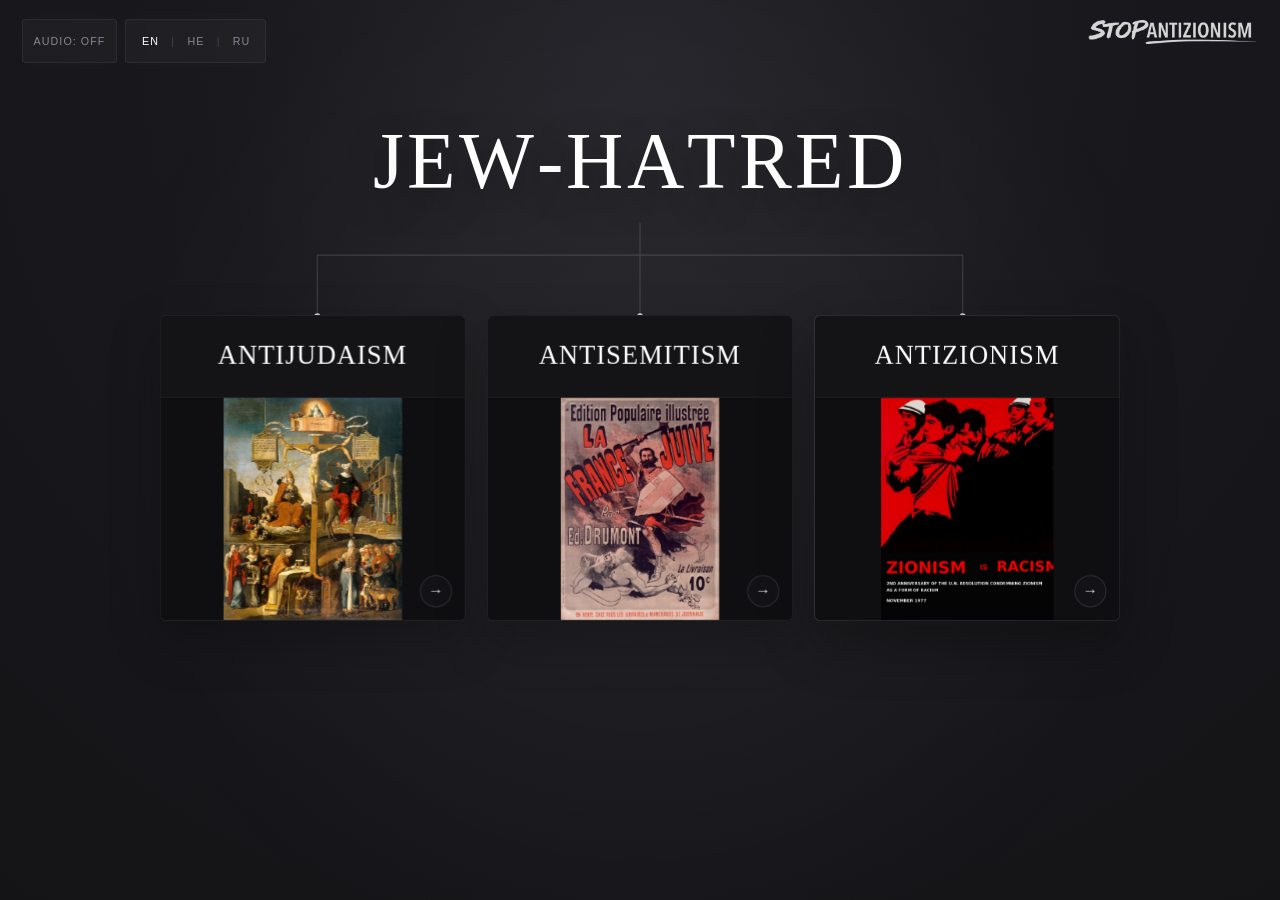
==== index.html @ f076ae2f "Add files via upload" ====
<!DOCTYPE html>
<html dir="ltr" lang="en">
<head>
<meta charset="utf-8"/>
<meta content="width=device-width,initial-scale=1,viewport-fit=cover" name="viewport"/>
<meta content="dark" name="color-scheme"/>
<title>Jew-Hatred | Stop Antizionism</title>
<link href="site.css" rel="stylesheet"/>
<link as="image" fetchpriority="high" href="home-antijudaism.webp" rel="preload" type="image/webp"/>
<style>
/* Door artwork: show the complete selected work. No cropping on the three front doors. */
.home-page .era-image-wrap{
  background:#141417;
}
.home-page .era-image{
  object-fit:contain !important;
  object-position:center center !important;
  transform-origin:center center;
}
/* Keep every pixel of the selected door art visible. The door card may move; the artwork itself never scales/crops. */
.home-page .era-image,
.home-page .era-card:hover .era-image,
.home-page .era-card:focus-visible .era-image{
  transform:none !important;
  object-fit:contain !important;
  object-position:50% 50% !important;
}
/* No additional homepage prose below the doors. */
.home-page .exhibition-announcement{display:none !important;}
</style>
</head>
<body class="new-page home-page">
<div aria-hidden="true" id="ambient-light"></div>
<audio id="bg-audio" loop="" preload="none" src="The Seasons, Op. 37a - VI. June_ Barcarolle.mp3"></audio>

<a aria-label="Stop Antizionism home" class="site-brand-link" href="index.html">
  <img alt="Stop Antizionism" class="site-brand" decoding="async" fetchpriority="high" height="292" loading="eager" src="stop-antizionism-logo.png" width="2048"/>
</a>

<nav aria-label="Page controls" class="controls-nav">
  <div class="nav-box"><button aria-pressed="false" class="audio-btn" id="audio-btn" type="button">AUDIO: OFF</button></div>
  <div class="nav-box">
    <button class="lang-btn active" id="btn-en" type="button">EN</button><span class="nav-separator">|</span>
    <button class="lang-btn" id="btn-he" type="button">HE</button><span class="nav-separator">|</span>
    <button class="lang-btn" id="btn-ru" type="button">RU</button>
  </div>
</nav>

<main class="home-main">
  <header class="home-intro">
    <h1 class="home-title" data-en="Jew-Hatred" data-he="שנאת יהודים" data-ru="Ненависть к евреям">Jew-Hatred</h1>
    <svg aria-hidden="true" class="desktop-connector" preserveAspectRatio="none" viewBox="0 0 1000 110">
      <path d="M500 0V38M500 38H166.667M500 38H833.333M166.667 38V110M500 38V110M833.333 38V110"></path>
      <circle cx="166.667" cy="110" r="3"></circle>
      <circle cx="500" cy="110" r="3"></circle>
      <circle cx="833.333" cy="110" r="3"></circle>
    </svg>
  </header>

  <section aria-label="Three eras of Jew-hatred" class="era-grid">
    <a aria-label="Open Antijudaism gallery" class="era-card" href="antijudaism.html" style="--door-image:url('home-antijudaism.webp')">
      <span aria-hidden="true" class="mobile-node"></span>
      <div class="door-rotator">
        <div class="door-face door-front">
          <div class="era-inner">
            <div class="era-head"><h2 class="era-title" data-en="Antijudaism" data-he="אנטי-יהדות" data-ru="Антииудаизм">Antijudaism</h2></div>
            <div class="era-image-wrap"><img alt="Antijudaism gallery image" class="era-image" decoding="async" fetchpriority="high" loading="eager" src="home-antijudaism.webp"/></div>
          </div>
          <span aria-hidden="true" class="era-arrow">→</span>
        </div>
        <div aria-hidden="true" class="door-face door-back">
          <div class="door-aperture"></div><div class="door-panel door-panel-left"></div><div class="door-panel door-panel-right"></div>
          <div class="door-back-label"><strong class="era-back-title" data-en="Antijudaism" data-he="אנטי-יהדות" data-ru="Антииудаизм">Antijudaism</strong><span class="era-enter" data-en="Enter Gallery" data-he="כניסה לגלריה" data-ru="Войти в галерею">Enter Gallery</span></div>
        </div>
      </div>
    </a>

    <a aria-label="Open Antisemitism gallery" class="era-card" href="antisemitism.html" style="--door-image:url('home-antisemitism.webp')">
      <span aria-hidden="true" class="mobile-node"></span>
      <div class="door-rotator">
        <div class="door-face door-front">
          <div class="era-inner">
            <div class="era-head"><h2 class="era-title" data-en="Antisemitism" data-he="אנטישמיות" data-ru="Антисемитизм">Antisemitism</h2></div>
            <div class="era-image-wrap"><img alt="Antisemitism gallery image" class="era-image" decoding="async" fetchpriority="low" loading="lazy" src="home-antisemitism.webp"/></div>
          </div>
          <span aria-hidden="true" class="era-arrow">→</span>
        </div>
        <div aria-hidden="true" class="door-face door-back">
          <div class="door-aperture"></div><div class="door-panel door-panel-left"></div><div class="door-panel door-panel-right"></div>
          <div class="door-back-label"><strong class="era-back-title" data-en="Antisemitism" data-he="אנטישמיות" data-ru="Антисемитизм">Antisemitism</strong><span class="era-enter" data-en="Enter Gallery" data-he="כניסה לגלריה" data-ru="Войти в галерею">Enter Gallery</span></div>
        </div>
      </div>
    </a>

    <a aria-label="Open Antizionism gallery" class="era-card antizionism" href="exhibition.html" style="--door-image:url('door-antizionism-fuentes-full.jpg')">
      <span aria-hidden="true" class="mobile-node"></span>
      <div class="door-rotator">
        <div class="door-face door-front">
          <div class="era-inner">
            <div class="era-head"><h2 class="era-title" data-en="Antizionism" data-he="אנטי-ציונות" data-ru="Антисионизм">Antizionism</h2></div>
            <div class="era-image-wrap"><img alt="Antizionism gallery image" class="era-image" decoding="async" fetchpriority="low" loading="lazy" src="door-antizionism-fuentes-full.jpg"/></div>
          </div>
          <span aria-hidden="true" class="era-arrow">→</span>
        </div>
        <div aria-hidden="true" class="door-face door-back">
          <div class="door-aperture"></div><div class="door-panel door-panel-left"></div><div class="door-panel door-panel-right"></div>
          <div class="door-back-label"><strong class="era-back-title" data-en="Antizionism" data-he="אנטי-ציונות" data-ru="Антисионизм">Antizionism</strong><span class="era-enter" data-en="Enter Gallery" data-he="כניסה לגלריה" data-ru="Войти в галерею">Enter Gallery</span></div>
        </div>
      </div>
    </a>
  </section>
</main>

<script src="site.js"></script>
</body>
</html>
---- site.css ----
:root{
  --canvas:#17171a;
  --canvas-deep:#121215;
  --surface:#1d1d21;
  --surface-2:#141417;
  --text:#f8f8fc;
  --muted:#c5c5d0;
  --faint:#8d8d99;
  --line:rgba(255,255,255,.14);
  --border:rgba(255,255,255,.055);
  --serif:Garamond,"EB Garamond","Times New Roman",serif;
  --ease:cubic-bezier(.16,1,.3,1);
}
*{box-sizing:border-box;margin:0;padding:0;-webkit-tap-highlight-color:transparent}
html{background:var(--canvas);scroll-behavior:smooth}
body{min-height:100%;overflow-x:hidden;background:var(--canvas);color:var(--text);font-family:-apple-system,BlinkMacSystemFont,"Segoe UI",Roboto,Helvetica,Arial,sans-serif;cursor:default;opacity:0;transform:translateY(14px);filter:blur(7px);transition:opacity .58s var(--ease),transform .58s var(--ease),filter .58s var(--ease)}
body.page-ready{opacity:1;transform:none;filter:none}
body.page-leaving{opacity:0;transform:translateY(-12px) scale(.995);filter:blur(6px);pointer-events:none}
body.new-page{background:radial-gradient(circle at 50% 7%,#24242a 0%,#19191d 42%,#141417 100%)}
button,a{font:inherit}
button:focus-visible,a:focus-visible{outline:1px solid rgba(255,255,255,.55);outline-offset:4px}
#ambient-light{position:fixed;inset:0;pointer-events:none;z-index:1;background:radial-gradient(circle 750px at var(--cursor-x,50%) var(--cursor-y,50%),rgba(255,255,255,.05) 0%,rgba(23,23,26,0) 75%)}
#page-curtain{position:fixed;inset:0;z-index:3000;pointer-events:none;background:linear-gradient(115deg,rgba(15,15,18,.98),rgba(27,27,32,.98));opacity:1;transform:scaleY(1);transform-origin:top;transition:opacity .55s var(--ease),transform .55s var(--ease)}
body.page-ready #page-curtain{opacity:0;transform:scaleY(0)}
body.page-leaving #page-curtain{opacity:1;transform:scaleY(1);transform-origin:bottom}
.site-brand-link{position:fixed;top:1.05rem;right:1.35rem;z-index:120;display:block;width:15rem;opacity:0;transform:translateY(-16px) scale(.985);transition:opacity 1.5s .08s ease,transform 1.5s .08s var(--ease);transform-origin:center}
.site-brand{display:block;width:100%;height:auto;filter:grayscale(1) brightness(0) invert(1);opacity:.9;transition:opacity 1.2s ease,filter 1.2s ease}
body.page-ready .site-brand-link{opacity:1;transform:none}
body.page-ready .site-brand-link:hover{transform:translateY(-7px) scale(1.045)}
body.page-ready .site-brand-link:hover .site-brand{opacity:1;filter:grayscale(1) brightness(0) invert(1) drop-shadow(0 12px 24px rgba(255,255,255,.16))}
.controls-nav{position:fixed;top:1.2rem;left:1.35rem;z-index:120;display:flex;gap:.75rem;align-items:center;opacity:0;transform:translateY(-14px);transition:opacity 1.45s .16s ease,transform 1.45s .16s var(--ease)}
body.page-ready .controls-nav{opacity:1;transform:none}
.nav-box{display:flex;gap:.24rem;align-items:center;font-size:.67rem;letter-spacing:1.05px;text-transform:uppercase;background:rgba(255,255,255,.03);padding:4px 7px;border:1px solid rgba(255,255,255,.06);border-radius:3px;backdrop-filter:blur(8px);box-shadow:0 0 25px rgba(255,255,255,.025),inset 0 0 10px rgba(255,255,255,.015);transition:box-shadow .8s ease,border-color .8s ease,transform .8s var(--ease),background .8s ease}
.nav-box:hover{transform:translateY(-4px);border-color:rgba(255,255,255,.12);background:rgba(255,255,255,.045);box-shadow:0 0 35px rgba(255,255,255,.05),inset 0 0 15px rgba(255,255,255,.03)}
.nav-separator{color:#444}
.lang-btn,.audio-btn,.home-btn{background:none;border:0;color:#888895;cursor:pointer;min-width:34px;min-height:34px;display:inline-flex;align-items:center;justify-content:center;padding:0 4px;touch-action:manipulation;transition:color .6s ease;font:inherit;letter-spacing:inherit;text-transform:uppercase;text-decoration:none}
.lang-btn.active,.lang-btn:hover,.audio-btn:hover,.home-btn:hover{color:#fff}
.audio-btn.is-playing{color:#fff;text-shadow:0 0 14px rgba(255,255,255,.25)}

/* HOMEPAGE — SAME MATTE GALLERY LANGUAGE AS THE ANTIZIONISM EXHIBITION */
.home-main{position:relative;z-index:2;width:min(1180px,100%);min-height:100vh;margin:0 auto;padding:8.6rem 2rem 5.5rem}
.home-intro{text-align:center;opacity:0;transform:translateY(34px);transition:opacity 1.8s .24s ease,transform 1.8s .24s var(--ease)}
body.page-ready .home-intro{opacity:1;transform:none}
.home-kicker{font-size:1.02rem;letter-spacing:.28em;text-transform:uppercase;color:#c5c5d0;font-weight:400;min-height:1.45em;margin-bottom:1.05rem}
.home-title{font-family:var(--serif);font-size:clamp(4rem,8vw,6.35rem);font-weight:400;letter-spacing:.035em;text-transform:uppercase;color:#fff;line-height:.98;text-shadow:0 12px 38px rgba(0,0,0,.35);min-height:1em}
.desktop-connector{display:block;width:100%;height:7.4rem;overflow:visible;margin-top:1.25rem;opacity:0;transition:opacity 1.6s 1.05s ease}
body.page-ready .desktop-connector{opacity:1}
.desktop-connector path{fill:none;stroke:var(--line);stroke-width:1.2;vector-effect:non-scaling-stroke;stroke-dasharray:1200;stroke-dashoffset:1200;transition:stroke-dashoffset 2.6s 1.05s var(--ease)}
body.page-ready .desktop-connector path{stroke-dashoffset:0}
.desktop-connector circle{fill:#d0d0d8;opacity:0;transition:opacity .8s 3s ease}
body.page-ready .desktop-connector circle{opacity:1}
.era-grid{display:grid;grid-template-columns:repeat(3,minmax(0,1fr));gap:1.65rem;position:relative;width:100%;perspective:1300px}
.era-card{position:relative;min-width:0;aspect-ratio:1/1;overflow:hidden;background:#1d1d21;border:1px solid rgba(255,255,255,.03);border-radius:6px;box-shadow:0 20px 50px rgba(0,0,0,.25);text-decoration:none;color:inherit;opacity:0;transform:translateY(40px) scale(.96);transition:opacity 1.4s var(--ease),transform 1.4s var(--ease),border-color 1.5s ease,box-shadow 1.8s var(--ease)}
.era-card.pop-in{opacity:1;transform:translateY(0) scale(1)}
.era-card.pop-in:hover,.era-card.pop-in:focus-visible{transform:translateY(-12px) scale(1.02);border-color:rgba(255,255,255,.08);box-shadow:0 30px 60px rgba(0,0,0,.4)}
.era-card:active{transform:translateY(-5px) scale(1.008)}
.era-card.antizionism{border-color:rgba(255,255,255,.09);box-shadow:0 22px 54px rgba(0,0,0,.32),0 0 28px rgba(255,255,255,.02)}
.era-inner{position:relative;z-index:2;height:100%;display:grid;grid-template-rows:auto 1fr}
.era-head{height:5.15rem;display:flex;align-items:center;justify-content:center;padding:1rem .45rem;background:rgba(20,20,23,.96);border-bottom:1px solid rgba(255,255,255,.04)}
.era-title{font-family:var(--serif);font-size:clamp(1.15rem,2.1vw,1.65rem);font-weight:400;letter-spacing:.04em;text-transform:uppercase;color:#fff;line-height:1.08;text-align:center;min-height:1.2em}
.era-image-wrap{overflow:hidden;background:#141417;min-height:0;display:flex;align-items:center;justify-content:center}
.era-image{display:block;width:100%;height:100%;object-fit:cover;filter:brightness(1) contrast(1.05);transition:transform 4s var(--ease),filter 3s ease}
.era-card:hover .era-image,.era-card:focus-visible .era-image{transform:scale(1.4);filter:brightness(1.18) contrast(1.12)}
.era-arrow{position:absolute;z-index:5;right:.8rem;bottom:.8rem;width:2rem;height:2rem;display:grid;place-items:center;border:1px solid rgba(255,255,255,.12);border-radius:50%;background:rgba(20,20,24,.88);color:#d8d8dd;font-size:.95rem;transition:transform .8s var(--ease),background .8s ease,border-color .8s ease}
.era-card:hover .era-arrow,.era-card:focus-visible .era-arrow{transform:translateX(4px);background:rgba(255,255,255,.06);border-color:rgba(255,255,255,.22)}
.mobile-node{display:none}

/* NEW GALLERY PAGES */
.gallery-index-main{position:relative;z-index:2;width:min(1320px,100%);min-height:100vh;margin:0 auto;padding:10rem 2rem 7rem}
.gallery-heading{text-align:center;margin-bottom:4.25rem;opacity:0;transform:translateY(34px);transition:opacity 1.65s .2s ease,transform 1.65s .2s var(--ease)}
body.page-ready .gallery-heading{opacity:1;transform:none}
.gallery-eyebrow{font-size:.78rem;letter-spacing:.32em;text-transform:uppercase;color:#a5a5b2;margin-bottom:1rem;min-height:1.1em}
.gallery-title{font-family:var(--serif);font-size:clamp(3.3rem,6vw,5.5rem);font-weight:400;letter-spacing:.035em;text-transform:uppercase;color:#fff;line-height:1;min-height:1em}
.gallery-rule{width:min(680px,80%);height:1px;background:linear-gradient(90deg,transparent,rgba(255,255,255,.15),transparent);margin:2rem auto 0;transform:scaleX(0);transition:transform 2s 1s var(--ease)}
body.page-ready .gallery-rule{transform:scaleX(1)}
.exhibit-grid{display:grid;grid-template-columns:repeat(3,minmax(0,1fr));gap:1.65rem;align-items:start}
.exhibit-card{position:relative;overflow:hidden;background:#1d1d21;border:1px solid rgba(255,255,255,.03);border-radius:6px;box-shadow:0 20px 50px rgba(0,0,0,.25);opacity:0;transform:translateY(40px) scale(.96);transition:opacity 1.4s var(--ease),transform 1.4s var(--ease),border-color 1.5s ease,box-shadow 1.8s var(--ease)}
.exhibit-card.pop-in{opacity:1;transform:translateY(0) scale(1)}
.exhibit-card.pop-in:hover{transform:translateY(-12px) scale(1.02);border-color:rgba(255,255,255,.08);box-shadow:0 30px 60px rgba(0,0,0,.4)}
.exhibit-title{position:relative;z-index:3;font-family:var(--serif);font-size:1.38rem;font-weight:400;letter-spacing:.04em;text-transform:uppercase;text-align:center;padding:1.25rem .8rem;color:#fff;border-bottom:1px solid rgba(255,255,255,.04);background:rgba(20,20,23,.96);min-height:4.4rem;display:flex;align-items:center;justify-content:center}
.exhibit-image-button{position:relative;display:block;width:100%;border:0;background:#141417;cursor:pointer;overflow:hidden;aspect-ratio:1/1;padding:0}
.exhibit-image-button::after{content:attr(data-hint);position:absolute;right:12px;bottom:12px;z-index:4;background:rgba(20,20,24,.88);color:#ccc;font-size:.64rem;letter-spacing:1px;padding:6px 9px;text-transform:uppercase;border:1px solid rgba(255,255,255,.08);pointer-events:none;opacity:1;transform:translateY(0);transition:opacity .8s var(--ease),transform .8s var(--ease)}
.exhibit-image-button:hover::after,.exhibit-image-button:focus-visible::after{opacity:0;transform:translateY(8px)}
.exhibit-image{display:block;width:100%;height:100%;object-fit:cover;transition:transform 4s var(--ease),filter 3s ease;filter:brightness(1) contrast(1.05)}
.exhibit-image-button:hover .exhibit-image,.exhibit-image-button:focus-visible .exhibit-image{transform:scale(1.4);filter:brightness(1.18) contrast(1.12)}
.exhibit-body{position:relative;z-index:3;padding:1.12rem}
.exhibit-meta{font-size:.82rem;color:#d5d5e0;line-height:1.58;padding:.15rem .15rem .95rem;border-bottom:1px solid rgba(255,255,255,.04);margin-bottom:.85rem;min-height:4.45rem;opacity:0;transform:translateY(18px);transition:opacity 1.25s var(--ease),transform 1.6s var(--ease)}
.exhibit-card.pop-in .exhibit-meta.meta-visible{opacity:1;transform:none}
.exhibit-meta>div{min-height:1.45rem}
.exhibit-meta strong{color:#fff;font-weight:600}
.info-block{margin-top:.68rem;background:rgba(255,255,255,.02);padding:1rem;border-left:1px solid rgba(255,255,255,.06);border-radius:0 4px 4px 0;cursor:pointer;touch-action:manipulation;opacity:0;transform:translateY(30px) scale(.97);transition:opacity 1.2s var(--ease),transform 1.8s var(--ease),border-color 1.5s ease,background 1.5s ease,box-shadow 1.5s ease}
.info-block.pop-in{opacity:1;transform:translateY(0) scale(1)}
.info-block.pop-in:hover,.info-block.pop-in:active{transform:translateY(-8px) scale(1.025);border-left-color:rgba(255,255,255,.2);background:rgba(255,255,255,.04);box-shadow:0 18px 34px rgba(0,0,0,.16)}
.info-block h3{font-size:.72rem;text-transform:uppercase;letter-spacing:1.2px;color:#b8b8c8;margin-bottom:.38rem;min-height:1em}
.info-block p{font-size:.84rem;line-height:1.58;color:#f2f2f6;min-height:3.1rem}
.placeholder-badge{display:inline-block;margin-top:.9rem;font-size:.62rem;letter-spacing:.12em;text-transform:uppercase;color:#9b9ba8;min-height:1em}
}

/* LIGHTBOX */
#lightbox{position:fixed;inset:0;z-index:1000;background:rgba(10,10,13,.965);display:flex;flex-direction:column;align-items:center;justify-content:center;opacity:0;visibility:hidden;pointer-events:none;transition:opacity .8s var(--ease),visibility .8s ease;padding:2rem;cursor:pointer;backdrop-filter:blur(12px)}
#lightbox.active{opacity:1;visibility:visible;pointer-events:auto}
#lightbox img{max-width:90vw;max-height:84vh;object-fit:contain;border:1px solid rgba(255,255,255,.1);box-shadow:0 30px 80px rgba(0,0,0,.8);transform:scale(.88);transition:transform .8s var(--ease)}
#lightbox.active img{transform:scale(1)}
#lightbox-close{position:absolute;top:1.2rem;right:1.4rem;background:none;border:0;color:#fff;font-size:2.4rem;cursor:pointer;padding:10px;transition:transform .5s ease}
#lightbox-close:hover{transform:scale(1.2)}
#lightbox-caption{margin-top:1rem;color:#aaa;letter-spacing:1.5px;text-transform:uppercase;font-size:.72rem;text-align:center}

[dir="rtl"] .controls-nav{left:auto;right:1.35rem}
[dir="rtl"] .site-brand-link{right:auto;left:1.35rem}
[dir="rtl"] .info-block{border-left:0;border-right:1px solid rgba(255,255,255,.06);border-radius:4px 0 0 4px}
[dir="rtl"] .exhibit-image-button::after{right:auto;left:12px}

@media(max-width:900px){
  .site-brand-link{width:11.5rem}
  .gallery-index-main{padding-left:1rem;padding-right:1rem}
  .exhibit-grid{gap:.95rem}
  .exhibit-title{font-size:1.08rem}
}
@media(max-width:720px){
  .site-brand-link{top:.7rem;right:.65rem;width:8.3rem}
  [dir="rtl"] .site-brand-link{left:.65rem}
  .controls-nav{top:.65rem;left:.55rem;gap:.25rem}
  [dir="rtl"] .controls-nav{right:.55rem}
  .nav-box{font-size:.61rem;letter-spacing:.7px;padding:3px 5px;gap:.1rem;min-height:0}
  .lang-btn,.audio-btn,.home-btn{min-width:36px;min-height:36px;padding:0 3px}
  .home-main{padding:6.4rem .48rem 4.5rem}
  .home-kicker{font-size:.66rem;letter-spacing:.22em;margin-bottom:.85rem}
  .home-title{font-size:clamp(2.7rem,13vw,3.45rem);letter-spacing:.025em;line-height:.95}
  .desktop-connector{display:none}
  .era-grid{display:flex;flex-direction:column;align-items:center;gap:3.7rem;margin-top:5.1rem;padding-bottom:3rem}
  .era-grid::before{content:"";position:absolute;left:50%;top:-5.1rem;bottom:1rem;width:1px;transform:translateX(-50%);background:linear-gradient(180deg,rgba(255,255,255,.3),rgba(255,255,255,.13) 90%,transparent);z-index:0}
  .era-card{width:calc(100vw - .96rem);max-width:none;aspect-ratio:1/1;z-index:2;border-radius:6px}
  .era-head{height:4rem;padding:.75rem .35rem}
  .era-title{font-size:clamp(1.28rem,6vw,1.72rem)}
  .mobile-node{display:block;position:absolute;z-index:5;top:-3.83rem;left:50%;width:.5rem;height:.5rem;border-radius:50%;transform:translateX(-50%);background:#d4d4da;box-shadow:0 0 12px rgba(255,255,255,.2)}
  .gallery-index-main{padding:7.5rem .48rem 4rem}
  .gallery-heading{margin-bottom:3rem}
  .gallery-eyebrow{font-size:.58rem;letter-spacing:.24em}
  .gallery-title{font-size:clamp(2.6rem,12vw,3.6rem)}
  .exhibit-grid{display:flex;flex-direction:column;gap:3.2rem}
  .exhibit-card{width:calc(100vw - .96rem);border-radius:6px}
  .exhibit-title{font-size:1.48rem;padding:1.05rem .55rem;min-height:4.1rem}
  .exhibit-image-button{aspect-ratio:1/1}
  .exhibit-body{padding:1rem}
  .exhibit-meta{font-size:.86rem}
  .info-block{padding:1rem}
  .info-block h3{font-size:.72rem}
  .info-block p{font-size:.88rem}
}
@media(max-width:420px){
  .home-main{padding-left:.35rem;padding-right:.35rem}
  .era-card{width:calc(100vw - .7rem)}
  .gallery-index-main{padding-left:.35rem;padding-right:.35rem}
  .exhibit-card{width:calc(100vw - .7rem)}
}
@media(prefers-reduced-motion:reduce){*{animation:none!important;transition:none!important;scroll-behavior:auto!important}body{opacity:1;transform:none;filter:none}}


/* SERIOUS GALLERY-DOOR ENTRY TRANSITION — MOBILE-SAFE TRUE CARD FLIP */
.era-card{
  overflow:visible;
  perspective:1500px;
  -webkit-perspective:1500px;
  transform-style:preserve-3d;
  -webkit-transform-style:preserve-3d;
}
.era-card::before{
  content:"";position:absolute;inset:-1px;border-radius:7px;pointer-events:none;z-index:20;opacity:0;
  box-shadow:0 0 0 1px rgba(255,255,255,.12),0 38px 110px rgba(0,0,0,.78);
  transition:opacity 1.15s ease
}
.door-rotator{
  position:absolute;inset:0;border-radius:6px;
  transform:translateZ(0) rotateY(0deg);
  -webkit-transform:translateZ(0) rotateY(0deg);
  transform-style:preserve-3d;
  -webkit-transform-style:preserve-3d;
  transform-origin:center center;
  -webkit-transform-origin:center center;
  will-change:transform;
  transition:transform .72s cubic-bezier(.22,.72,.22,1);
  -webkit-transition:-webkit-transform .72s cubic-bezier(.22,.72,.22,1)
}
.door-face{
  position:absolute;inset:0;overflow:hidden;border-radius:6px;background:#1d1d21;
  backface-visibility:hidden;
  -webkit-backface-visibility:hidden;
  transform-style:preserve-3d;
  -webkit-transform-style:preserve-3d;
  will-change:transform
}
.door-front{transform:rotateY(0deg) translateZ(1px);-webkit-transform:rotateY(0deg) translateZ(1px)}
.door-back{
  transform:rotateY(180deg) translateZ(1px);
  -webkit-transform:rotateY(180deg) translateZ(1px);
  background:#0a0a0c;isolation:isolate;perspective:1200px;-webkit-perspective:1200px
}
.door-back::before{
  content:"";position:absolute;inset:0;z-index:0;
  background-image:linear-gradient(rgba(7,7,9,.82),rgba(7,7,9,.91)),var(--door-image);
  background-position:center;background-size:cover;
  transform:scaleX(-1) scale(1.02);
  -webkit-transform:scaleX(-1) scale(1.02);
  filter:grayscale(1) contrast(1.1);
  opacity:.38
}
.door-aperture{
  position:absolute;inset:0;z-index:1;
  background:radial-gradient(ellipse at center,rgba(70,70,78,.24) 0%,rgba(12,12,15,.96) 50%,#050506 100%);
  box-shadow:inset 0 0 85px rgba(0,0,0,.95)
}
.door-panel{
  position:absolute;top:0;bottom:0;width:50.15%;z-index:3;
  background:linear-gradient(105deg,rgba(35,35,40,.96) 0%,rgba(20,20,24,.98) 58%,rgba(11,11,14,1) 100%);
  border:1px solid rgba(255,255,255,.06);
  box-shadow:inset 0 0 52px rgba(255,255,255,.012),0 0 34px rgba(0,0,0,.78);
  transition:transform 1.05s cubic-bezier(.22,.72,.22,1),filter .8s ease;
  -webkit-transition:-webkit-transform 1.05s cubic-bezier(.22,.72,.22,1),filter .8s ease;
  will-change:transform
}
.door-panel::before{content:"";position:absolute;inset:7%;border:1px solid rgba(255,255,255,.035);background:linear-gradient(180deg,rgba(255,255,255,.018),transparent 52%,rgba(0,0,0,.18))}
.door-panel-left{left:0;transform-origin:left center;-webkit-transform-origin:left center;border-right-color:rgba(255,255,255,.18)}
.door-panel-right{right:0;transform-origin:right center;-webkit-transform-origin:right center;border-left-color:rgba(0,0,0,.9)}
.door-panel-left::after,.door-panel-right::after{content:"";position:absolute;top:0;bottom:0;width:1px;background:rgba(255,255,255,.11)}
.door-panel-left::after{right:0}.door-panel-right::after{left:0}
.door-back-label{
  position:absolute;inset:0;z-index:5;display:flex;flex-direction:column;align-items:center;justify-content:center;gap:.7rem;
  text-align:center;padding:1rem;pointer-events:none;
  transition:opacity .8s ease,transform 1s var(--ease)
}
.era-back-title{font-family:var(--serif);font-size:clamp(1.25rem,2.3vw,2rem);font-weight:400;letter-spacing:.06em;text-transform:uppercase;color:#f8f8fc;text-shadow:0 12px 28px rgba(0,0,0,.82)}
.era-enter{font-size:.62rem;letter-spacing:.24em;text-transform:uppercase;color:#b8b8c1;border-top:1px solid rgba(255,255,255,.16);padding-top:.7rem}
.era-card.door-flipping{z-index:60;transform:translateY(-10px) scale(1.035)!important;box-shadow:0 48px 120px rgba(0,0,0,.78)!important;pointer-events:none}
.era-card.door-flipping::before{opacity:1}
.era-card.door-flipping .door-rotator{transform:translateZ(0) rotateY(180deg);-webkit-transform:translateZ(0) rotateY(180deg)}
.era-card.door-back-visible .door-back-label{opacity:1}
.era-card.door-opening .door-back-label{opacity:0;transform:scale(.95)}
.era-card.door-opening .door-panel-left{transform:rotateY(-88deg);-webkit-transform:rotateY(-88deg);filter:brightness(.66)}
.era-card.door-opening .door-panel-right{transform:rotateY(88deg);-webkit-transform:rotateY(88deg);filter:brightness(.66)}
.era-card.door-opening .door-aperture{animation:apertureDeepen 1.15s cubic-bezier(.22,.72,.22,1) forwards}
body.door-transitioning .era-card:not(.door-flipping){opacity:.22;filter:brightness(.48);transform:scale(.98)}
body.door-transitioning .home-intro,body.door-transitioning .desktop-connector,body.door-transitioning .controls-nav,body.door-transitioning .site-brand-link{opacity:.22;transition-duration:.8s}
@keyframes apertureDeepen{0%{filter:brightness(.62);transform:scale(.94)}100%{filter:brightness(1.2);transform:scale(1.12)}}
@media(max-width:720px){
  .era-card.door-flipping{transform:translateY(-3px) scale(1.012)!important}
  .era-back-title{font-size:clamp(1.4rem,7vw,2rem)}
  .era-enter{font-size:.58rem}
  .door-rotator{transition-duration:.64s;-webkit-transition-duration:.64s}
  .door-panel{transition-duration:.94s;-webkit-transition-duration:.94s}
}
@media(prefers-reduced-motion:reduce){.door-rotator,.door-panel,.door-back-label{transition:none!important}}


/* MOBILE CONTROL RELIABILITY */
.lang-btn:focus-visible,.audio-btn:focus-visible,.home-btn:focus-visible,.era-card:focus-visible{outline:2px solid rgba(255,255,255,.92);outline-offset:3px}
@media(max-width:720px){.controls-nav{max-width:calc(100vw - 1.1rem);flex-wrap:wrap}.site-brand-link{top:max(.7rem,env(safe-area-inset-top))}.controls-nav{top:max(.65rem,env(safe-area-inset-top));left:max(.55rem,env(safe-area-inset-left))}}


/* 2026-08-15 CURRENT FULL-REPO PARITY + COMPACT CONTROLS */
.site-brand-link{top:1.25rem;right:1.5rem;width:10.5rem}
.site-brand{opacity:.82}
body.page-ready .site-brand-link:hover{transform:translateY(-3px) scale(1.025)}
body.page-ready .site-brand-link:hover .site-brand{opacity:.98;filter:grayscale(1) brightness(0) invert(1) drop-shadow(0 8px 18px rgba(255,255,255,.08))}
.controls-nav{gap:.5rem}
.nav-box{font-size:.67rem;letter-spacing:1.05px;padding:4px 7px;gap:.24rem}
.lang-btn,.audio-btn,.home-btn{min-width:34px;min-height:34px;padding:0 4px}

.home-main{width:min(1040px,100%);padding:7.7rem 2.25rem 5.25rem}
.home-title{font-size:clamp(3.75rem,6.2vw,5.25rem);letter-spacing:.04em}
.home-title-char{display:inline-block;color:inherit;transform-origin:50% 62%;will-change:color,transform,filter}
.home-title-char.is-space{width:.28em}
.home-title.title-sweep-running .home-title-char:not(.is-space){animation:homeTitleOxbloodSweep .36s cubic-bezier(.22,.61,.36,1) both;animation-delay:var(--sweep-delay,0ms)}
.home-title.title-sweep-running .home-title-char.is-punctuation{animation-duration:.24s}
@keyframes homeTitleOxbloodSweep{0%,100%{color:#fff;transform:translateY(0) scale(1);filter:brightness(1)}22%,68%{color:#981f24;transform:translateY(-.01em) scale(1.015);filter:brightness(1.04)}}
.home-statement{max-width:760px;margin:1.25rem auto 0;font-size:clamp(.7rem,.9vw,.82rem);line-height:1.75;letter-spacing:.15em;text-transform:uppercase;color:#bcbcc7;font-weight:400}
.desktop-connector{height:5.8rem}
.era-grid{gap:1.35rem;width:min(960px,100%);margin:0 auto}
/* Door art is shown in full; no top/bottom crop. */
.era-image{object-fit:contain;background:#141417}
.era-card:hover .era-image,.era-card:focus-visible .era-image{transform:scale(1.075);filter:brightness(1.1) contrast(1.08)}

/* Exhibition announcement */
.exhibition-announcement{width:min(860px,92%);margin:6.5rem auto 1rem;padding:3.2rem 1rem 1.5rem;text-align:center;position:relative}
.announcement-rule{width:min(520px,72%);height:1px;margin:0 auto 2.5rem;background:linear-gradient(90deg,transparent,rgba(255,255,255,.18),transparent)}
.announcement-eyebrow{font-size:.64rem;letter-spacing:.28em;text-transform:uppercase;color:#9f9faa;margin-bottom:1.4rem}
.announcement-presenter{font-size:.74rem;letter-spacing:.14em;text-transform:uppercase;color:#c7c7d0;line-height:1.7;margin-bottom:1.35rem}
.announcement-title{font-family:var(--serif);font-size:clamp(2.2rem,4.6vw,4.15rem);font-weight:400;line-height:1.06;letter-spacing:.015em;color:#fff;text-wrap:balance}
.announcement-subtitle{font-family:var(--serif);font-size:clamp(1.1rem,2vw,1.55rem);font-style:italic;color:#cacad3;margin:1.2rem auto 0;line-height:1.35}
.announcement-deck{max-width:680px;margin:1.5rem auto 0;font-size:.86rem;line-height:1.85;color:#a9a9b4;letter-spacing:.025em}
.announcement-link{display:inline-flex;align-items:center;gap:.75rem;margin-top:2rem;padding:.75rem 0;color:#f3f3f7;text-decoration:none;font-size:.68rem;letter-spacing:.22em;text-transform:uppercase;border-bottom:1px solid rgba(255,255,255,.24);transition:border-color .5s ease,color .5s ease,gap .7s var(--ease)}
.announcement-link:hover,.announcement-link:focus-visible{gap:1rem;border-color:rgba(255,255,255,.65);color:#fff}

/* Exhibition overview */
.overview-main{position:relative;z-index:2;width:min(1180px,100%);margin:0 auto;padding:10.5rem 2rem 7rem}
.overview-hero{max-width:980px;margin:0 auto 7rem;text-align:center}
.overview-institution{font-size:.7rem;letter-spacing:.2em;text-transform:uppercase;color:#b6b6c0;line-height:1.7}
.overview-kicker{margin-top:1.2rem;font-size:.64rem;letter-spacing:.3em;text-transform:uppercase;color:#8f8f9b}
.overview-title{margin-top:1.5rem;font-family:var(--serif);font-size:clamp(3.2rem,7vw,6.6rem);font-weight:400;line-height:.98;letter-spacing:.015em;text-wrap:balance}
.overview-subtitle{margin:1.8rem auto 0;font-family:var(--serif);font-size:clamp(1.25rem,2.6vw,2rem);font-style:italic;color:#d0d0d8;line-height:1.3}
.overview-deck{max-width:760px;margin:2rem auto 0;font-size:1.02rem;line-height:1.9;color:#b8b8c3}
.overview-location{margin-top:2rem;font-size:.66rem;letter-spacing:.28em;text-transform:uppercase;color:#92929e}
.overview-body{width:min(1040px,100%);margin:0 auto}
.overview-section{display:grid;grid-template-columns:minmax(150px,240px) minmax(0,1fr);gap:4rem;padding:4.5rem 0;border-top:1px solid rgba(255,255,255,.08)}
.overview-label{font-size:.64rem;letter-spacing:.25em;text-transform:uppercase;color:#90909c;padding-top:.45rem}
.overview-copy{max-width:760px}
.overview-copy h2{font-family:var(--serif);font-size:clamp(1.9rem,3.5vw,3rem);font-weight:400;line-height:1.1;margin-bottom:1.5rem;color:#fff}
.overview-copy p{font-size:.98rem;line-height:1.95;color:#c8c8d1;margin-top:1.25rem}
.stream-grid,.sequence-list{display:grid;gap:0;margin-top:2.4rem;border-top:1px solid rgba(255,255,255,.08)}
.stream-item,.sequence-item{display:grid;grid-template-columns:3.5rem minmax(0,1fr);gap:1.1rem;padding:1.65rem 0;border-bottom:1px solid rgba(255,255,255,.08)}
.stream-number,.sequence-number{font-family:var(--serif);font-size:1.25rem;color:#8f8f9a}
.stream-item h3,.sequence-item h3{font-family:var(--serif);font-size:1.35rem;font-weight:400;color:#fff;margin-bottom:.45rem}
.stream-item p,.sequence-item p{margin:0;font-size:.92rem;line-height:1.8;color:#bcbcc6}
.overview-partnership{margin-top:1.5rem;padding:2rem 2.1rem;border:1px solid rgba(255,255,255,.1);background:rgba(255,255,255,.018)}
.overview-contact{margin-top:1.5rem;font-size:.76rem!important;letter-spacing:.07em;color:#e1e1e7!important}
.overview-contact a{color:#fff;text-decoration:none;border-bottom:1px solid rgba(255,255,255,.22)}
.overview-closing{padding:7rem 1rem 2rem;text-align:center;border-top:1px solid rgba(255,255,255,.08)}
.overview-closing blockquote{max-width:920px;margin:0 auto;font-family:var(--serif);font-size:clamp(2rem,4.8vw,4.3rem);font-weight:400;line-height:1.1;color:#f4f4f8;text-wrap:balance}
.overview-closing p{margin-top:1.8rem;font-size:.68rem;letter-spacing:.23em;text-transform:uppercase;color:#8f8f9b}

@media(max-width:900px){.site-brand-link{width:9.4rem}}
@media(max-width:720px){
  .site-brand-link{top:.75rem;right:.65rem;width:7.2rem}
  [dir="rtl"] .site-brand-link{left:.65rem}
  .controls-nav{gap:.3rem}
  .nav-box{font-size:.61rem;letter-spacing:.7px;padding:3px 5px;gap:.1rem;min-height:0}
  .lang-btn,.audio-btn,.home-btn{min-width:36px;min-height:36px;padding:0 3px}
  .home-statement{max-width:92%;margin-top:1rem;font-size:.62rem;line-height:1.7;letter-spacing:.11em}
  .exhibition-announcement{width:100%;margin:4.2rem auto 0;padding:2.5rem 1rem 1rem}
  .announcement-rule{margin-bottom:2rem}
  .announcement-presenter{font-size:.62rem;letter-spacing:.11em}
  .announcement-title{font-size:clamp(2rem,10vw,3rem)}
  .announcement-subtitle{font-size:1.05rem}
  .announcement-deck{font-size:.79rem;line-height:1.75}
  .overview-main{padding:8.5rem 1.05rem 4rem}
  .overview-hero{margin-bottom:4.5rem}
  .overview-title{font-size:clamp(2.7rem,13vw,4.2rem)}
  .overview-deck{font-size:.94rem;line-height:1.8}
  .overview-section{grid-template-columns:1fr;gap:1.25rem;padding:3.25rem 0}
  .overview-label{padding-top:0}
  .overview-copy p{font-size:.94rem;line-height:1.85}
  .overview-partnership{padding:1.4rem}
  .overview-closing{padding:4.5rem .25rem 1rem}
}

/* FINAL DOOR ART FIT: preserve complete artwork, including Fuentes footer/date. */
.home-page .era-image,.home-page .era-card:hover .era-image,.home-page .era-card:focus-visible .era-image{object-fit:contain!important;object-position:50% 50%!important;transform:none!important;}
.home-page .era-card.antizionism .era-image-wrap{padding:0!important;background:#0d0d10!important;}
.home-page .era-card.antizionism .era-image{width:100%!important;height:100%!important;max-width:100%!important;max-height:100%!important;object-fit:contain!important;object-position:50% 50%!important;transform:none!important;}
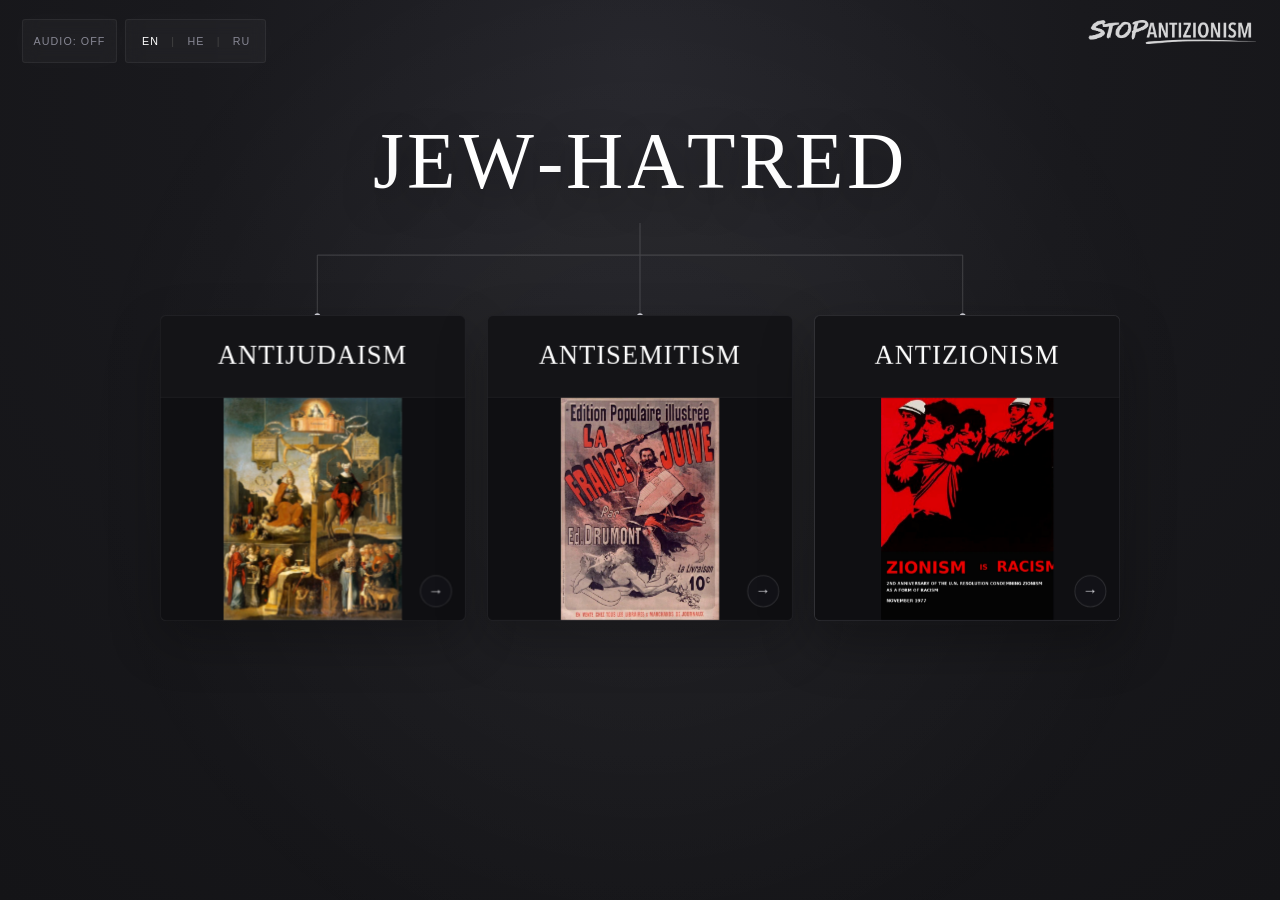
==== commit 1710d897: "Add files via upload" ====
--- a/index.html
+++ b/index.html
@@ -1,4 +1,5 @@
 <!DOCTYPE html>
+
 <html dir="ltr" lang="en">
 <head>
 <meta charset="utf-8"/>
@@ -6,7 +7,7 @@
 <meta content="dark" name="color-scheme"/>
 <title>Jew-Hatred | Stop Antizionism</title>
 <link href="site.css" rel="stylesheet"/>
-<link as="image" fetchpriority="high" href="home-antijudaism.webp" rel="preload" type="image/webp"/>
+<link as="image" fetchpriority="high" href="home-antijudaism-720.webp" rel="preload" type="image/webp"/>
 <style>
 /* Door artwork: show the complete selected work. No cropping on the three front doors. */
 .home-page .era-image-wrap{
@@ -32,85 +33,78 @@
 <body class="new-page home-page">
 <div aria-hidden="true" id="ambient-light"></div>
 <audio id="bg-audio" loop="" preload="none" src="The Seasons, Op. 37a - VI. June_ Barcarolle.mp3"></audio>
-
 <a aria-label="Stop Antizionism home" class="site-brand-link" href="index.html">
-  <img alt="Stop Antizionism" class="site-brand" decoding="async" fetchpriority="high" height="292" loading="eager" src="stop-antizionism-logo.png" width="2048"/>
+<img alt="Stop Antizionism" class="site-brand" decoding="async" fetchpriority="high" height="292" loading="eager" src="stop-antizionism-logo.png" width="2048"/>
 </a>
-
 <nav aria-label="Page controls" class="controls-nav">
-  <div class="nav-box"><button aria-pressed="false" class="audio-btn" id="audio-btn" type="button">AUDIO: OFF</button></div>
-  <div class="nav-box">
-    <button class="lang-btn active" id="btn-en" type="button">EN</button><span class="nav-separator">|</span>
-    <button class="lang-btn" id="btn-he" type="button">HE</button><span class="nav-separator">|</span>
-    <button class="lang-btn" id="btn-ru" type="button">RU</button>
-  </div>
+<div class="nav-box"><button aria-pressed="false" class="audio-btn" id="audio-btn" type="button">AUDIO: OFF</button></div>
+<div class="nav-box">
+<button class="lang-btn active" id="btn-en" type="button">EN</button><span class="nav-separator">|</span>
+<button class="lang-btn" id="btn-he" type="button">HE</button><span class="nav-separator">|</span>
+<button class="lang-btn" id="btn-ru" type="button">RU</button>
+</div>
 </nav>
-
 <main class="home-main">
-  <header class="home-intro">
-    <h1 class="home-title" data-en="Jew-Hatred" data-he="שנאת יהודים" data-ru="Ненависть к евреям">Jew-Hatred</h1>
-    <svg aria-hidden="true" class="desktop-connector" preserveAspectRatio="none" viewBox="0 0 1000 110">
-      <path d="M500 0V38M500 38H166.667M500 38H833.333M166.667 38V110M500 38V110M833.333 38V110"></path>
-      <circle cx="166.667" cy="110" r="3"></circle>
-      <circle cx="500" cy="110" r="3"></circle>
-      <circle cx="833.333" cy="110" r="3"></circle>
-    </svg>
-  </header>
-
-  <section aria-label="Three eras of Jew-hatred" class="era-grid">
-    <a aria-label="Open Antijudaism gallery" class="era-card" href="antijudaism.html" style="--door-image:url('home-antijudaism.webp')">
-      <span aria-hidden="true" class="mobile-node"></span>
-      <div class="door-rotator">
-        <div class="door-face door-front">
-          <div class="era-inner">
-            <div class="era-head"><h2 class="era-title" data-en="Antijudaism" data-he="אנטי-יהדות" data-ru="Антииудаизм">Antijudaism</h2></div>
-            <div class="era-image-wrap"><img alt="Antijudaism gallery image" class="era-image" decoding="async" fetchpriority="high" loading="eager" src="home-antijudaism.webp"/></div>
-          </div>
-          <span aria-hidden="true" class="era-arrow">→</span>
-        </div>
-        <div aria-hidden="true" class="door-face door-back">
-          <div class="door-aperture"></div><div class="door-panel door-panel-left"></div><div class="door-panel door-panel-right"></div>
-          <div class="door-back-label"><strong class="era-back-title" data-en="Antijudaism" data-he="אנטי-יהדות" data-ru="Антииудаизм">Antijudaism</strong><span class="era-enter" data-en="Enter Gallery" data-he="כניסה לגלריה" data-ru="Войти в галерею">Enter Gallery</span></div>
-        </div>
-      </div>
-    </a>
-
-    <a aria-label="Open Antisemitism gallery" class="era-card" href="antisemitism.html" style="--door-image:url('home-antisemitism.webp')">
-      <span aria-hidden="true" class="mobile-node"></span>
-      <div class="door-rotator">
-        <div class="door-face door-front">
-          <div class="era-inner">
-            <div class="era-head"><h2 class="era-title" data-en="Antisemitism" data-he="אנטישמיות" data-ru="Антисемитизм">Antisemitism</h2></div>
-            <div class="era-image-wrap"><img alt="Antisemitism gallery image" class="era-image" decoding="async" fetchpriority="low" loading="lazy" src="home-antisemitism.webp"/></div>
-          </div>
-          <span aria-hidden="true" class="era-arrow">→</span>
-        </div>
-        <div aria-hidden="true" class="door-face door-back">
-          <div class="door-aperture"></div><div class="door-panel door-panel-left"></div><div class="door-panel door-panel-right"></div>
-          <div class="door-back-label"><strong class="era-back-title" data-en="Antisemitism" data-he="אנטישמיות" data-ru="Антисемитизм">Antisemitism</strong><span class="era-enter" data-en="Enter Gallery" data-he="כניסה לגלריה" data-ru="Войти в галерею">Enter Gallery</span></div>
-        </div>
-      </div>
-    </a>
-
-    <a aria-label="Open Antizionism gallery" class="era-card antizionism" href="exhibition.html" style="--door-image:url('door-antizionism-fuentes-full.jpg')">
-      <span aria-hidden="true" class="mobile-node"></span>
-      <div class="door-rotator">
-        <div class="door-face door-front">
-          <div class="era-inner">
-            <div class="era-head"><h2 class="era-title" data-en="Antizionism" data-he="אנטי-ציונות" data-ru="Антисионизм">Antizionism</h2></div>
-            <div class="era-image-wrap"><img alt="Antizionism gallery image" class="era-image" decoding="async" fetchpriority="low" loading="lazy" src="door-antizionism-fuentes-full.jpg"/></div>
-          </div>
-          <span aria-hidden="true" class="era-arrow">→</span>
-        </div>
-        <div aria-hidden="true" class="door-face door-back">
-          <div class="door-aperture"></div><div class="door-panel door-panel-left"></div><div class="door-panel door-panel-right"></div>
-          <div class="door-back-label"><strong class="era-back-title" data-en="Antizionism" data-he="אנטי-ציונות" data-ru="Антисионизм">Antizionism</strong><span class="era-enter" data-en="Enter Gallery" data-he="כניסה לגלריה" data-ru="Войти в галерею">Enter Gallery</span></div>
-        </div>
-      </div>
-    </a>
-  </section>
+<header class="home-intro">
+<h1 class="home-title" data-en="Jew-Hatred" data-he="שנאת יהודים" data-ru="Ненависть к евреям">Jew-Hatred</h1>
+<svg aria-hidden="true" class="desktop-connector" preserveaspectratio="none" viewbox="0 0 1000 110">
+<path d="M500 0V38M500 38H166.667M500 38H833.333M166.667 38V110M500 38V110M833.333 38V110"></path>
+<circle cx="166.667" cy="110" r="3"></circle>
+<circle cx="500" cy="110" r="3"></circle>
+<circle cx="833.333" cy="110" r="3"></circle>
+</svg>
+</header>
+<section aria-label="Three eras of Jew-hatred" class="era-grid">
+<a aria-label="Open Antijudaism gallery" class="era-card" href="antijudaism.html" style="--door-image:url('home-antijudaism-1280.webp')">
+<span aria-hidden="true" class="mobile-node"></span>
+<div class="door-rotator">
+<div class="door-face door-front">
+<div class="era-inner">
+<div class="era-head"><h2 class="era-title" data-en="Antijudaism" data-he="אנטי-יהדות" data-ru="Антииудаизм">Antijudaism</h2></div>
+<div class="era-image-wrap"><picture class="responsive-art-picture"><source sizes="(max-width: 720px) 92vw, 30vw" srcset="home-antijudaism-720.webp 720w, home-antijudaism-1280.webp 1280w" type="image/webp"/><img alt="Antijudaism gallery image" class="era-image door-source-image quality-hires" data-native-height="1594" data-native-width="1280" decoding="async" fetchpriority="high" height="1594" loading="eager" sizes="(max-width: 720px) 92vw, 30vw" src="home-antijudaism.jpg" width="1280"/></picture></div>
+</div>
+<span aria-hidden="true" class="era-arrow">→</span>
+</div>
+<div aria-hidden="true" class="door-face door-back">
+<div class="door-aperture"></div><div class="door-panel door-panel-left"></div><div class="door-panel door-panel-right"></div>
+<div class="door-back-label"><strong class="era-back-title" data-en="Antijudaism" data-he="אנטי-יהדות" data-ru="Антииудаизм">Antijudaism</strong><span class="era-enter" data-en="Enter Gallery" data-he="כניסה לגלריה" data-ru="Войти в галерею">Enter Gallery</span></div>
+</div>
+</div>
+</a>
+<a aria-label="Open Antisemitism gallery" class="era-card" href="antisemitism.html" style="--door-image:url('home-antisemitism-812.webp')">
+<span aria-hidden="true" class="mobile-node"></span>
+<div class="door-rotator">
+<div class="door-face door-front">
+<div class="era-inner">
+<div class="era-head"><h2 class="era-title" data-en="Antisemitism" data-he="אנטישמיות" data-ru="Антисемитизм">Antisemitism</h2></div>
+<div class="era-image-wrap"><picture class="responsive-art-picture"><source sizes="(max-width: 720px) 92vw, 30vw" srcset="home-antisemitism-560.webp 560w, home-antisemitism-812.webp 812w" type="image/webp"/><img alt="Antisemitism gallery image" class="era-image door-source-image quality-standard" data-native-height="1138" data-native-width="812" decoding="async" fetchpriority="low" height="1138" loading="lazy" sizes="(max-width: 720px) 92vw, 30vw" src="home-antisemitism.jpg" width="812"/></picture></div>
+</div>
+<span aria-hidden="true" class="era-arrow">→</span>
+</div>
+<div aria-hidden="true" class="door-face door-back">
+<div class="door-aperture"></div><div class="door-panel door-panel-left"></div><div class="door-panel door-panel-right"></div>
+<div class="door-back-label"><strong class="era-back-title" data-en="Antisemitism" data-he="אנטישמיות" data-ru="Антисемитизм">Antisemitism</strong><span class="era-enter" data-en="Enter Gallery" data-he="כניסה לגלריה" data-ru="Войти в галерею">Enter Gallery</span></div>
+</div>
+</div>
+</a>
+<a aria-label="Open Antizionism gallery" class="era-card antizionism" href="exhibition.html" style="--door-image:url('door-antizionism-fuentes-full-900.webp')">
+<span aria-hidden="true" class="mobile-node"></span>
+<div class="door-rotator">
+<div class="door-face door-front">
+<div class="era-inner">
+<div class="era-head"><h2 class="era-title" data-en="Antizionism" data-he="אנטי-ציונות" data-ru="Антисионизм">Antizionism</h2></div>
+<div class="era-image-wrap"><picture class="responsive-art-picture"><source sizes="(max-width: 720px) 92vw, 30vw" srcset="door-antizionism-fuentes-full-560.webp 560w, door-antizionism-fuentes-full-900.webp 900w" type="image/webp"/><img alt="Antizionism gallery image" class="era-image door-source-image quality-standard" data-native-height="1160" data-native-width="900" decoding="async" fetchpriority="low" height="1160" loading="lazy" sizes="(max-width: 720px) 92vw, 30vw" src="door-antizionism-fuentes-full.jpg" width="900"/></picture></div>
+</div>
+<span aria-hidden="true" class="era-arrow">→</span>
+</div>
+<div aria-hidden="true" class="door-face door-back">
+<div class="door-aperture"></div><div class="door-panel door-panel-left"></div><div class="door-panel door-panel-right"></div>
+<div class="door-back-label"><strong class="era-back-title" data-en="Antizionism" data-he="אנטי-ציונות" data-ru="Антисионизм">Antizionism</strong><span class="era-enter" data-en="Enter Gallery" data-he="כניסה לגלריה" data-ru="Войти в галерею">Enter Gallery</span></div>
+</div>
+</div>
+</a>
+</section>
 </main>
-
 <script src="site.js"></script>
 </body>
 </html>
--- a/site.css
+++ b/site.css
@@ -259,6 +259,12 @@
 /* 2026-08-15 CURRENT FULL-REPO PARITY + COMPACT CONTROLS */
 .site-brand-link{top:1.25rem;right:1.5rem;width:10.5rem}
 .site-brand{opacity:.82}
+/* After the JEW-HATRED oxblood sweep, the STOP Antizionism mark answers with two quick double-beats. */
+.site-brand-link.brand-double-beat .site-brand{animation:stopazBrandDoubleBeat 1.18s cubic-bezier(.22,.61,.36,1) both}
+@keyframes stopazBrandDoubleBeat{
+  0%,7%,19%,31%,58%,70%,82%,100%{opacity:.82;filter:grayscale(1) brightness(0) invert(1);transform:scale(1)}
+  11%,23%,62%,74%{opacity:1;filter:grayscale(1) brightness(0) invert(1) brightness(1.7) drop-shadow(0 0 7px rgba(255,255,255,.92)) drop-shadow(0 0 18px rgba(255,255,255,.34));transform:scale(1.025)}
+}
 body.page-ready .site-brand-link:hover{transform:translateY(-3px) scale(1.025)}
 body.page-ready .site-brand-link:hover .site-brand{opacity:.98;filter:grayscale(1) brightness(0) invert(1) drop-shadow(0 8px 18px rgba(255,255,255,.08))}
 .controls-nav{gap:.5rem}
@@ -347,3 +353,20 @@
 .home-page .era-card.antizionism .era-image-wrap{padding:0!important;background:#0d0d10!important;}
 .home-page .era-card.antizionism .era-image{width:100%!important;height:100%!important;max-width:100%!important;max-height:100%!important;object-fit:contain!important;object-position:50% 50%!important;transform:none!important;}
 
+
+
+/* AWARD HOME IMAGE PIPELINE — soft resolve without changing the selected door art. */
+.era-image-wrap>.responsive-art-picture{display:block;width:100%;height:100%}
+.era-image-wrap>.responsive-art-picture>.era-image{width:100%;height:100%}
+.home-page .era-image.door-source-image{
+  opacity:.08;
+  filter:blur(7px) brightness(.9) contrast(1.02);
+  transition:opacity .9s cubic-bezier(.16,1,.3,1),filter 1.25s ease!important;
+  animation:doorImageFailsafe .65s 3s forwards;
+}
+.home-page .era-image.door-source-image.is-loaded{
+  opacity:1;
+  filter:brightness(1) contrast(1.05);
+}
+@keyframes doorImageFailsafe{to{opacity:1;filter:brightness(1) contrast(1.05)}}
+@media(prefers-reduced-motion:reduce){.home-page .era-image.door-source-image{opacity:1!important;filter:brightness(1) contrast(1.05)!important;animation:none!important}}
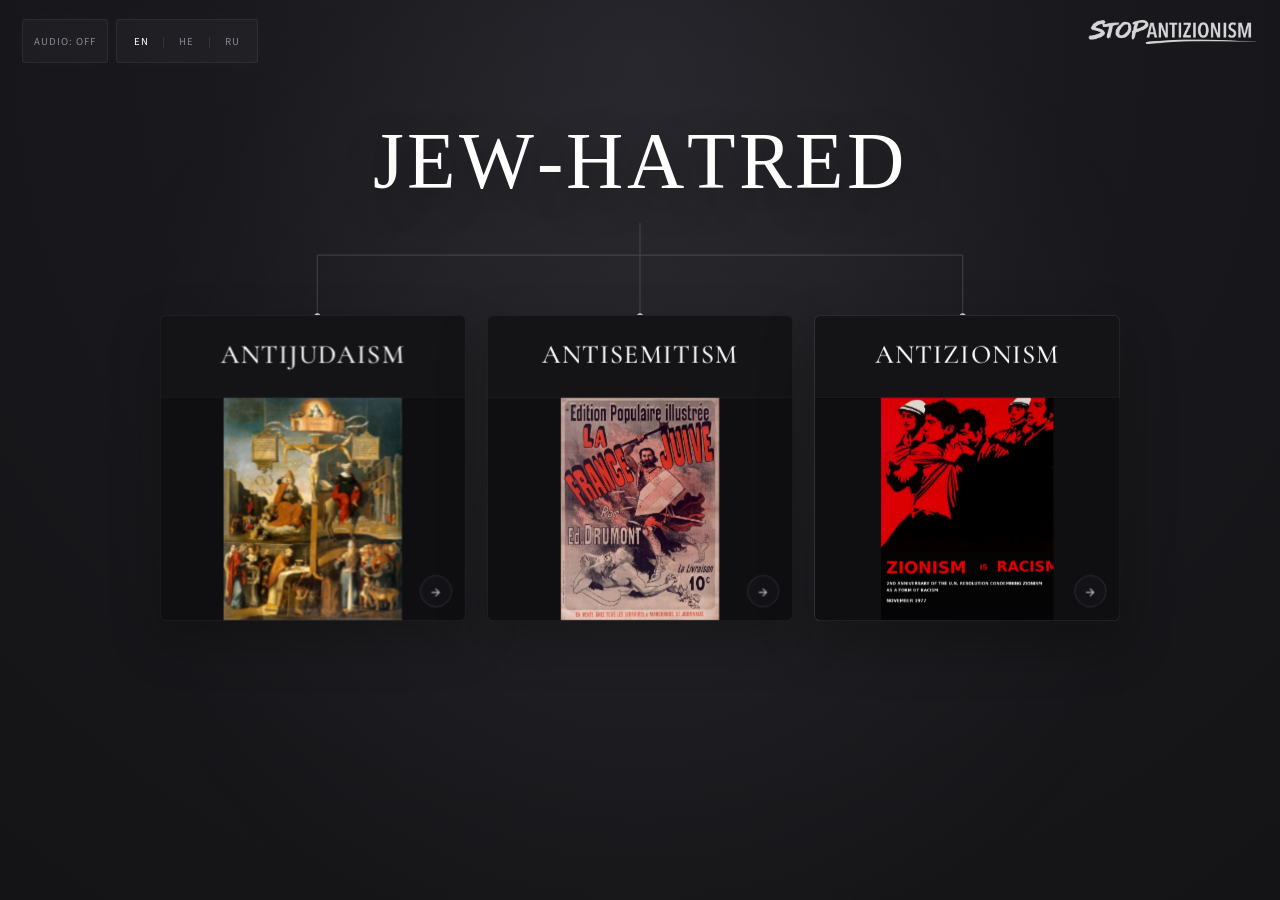
==== commit 8fd0b826: "Add files via upload" ====
--- a/index.html
+++ b/index.html
@@ -6,7 +6,7 @@
 <meta content="width=device-width,initial-scale=1,viewport-fit=cover" name="viewport"/>
 <meta content="dark" name="color-scheme"/>
 <title>Jew-Hatred | Stop Antizionism</title>
-<link href="site.css" rel="stylesheet"/>
+<link href="https://fonts.googleapis.com" rel="preconnect"/><link crossorigin="" href="https://fonts.gstatic.com" rel="preconnect"/><link href="https://fonts.googleapis.com/css2?family=Cormorant+Garamond:wght@400;500;600&amp;family=Source+Sans+3:opsz,wght@8..60,300;8..60,400;8..60,500;8..60,600&amp;display=swap" rel="stylesheet"/><link href="site.css" rel="stylesheet"/>
 <link as="image" fetchpriority="high" href="home-antijudaism-720.webp" rel="preload" type="image/webp"/>
 <style>
 /* Door artwork: show the complete selected work. No cropping on the three front doors. */
@@ -55,7 +55,7 @@
 </svg>
 </header>
 <section aria-label="Three eras of Jew-hatred" class="era-grid">
-<a aria-label="Open Antijudaism gallery" class="era-card" href="antijudaism.html" style="--door-image:url('home-antijudaism-1280.webp')">
+<a aria-label="Open Antijudaism gallery" class="era-card historical-threshold" href="antijudaism.html" style="--door-image:url('home-antijudaism-1280.webp')">
 <span aria-hidden="true" class="mobile-node"></span>
 <div class="door-rotator">
 <div class="door-face door-front">
@@ -71,7 +71,7 @@
 </div>
 </div>
 </a>
-<a aria-label="Open Antisemitism gallery" class="era-card" href="antisemitism.html" style="--door-image:url('home-antisemitism-812.webp')">
+<a aria-label="Open Antisemitism gallery" class="era-card historical-threshold" href="antisemitism.html" style="--door-image:url('home-antisemitism-812.webp')">
 <span aria-hidden="true" class="mobile-node"></span>
 <div class="door-rotator">
 <div class="door-face door-front">
@@ -87,7 +87,7 @@
 </div>
 </div>
 </a>
-<a aria-label="Open Antizionism gallery" class="era-card antizionism" href="exhibition.html" style="--door-image:url('door-antizionism-fuentes-full-900.webp')">
+<a aria-label="Open Antizionism gallery" class="era-card antizionism historical-threshold" href="exhibition.html" style="--door-image:url('door-antizionism-fuentes-full-900.webp')">
 <span aria-hidden="true" class="mobile-node"></span>
 <div class="door-rotator">
 <div class="door-face door-front">
--- a/site.css
+++ b/site.css
@@ -125,7 +125,7 @@
   .lang-btn,.audio-btn,.home-btn{min-width:36px;min-height:36px;padding:0 3px}
   .home-main{padding:6.4rem .48rem 4.5rem}
   .home-kicker{font-size:.66rem;letter-spacing:.22em;margin-bottom:.85rem}
-  .home-title{font-size:clamp(2.7rem,13vw,3.45rem);letter-spacing:.025em;line-height:.95}
+  .home-title{font-size:clamp(2.18rem,10.4vw,3.12rem);letter-spacing:.02em;line-height:.95;white-space:nowrap} 
   .desktop-connector{display:none}
   .era-grid{display:flex;flex-direction:column;align-items:center;gap:3.7rem;margin-top:5.1rem;padding-bottom:3rem}
   .era-grid::before{content:"";position:absolute;left:50%;top:-5.1rem;bottom:1rem;width:1px;transform:translateX(-50%);background:linear-gradient(180deg,rgba(255,255,255,.3),rgba(255,255,255,.13) 90%,transparent);z-index:0}
@@ -249,6 +249,7 @@
   .door-panel{transition-duration:.94s;-webkit-transition-duration:.94s}
 }
 @media(prefers-reduced-motion:reduce){.door-rotator,.door-panel,.door-back-label{transition:none!important}}
+@media(prefers-reduced-motion:reduce){body.title-afterglow .desktop-connector path,body.title-afterglow .desktop-connector circle,body.title-afterglow .era-card,body.title-afterglow .era-arrow{filter:none;transform:none;transition:none}}
 
 
 /* MOBILE CONTROL RELIABILITY */
@@ -259,12 +260,6 @@
 /* 2026-08-15 CURRENT FULL-REPO PARITY + COMPACT CONTROLS */
 .site-brand-link{top:1.25rem;right:1.5rem;width:10.5rem}
 .site-brand{opacity:.82}
-/* After the JEW-HATRED oxblood sweep, the STOP Antizionism mark answers with two quick double-beats. */
-.site-brand-link.brand-double-beat .site-brand{animation:stopazBrandDoubleBeat 1.18s cubic-bezier(.22,.61,.36,1) both}
-@keyframes stopazBrandDoubleBeat{
-  0%,7%,19%,31%,58%,70%,82%,100%{opacity:.82;filter:grayscale(1) brightness(0) invert(1);transform:scale(1)}
-  11%,23%,62%,74%{opacity:1;filter:grayscale(1) brightness(0) invert(1) brightness(1.7) drop-shadow(0 0 7px rgba(255,255,255,.92)) drop-shadow(0 0 18px rgba(255,255,255,.34));transform:scale(1.025)}
-}
 body.page-ready .site-brand-link:hover{transform:translateY(-3px) scale(1.025)}
 body.page-ready .site-brand-link:hover .site-brand{opacity:.98;filter:grayscale(1) brightness(0) invert(1) drop-shadow(0 8px 18px rgba(255,255,255,.08))}
 .controls-nav{gap:.5rem}
@@ -370,3 +365,40 @@
 }
 @keyframes doorImageFailsafe{to{opacity:1;filter:brightness(1) contrast(1.05)}}
 @media(prefers-reduced-motion:reduce){.home-page .era-image.door-source-image{opacity:1!important;filter:brightness(1) contrast(1.05)!important;animation:none!important}}
+
+/* 2026-08-16 — HISTORICAL THRESHOLD / APERTURE ENTRANCE */
+:root{
+  --museum-sans:"Source Sans 3",-apple-system,BlinkMacSystemFont,"Segoe UI",sans-serif;
+  --museum-serif:"Cormorant Garamond",Georgia,"Times New Roman",serif;
+  --home-display:Garamond,"EB Garamond","Times New Roman",serif;
+}
+body{font-family:var(--museum-sans);font-optical-sizing:auto}
+.home-title{font-family:var(--home-display)}
+.era-title,.era-back-title{font-family:var(--museum-serif);font-weight:500}
+.home-kicker,.controls-nav{font-family:var(--museum-sans)}
+
+/* Homepage threshold transitions: restored folding-door entrance. */
+body.title-afterglow .desktop-connector path,
+body.title-afterglow .desktop-connector circle{
+  stroke:rgba(128,18,28,.88);
+  filter:drop-shadow(0 0 6px rgba(128,18,28,.28));
+}
+body.title-afterglow .era-card{
+  border-color:rgba(255,255,255,.09);
+  box-shadow:0 20px 46px rgba(0,0,0,.34);
+}
+body.title-afterglow .era-card .era-head{
+  background:linear-gradient(180deg,rgba(18,18,22,.98),rgba(12,12,14,.92));
+}
+body.title-afterglow .era-arrow{
+  opacity:.92;
+  transform:translateX(3px);
+}
+@media(prefers-reduced-motion:reduce){
+  body.aperture-preparing .historical-threshold,
+  body.aperture-preparing .home-intro,
+  body.aperture-preparing .desktop-connector,
+  body.aperture-preparing .controls-nav,
+  body.aperture-preparing .site-brand-link{transition:none!important}
+  #era-aperture-layer,#era-aperture-disc{animation:none!important;transition:none!important}
+}
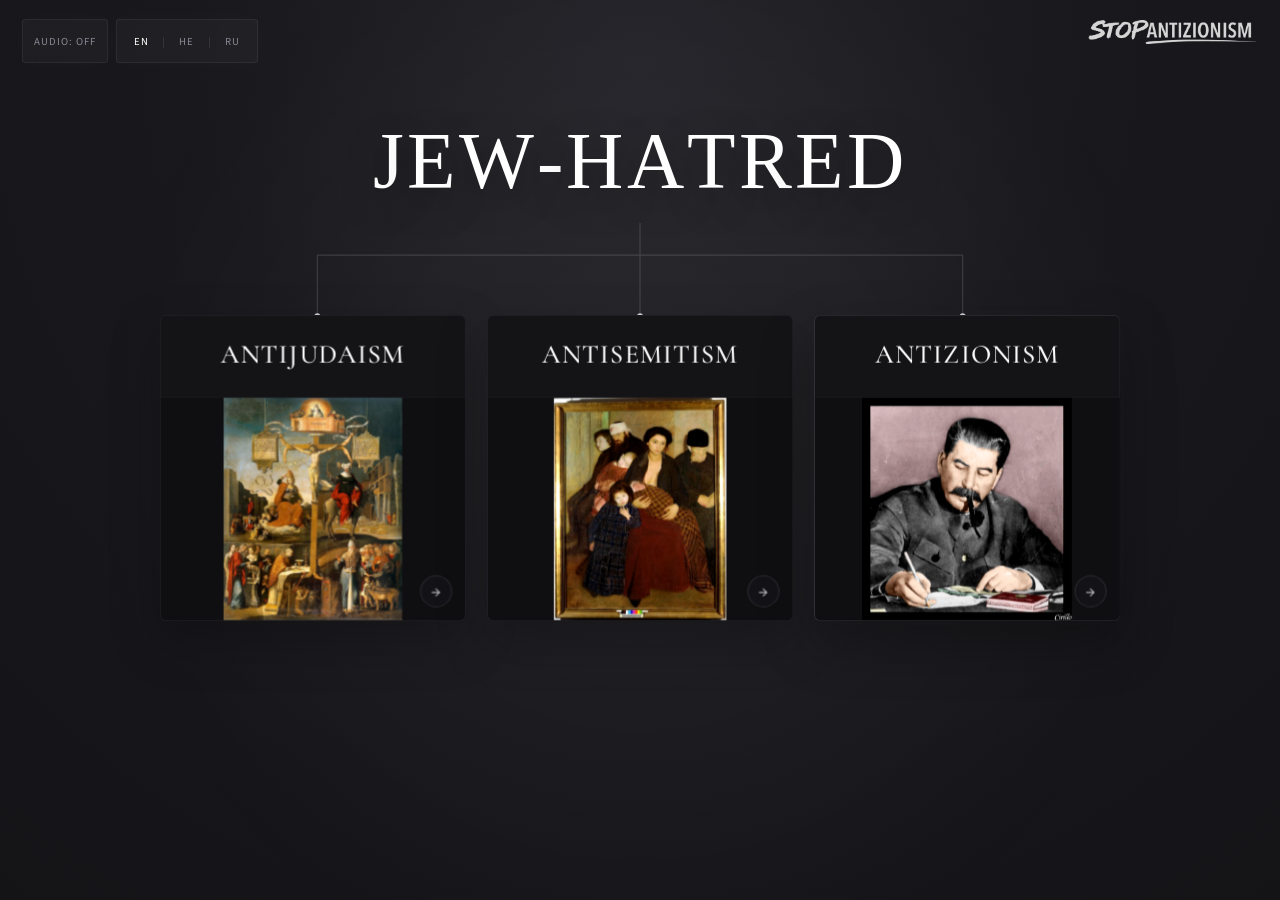
==== commit dd7990aa: "Add files via upload" ====
--- a/index.html
+++ b/index.html
@@ -61,7 +61,7 @@
 <div class="door-face door-front">
 <div class="era-inner">
 <div class="era-head"><h2 class="era-title" data-en="Antijudaism" data-he="אנטי-יהדות" data-ru="Антииудаизм">Antijudaism</h2></div>
-<div class="era-image-wrap"><picture class="responsive-art-picture"><source sizes="(max-width: 720px) 92vw, 30vw" srcset="home-antijudaism-720.webp 720w, home-antijudaism-1280.webp 1280w" type="image/webp"/><img alt="Antijudaism gallery image" class="era-image door-source-image quality-hires" data-native-height="1594" data-native-width="1280" decoding="async" fetchpriority="high" height="1594" loading="eager" sizes="(max-width: 720px) 92vw, 30vw" src="home-antijudaism.jpg" width="1280"/></picture></div>
+<div class="era-image-wrap"><picture class="responsive-art-picture"><source sizes="(max-width: 720px) 92vw, 30vw" srcset="home-antijudaism-720.webp 720w, home-antijudaism-1280.webp 1280w" type="image/webp"/><img alt="Antijudaism gallery image" class="era-image door-source-image quality-hires" data-native-height="3072" data-native-width="2048" decoding="async" fetchpriority="high" height="3072" loading="eager" sizes="(max-width: 720px) 92vw, 30vw" src="home-antijudaism.jpg" width="2048"/></picture></div>
 </div>
 <span aria-hidden="true" class="era-arrow">→</span>
 </div>
@@ -71,13 +71,13 @@
 </div>
 </div>
 </a>
-<a aria-label="Open Antisemitism gallery" class="era-card historical-threshold" href="antisemitism.html" style="--door-image:url('home-antisemitism-812.webp')">
+<a aria-label="Open Antisemitism gallery" class="era-card historical-threshold" href="antisemitism.html" style="--door-image:url('home-antisemitism-1280.webp')">
 <span aria-hidden="true" class="mobile-node"></span>
 <div class="door-rotator">
 <div class="door-face door-front">
 <div class="era-inner">
 <div class="era-head"><h2 class="era-title" data-en="Antisemitism" data-he="אנטישמיות" data-ru="Антисемитизм">Antisemitism</h2></div>
-<div class="era-image-wrap"><picture class="responsive-art-picture"><source sizes="(max-width: 720px) 92vw, 30vw" srcset="home-antisemitism-560.webp 560w, home-antisemitism-812.webp 812w" type="image/webp"/><img alt="Antisemitism gallery image" class="era-image door-source-image quality-standard" data-native-height="1138" data-native-width="812" decoding="async" fetchpriority="low" height="1138" loading="lazy" sizes="(max-width: 720px) 92vw, 30vw" src="home-antisemitism.jpg" width="812"/></picture></div>
+<div class="era-image-wrap"><picture class="responsive-art-picture"><source sizes="(max-width: 720px) 92vw, 30vw" srcset="home-antisemitism-720.webp 720w, home-antisemitism-1280.webp 1280w" type="image/webp"/><img alt="Antisemitism gallery image" class="era-image door-source-image quality-standard" data-native-height="2048" data-native-width="1589" decoding="async" fetchpriority="low" height="2048" loading="lazy" sizes="(max-width: 720px) 92vw, 30vw" src="home-antisemitism.jpg" width="1589"/></picture></div>
 </div>
 <span aria-hidden="true" class="era-arrow">→</span>
 </div>
@@ -87,13 +87,13 @@
 </div>
 </div>
 </a>
-<a aria-label="Open Antizionism gallery" class="era-card antizionism historical-threshold" href="exhibition.html" style="--door-image:url('door-antizionism-fuentes-full-900.webp')">
+<a aria-label="Open Antizionism gallery" class="era-card antizionism historical-threshold" href="exhibition.html" style="--door-image:url('door-antizionism-stalin-637.webp')">
 <span aria-hidden="true" class="mobile-node"></span>
 <div class="door-rotator">
 <div class="door-face door-front">
 <div class="era-inner">
 <div class="era-head"><h2 class="era-title" data-en="Antizionism" data-he="אנטי-ציונות" data-ru="Антисионизм">Antizionism</h2></div>
-<div class="era-image-wrap"><picture class="responsive-art-picture"><source sizes="(max-width: 720px) 92vw, 30vw" srcset="door-antizionism-fuentes-full-560.webp 560w, door-antizionism-fuentes-full-900.webp 900w" type="image/webp"/><img alt="Antizionism gallery image" class="era-image door-source-image quality-standard" data-native-height="1160" data-native-width="900" decoding="async" fetchpriority="low" height="1160" loading="lazy" sizes="(max-width: 720px) 92vw, 30vw" src="door-antizionism-fuentes-full.jpg" width="900"/></picture></div>
+<div class="era-image-wrap"><picture class="responsive-art-picture"><source sizes="(max-width: 720px) 92vw, 30vw" srcset="door-antizionism-stalin-560.webp 560w, door-antizionism-stalin-637.webp 637w" type="image/webp"/><img alt="Antizionism gallery image" class="era-image door-source-image quality-standard" data-native-height="675" data-native-width="637" decoding="async" fetchpriority="low" height="675" loading="lazy" sizes="(max-width: 720px) 92vw, 30vw" src="door-antizionism-stalin.jpg" width="637"/></picture></div>
 </div>
 <span aria-hidden="true" class="era-arrow">→</span>
 </div>
--- a/site.css
+++ b/site.css
@@ -402,3 +402,134 @@
   body.aperture-preparing .site-brand-link{transition:none!important}
   #era-aperture-layer,#era-aperture-disc{animation:none!important;transition:none!important}
 }
+
+
+/* V7 — single-motion threshold opening. One hinge, no flip/back-label/panel choreography. */
+.era-card.historical-threshold { overflow:visible; perspective:1500px; }
+.era-card.historical-threshold .door-rotator {
+  transform-origin:left center!important;
+  -webkit-transform-origin:left center!important;
+  transform:perspective(1500px) rotateY(0deg)!important;
+  -webkit-transform:perspective(1500px) rotateY(0deg)!important;
+  transition:transform .78s cubic-bezier(.2,.72,.2,1),filter .78s ease,opacity .78s ease!important;
+  -webkit-transition:-webkit-transform .78s cubic-bezier(.2,.72,.2,1),filter .78s ease,opacity .78s ease!important;
+}
+.era-card.historical-threshold .door-back,
+.era-card.historical-threshold .door-panel,
+.era-card.historical-threshold .door-aperture,
+.era-card.historical-threshold .door-back-label { display:none!important; }
+.era-card.historical-threshold.door-opening {
+  z-index:80;
+  pointer-events:none;
+  box-shadow:0 42px 110px rgba(0,0,0,.68)!important;
+}
+.era-card.historical-threshold.door-opening .door-rotator {
+  transform:perspective(1500px) rotateY(-82deg)!important;
+  -webkit-transform:perspective(1500px) rotateY(-82deg)!important;
+  filter:brightness(.76);
+}
+body.door-transitioning .era-card:not(.door-opening){opacity:.32!important;filter:brightness(.56)!important;transform:scale(.985)!important;}
+body.door-transitioning .home-intro,body.door-transitioning .desktop-connector,body.door-transitioning .controls-nav,body.door-transitioning .site-brand-link{opacity:.28!important;transition:opacity .58s ease!important;}
+@media(max-width:720px){
+  .era-card.historical-threshold .door-rotator{transition-duration:.7s!important;-webkit-transition-duration:.7s!important}
+  .era-card.historical-threshold.door-opening .door-rotator{transform:perspective(1200px) rotateY(-79deg)!important;-webkit-transform:perspective(1200px) rotateY(-79deg)!important}
+}
+
+
+/* LIONS-INSPIRED PAGE-FLIP TRANSITION — one continuous sheet turn. */
+.era-card.pageflip-source{opacity:0!important;pointer-events:none!important}
+body.pageflip-transitioning .home-intro,
+body.pageflip-transitioning .desktop-connector,
+body.pageflip-transitioning .controls-nav,
+body.pageflip-transitioning .site-brand-link,
+body.pageflip-transitioning .era-card:not(.pageflip-source){
+  opacity:.18!important;
+  transition:opacity .42s ease!important;
+}
+#era-pageflip-layer{
+  position:fixed;inset:0;z-index:5200;pointer-events:none;
+  perspective:1900px;-webkit-perspective:1900px;
+  background:rgba(10,10,13,0);
+  transition:background .7s ease;
+}
+#era-pageflip-layer.is-turning{background:rgba(10,10,13,.72)}
+.era-pageflip-destination,
+.era-pageflip-sheet{
+  position:absolute;
+  left:var(--flip-left);top:var(--flip-top);
+  width:var(--flip-width);height:var(--flip-height);
+  border-radius:6px;
+}
+.era-pageflip-destination{
+  display:grid;place-items:center;overflow:hidden;
+  background:radial-gradient(circle at 52% 46%,#25252b 0%,#161619 54%,#0e0e11 100%);
+  border:1px solid rgba(255,255,255,.07);
+  box-shadow:0 28px 90px rgba(0,0,0,.56);
+  opacity:.3;transform:scale(.985);
+  transition:opacity .62s .12s ease,transform .84s cubic-bezier(.2,.78,.18,1),
+             left .84s cubic-bezier(.2,.78,.18,1),top .84s cubic-bezier(.2,.78,.18,1),
+             width .84s cubic-bezier(.2,.78,.18,1),height .84s cubic-bezier(.2,.78,.18,1),border-radius .84s ease;
+}
+#era-pageflip-layer.is-turning .era-pageflip-destination{
+  left:0;top:0;width:100vw;height:100vh;border-radius:0;opacity:1;transform:scale(1);
+}
+.era-pageflip-destination-label{
+  font-family:var(--museum-serif,var(--serif));font-size:clamp(2.4rem,7vw,7rem);font-weight:500;
+  letter-spacing:.035em;text-transform:uppercase;color:rgba(255,255,255,.14);
+  transform:translateY(18px);opacity:0;
+  transition:opacity .52s .3s ease,transform .78s .2s cubic-bezier(.16,1,.3,1);
+}
+#era-pageflip-layer.is-turning .era-pageflip-destination-label{opacity:1;transform:none}
+.era-pageflip-sheet{
+  transform-style:preserve-3d;-webkit-transform-style:preserve-3d;
+  transform-origin:left center;-webkit-transform-origin:left center;
+  will-change:transform,filter;
+  box-shadow:0 26px 70px rgba(0,0,0,.5);
+}
+.era-pageflip-face{
+  position:absolute;inset:0;overflow:hidden;border-radius:6px;
+  backface-visibility:hidden;-webkit-backface-visibility:hidden;
+}
+.era-pageflip-front{background:#17171a}
+.era-pageflip-front>.door-front{position:absolute!important;inset:0!important;width:100%!important;height:100%!important;transform:none!important}
+.era-pageflip-back{
+  transform:rotateY(180deg);-webkit-transform:rotateY(180deg);
+  background-color:#17171a;background-position:center;background-size:cover;
+  filter:grayscale(.3) brightness(.36) contrast(1.08);
+}
+.era-pageflip-back::before{
+  content:"";position:absolute;inset:0;
+  background:linear-gradient(90deg,rgba(255,255,255,.025),rgba(10,10,13,.62) 52%,rgba(0,0,0,.9));
+}
+.era-pageflip-sheet::after{
+  content:"";position:absolute;inset:0;border-radius:6px;pointer-events:none;
+  background:linear-gradient(90deg,rgba(255,255,255,0) 48%,rgba(255,255,255,.22) 69%,rgba(0,0,0,.34) 100%);
+  opacity:0;mix-blend-mode:soft-light;
+}
+#era-pageflip-layer.is-turning .era-pageflip-sheet{
+  animation:stopazPageTurn 1.04s cubic-bezier(.2,.76,.16,1) both;
+}
+#era-pageflip-layer.is-turning .era-pageflip-sheet::after{
+  animation:stopazPageTurnSheen 1.04s ease both;
+}
+@keyframes stopazPageTurn{
+  0%{transform:translate3d(0,0,0) rotateY(0deg) rotateZ(0deg);filter:brightness(1)}
+  18%{transform:translate3d(8px,-3px,45px) rotateY(-18deg) rotateZ(-.25deg);filter:brightness(1.04)}
+  52%{transform:translate3d(-2px,-5px,105px) rotateY(-92deg) rotateZ(-.6deg);filter:brightness(.94)}
+  78%{transform:translate3d(-10px,-2px,45px) rotateY(-152deg) rotateZ(-.25deg);filter:brightness(.8)}
+  100%{transform:translate3d(-14px,0,0) rotateY(-179deg) rotateZ(0deg);filter:brightness(.7)}
+}
+@keyframes stopazPageTurnSheen{
+  0%,10%{opacity:0;transform:translateX(14%)}
+  36%{opacity:.78;transform:translateX(2%)}
+  64%{opacity:.45;transform:translateX(-5%)}
+  100%{opacity:0;transform:translateX(-14%)}
+}
+@media(max-width:720px){
+  #era-pageflip-layer.is-turning .era-pageflip-sheet{animation-duration:.92s}
+  #era-pageflip-layer.is-turning .era-pageflip-sheet::after{animation-duration:.92s}
+  .era-pageflip-destination-label{font-size:clamp(2rem,12vw,4.6rem)}
+}
+@media(prefers-reduced-motion:reduce){#era-pageflip-layer{display:none!important}}
+
+.era-pageflip-destination-label{display:none!important}
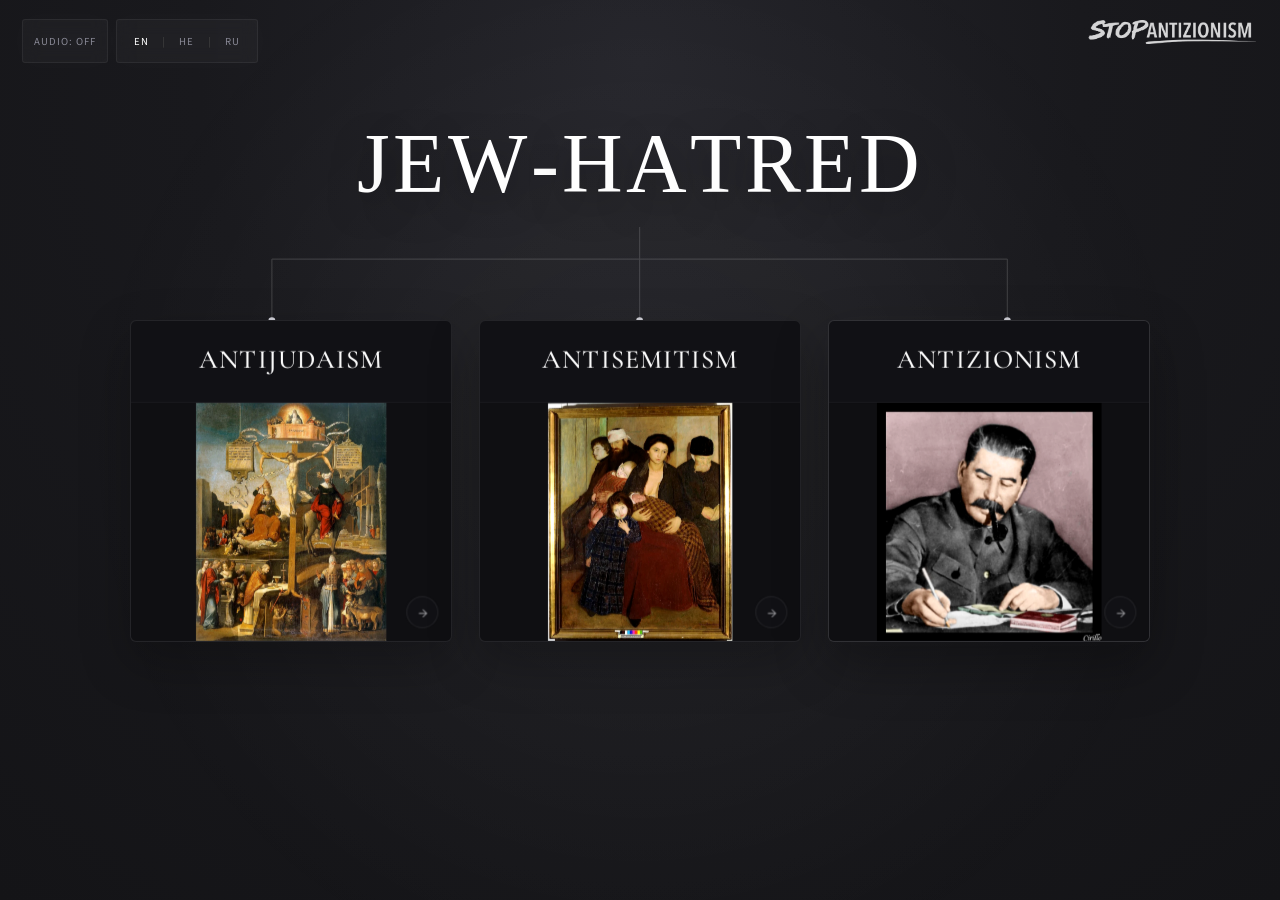
==== commit 8edd440d: "Add files via upload" ====
--- a/index.html
+++ b/index.html
@@ -29,6 +29,7 @@
 /* No additional homepage prose below the doors. */
 .home-page .exhibition-announcement{display:none !important;}
 </style>
+<link href="final.css" rel="stylesheet"/>
 </head>
 <body class="new-page home-page">
 <div aria-hidden="true" id="ambient-light"></div>
@@ -106,5 +107,6 @@
 </section>
 </main>
 <script src="site.js"></script>
+<script src="final.js"></script>
 </body>
 </html>
--- a/site.css
+++ b/site.css
@@ -533,3 +533,29 @@
 @media(prefers-reduced-motion:reduce){#era-pageflip-layer{display:none!important}}
 
 .era-pageflip-destination-label{display:none!important}
+/* MOBILE HORIZONTAL DRIFT LOCK */
+html,
+body {
+  width: 100%;
+  max-width: 100%;
+  overflow-x: clip;
+  overscroll-behavior-x: none;
+}
+
+@supports not (overflow: clip) {
+  html,
+  body {
+    overflow-x: hidden;
+  }
+}
+
+#era-pageflip-layer {
+  overflow: hidden;
+  max-width: 100vw;
+}
+
+@media (max-width: 720px) {
+  body {
+    touch-action: pan-y pinch-zoom;
+  }
+}
--- a/final.css
+++ b/final.css
@@ -0,0 +1,184 @@
+/* STOPAZ FINAL RESPONSIVE + MOTION SYSTEM — 2026-08-16 */
+:root{--final-side:clamp(20px,3vw,44px);--final-mobile-side:20px;--final-ease:cubic-bezier(.16,1,.3,1)}
+html,body{width:100%;max-width:100%;overflow-x:clip;overscroll-behavior-x:none}
+@supports not (overflow:clip){html,body{overflow-x:hidden}}
+img,picture,svg,video{max-width:100%}
+.home-title,.hero-title{white-space:nowrap!important;max-width:100%;overflow:visible}
+.hero-title{font-size:clamp(2.9rem,4.05vw,3.85rem)!important;letter-spacing:.002em!important}
+.hero-section,.hero-container,.hero-header-text,.hero-title{min-width:0;max-width:100%}
+.hero-container>*{min-width:0;max-width:100%}
+.home-page .home-main{width:min(1180px,100%);padding-left:var(--final-side);padding-right:var(--final-side)}
+.home-page .era-grid{width:min(1020px,100%);gap:clamp(22px,2.1vw,34px)}
+.home-page .era-card{overflow:hidden}
+.home-page .era-head{background:rgba(17,17,21,.97)}
+.home-page .era-arrow{opacity:.72}
+@media (hover:hover) and (pointer:fine){
+  .home-page .era-card.pop-in:hover,.home-page .era-card.pop-in:focus-visible{
+    transform:translateY(-18px) scale(1.026)!important;
+    border-color:rgba(255,255,255,.17)!important;
+    box-shadow:0 42px 86px rgba(0,0,0,.58),0 0 32px rgba(255,255,255,.045)!important
+  }
+  .home-page .era-card.pop-in:hover .era-image,.home-page .era-card.pop-in:focus-visible .era-image{
+    filter:brightness(1.17) contrast(1.10)!important
+  }
+  .art-box.pop-in:hover,.art-box.pop-in:focus-visible{
+    transform:translateY(-18px) scale(1.026)!important;
+    border-color:rgba(255,255,255,.17)!important;
+    box-shadow:0 42px 86px rgba(0,0,0,.56),0 0 28px rgba(255,255,255,.04)!important
+  }
+  .art-box:hover .museum-frame img.gallery-image.is-loaded,.art-box:focus-visible .museum-frame img.gallery-image.is-loaded{
+    filter:brightness(1.16) contrast(1.12)!important
+  }
+  .museum-frame img.gallery-image.quality-source-limited{--hover-zoom:1.06!important}
+  .museum-frame img.gallery-image.quality-standard{--hover-zoom:1.12!important}
+  .museum-frame img.gallery-image.quality-hires{--hover-zoom:1.16!important}
+  .info-panel>.info-block.archive-stagger-block.pop-in:hover,
+  .history-panel.archive-stagger-block.pop-in:hover{
+    transform:translateY(-18px) scale(1.026)!important;
+    filter:brightness(1.14)!important;
+    background:rgba(255,255,255,.065)!important;
+    border-color:rgba(255,255,255,.24)!important;
+    box-shadow:0 28px 50px rgba(0,0,0,.32),0 0 20px rgba(255,255,255,.035)!important
+  }
+}
+@media (hover:none),(pointer:coarse){.home-page .era-card.pop-in:hover,.home-page .era-card:active{transform:none!important}.art-box.pop-in:hover,.info-block.pop-in:hover,.history-panel.pop-in:hover{transform:none!important}.art-box:hover .museum-frame img,.era-card:hover .era-image{transform:none!important}}
+.hero-section{padding-inline:var(--final-side)!important}
+.hero-container{max-width:1220px!important;grid-template-columns:minmax(0,.96fr) minmax(0,1.04fr)!important;gap:clamp(2.5rem,4.4vw,4.8rem)!important}
+.hero-header-text{min-width:0}
+.hero-subtitle{font-size:clamp(1rem,1.25vw,1.24rem)!important;letter-spacing:.15em!important}
+.hero-location{font-size:.9rem!important;letter-spacing:.22em!important}
+.exhibition-section{padding-inline:var(--final-side)!important}
+.exhibition-container{max-width:1220px!important}
+.info-panel{min-width:0}
+.info-title{overflow-wrap:normal!important;word-break:normal!important}
+.info-panel>.info-block.archive-stagger-block,.history-panel.archive-stagger-block{transition-duration:.58s,.68s,.58s,.5s,.5s,.5s!important}
+#catalog-turn-layer{position:fixed;inset:0;z-index:6200;pointer-events:none;perspective:2000px;-webkit-perspective:2000px;background:rgba(8,8,11,0);overflow:hidden;transition:background .54s ease}
+#catalog-turn-layer.is-turning{background:rgba(8,8,11,.58)}
+.catalog-turn-destination{position:absolute;left:var(--turn-left);top:var(--turn-top);width:var(--turn-width);height:var(--turn-height);border-radius:6px;background:radial-gradient(circle at 52% 42%,#25252b 0%,#17171a 56%,#101013 100%);border:1px solid rgba(255,255,255,.06);box-shadow:0 28px 80px rgba(0,0,0,.46);opacity:.18;transform:scale(.988);transition:left .78s var(--final-ease),top .78s var(--final-ease),width .78s var(--final-ease),height .78s var(--final-ease),border-radius .78s var(--final-ease),opacity .48s ease,transform .78s var(--final-ease)}
+#catalog-turn-layer.is-turning .catalog-turn-destination{left:0;top:0;width:100vw;height:100dvh;border-radius:0;opacity:1;transform:scale(1)}
+.catalog-turn-sheet{position:absolute;left:var(--turn-left);top:var(--turn-top);width:var(--turn-width);height:var(--turn-height);border-radius:6px;overflow:hidden;transform-origin:left center;-webkit-transform-origin:left center;transform-style:preserve-3d;-webkit-transform-style:preserve-3d;backface-visibility:hidden;-webkit-backface-visibility:hidden;box-shadow:0 28px 76px rgba(0,0,0,.52);will-change:transform,opacity,filter}
+.catalog-turn-sheet>.door-front{position:absolute!important;inset:0!important;width:100%!important;height:100%!important;transform:none!important}
+.catalog-turn-sheet::before{content:"";position:absolute;z-index:20;inset:-2% -8%;pointer-events:none;background:linear-gradient(90deg,transparent 0 58%,rgba(255,255,255,.18) 68%,rgba(8,8,12,.38) 78%,transparent 92%);opacity:0;transform:translateX(28%);mix-blend-mode:soft-light}
+.catalog-turn-sheet::after{content:"";position:absolute;z-index:19;top:0;right:0;width:18%;height:100%;pointer-events:none;background:linear-gradient(90deg,transparent,rgba(0,0,0,.48));opacity:0}
+#catalog-turn-layer.is-turning .catalog-turn-sheet{animation:catalogTurn .82s cubic-bezier(.22,.76,.18,1) both}
+#catalog-turn-layer.is-turning .catalog-turn-sheet::before{animation:catalogFoldLight .82s ease both}
+#catalog-turn-layer.is-turning .catalog-turn-sheet::after{animation:catalogEdgeShade .82s ease both}
+@keyframes catalogTurn{0%{transform:translate3d(0,0,0) rotateY(0deg);clip-path:polygon(0 0,100% 0,100% 100%,0 100%);opacity:1;filter:brightness(1)}22%{transform:translate3d(4px,-2px,30px) rotateY(-8deg) rotateZ(-.08deg);clip-path:polygon(0 0,98% 0,94% 100%,0 100%);opacity:1;filter:brightness(1.03)}55%{transform:translate3d(-2px,-4px,66px) rotateY(-28deg) rotateZ(-.18deg);clip-path:polygon(0 0,84% 0,69% 100%,0 100%);opacity:1;filter:brightness(.97)}78%{transform:translate3d(-10px,-2px,42px) rotateY(-47deg) rotateZ(-.12deg);clip-path:polygon(0 0,58% 0,37% 100%,0 100%);opacity:.94;filter:brightness(.86)}100%{transform:translate3d(-34px,0,0) rotateY(-62deg);clip-path:polygon(0 0,10% 0,0 100%,0 100%);opacity:0;filter:brightness(.72)}}
+@keyframes catalogFoldLight{0%,8%{opacity:0;transform:translateX(32%)}34%{opacity:.8;transform:translateX(8%)}72%{opacity:.42;transform:translateX(-34%)}100%{opacity:0;transform:translateX(-72%)}}
+@keyframes catalogEdgeShade{0%{opacity:0}30%{opacity:.28}72%{opacity:.78}100%{opacity:.2}}
+body.catalog-turning .home-intro,body.catalog-turning .desktop-connector,body.catalog-turning .controls-nav,body.catalog-turning .site-brand-link,body.catalog-turning .era-card:not(.catalog-turn-source){opacity:.16!important;transition:opacity .34s ease!important}
+body.catalog-turning .era-card.catalog-turn-source{opacity:0!important}
+@media(max-width:850px){
+  :root{--final-mobile-side:clamp(18px,5vw,24px)}
+  .home-page .site-brand-link,.home-page .controls-nav{position:absolute!important}
+  .home-page .site-brand-link{top:max(.85rem,env(safe-area-inset-top))!important;right:var(--final-mobile-side)!important;width:7.2rem!important}
+  .home-page .controls-nav{top:max(.78rem,env(safe-area-inset-top))!important;left:var(--final-mobile-side)!important;gap:.28rem!important;max-width:calc(100vw - 10rem)!important;flex-wrap:nowrap!important}
+  [dir="rtl"] .home-page .site-brand-link{right:auto!important;left:var(--final-mobile-side)!important}
+  [dir="rtl"] .home-page .controls-nav{left:auto!important;right:var(--final-mobile-side)!important}
+  .home-page .nav-box{font-size:.58rem!important;letter-spacing:.055em!important;padding:3px 4px!important}
+  .home-page .lang-btn,.home-page .audio-btn{min-width:32px!important;min-height:34px!important;padding:0 2px!important}
+  .home-page .home-main{padding:7.2rem var(--final-mobile-side) 5rem!important}
+  .home-page .home-intro{width:100%;overflow:visible}
+  .home-page .home-title{font-size:clamp(2.55rem,12.1vw,3.5rem)!important;line-height:.92!important;letter-spacing:.018em!important}
+  .home-page .era-grid{display:flex!important;flex-direction:column!important;align-items:stretch!important;width:100%!important;gap:5rem!important;margin-top:4.5rem!important;padding-bottom:2rem!important}
+  .home-page .era-grid::before{top:-4.5rem!important;bottom:2.5rem!important;opacity:.65}
+  .home-page .era-card{width:100%!important;max-width:560px!important;margin-inline:auto!important;aspect-ratio:1/1!important;border-radius:7px!important}
+  .home-page .era-head{height:4.4rem!important;padding:.8rem .5rem!important}
+  .home-page .era-title{font-size:clamp(1.5rem,6.4vw,1.9rem)!important}
+  .home-page .mobile-node{top:-4.15rem!important}
+  .hero-section{min-height:auto!important;padding:7rem var(--final-mobile-side) 4.7rem!important;align-items:flex-start!important;width:100%!important;max-width:100%!important;overflow:hidden!important}
+  .hero-container{width:100%!important;max-width:100%!important;min-width:0!important;overflow:hidden!important}
+  .hero-container>*{min-width:0!important;max-width:100%!important}
+  .hero-container{display:grid!important;grid-template-columns:1fr!important;gap:2rem!important;padding:0!important;width:100%!important}
+  .hero-container>.art-box{grid-column:1!important;grid-row:1!important;width:100%!important}
+  .hero-header-text{grid-column:1!important;grid-row:2!important;gap:.78rem!important;transform:none!important;min-width:0}
+  .hero-title{font-size:clamp(2rem,8.9vw,3rem)!important;line-height:.98!important;width:100%!important}
+  .hero-subtitle{font-size:.82rem!important;letter-spacing:.14em!important;line-height:1.35!important}
+  .hero-location{margin-top:.2rem!important;font-size:.72rem!important;letter-spacing:.2em!important;padding-top:.7rem!important}
+  .exhibition-section{min-height:auto!important;padding:5rem var(--final-mobile-side) 5.9rem!important}
+  .exhibition-container{display:grid!important;grid-template-columns:1fr!important;gap:1.65rem!important;padding:0!important;width:100%!important}
+  .timeline-art-right .art-box,.timeline-art-left .art-box{grid-column:1!important;grid-row:1!important}
+  .timeline-art-right .info-panel,.timeline-art-left .info-panel{grid-column:1!important;grid-row:2!important;padding:0!important}
+  .art-box{width:100%!important;margin:0!important}
+  .museum-frame{min-height:0!important;max-height:none!important}
+  .museum-frame img{max-height:none!important}
+  .info-panel{gap:.72rem!important;height:auto!important;max-height:none!important;overflow:visible!important}
+  .info-category{font-size:.79rem!important;line-height:1.32!important;letter-spacing:.12em!important;margin-top:.15rem!important}
+  .info-title{font-size:clamp(1.85rem,8.5vw,2.7rem)!important;line-height:1.01!important;margin:.1rem 0 .38rem!important;padding-bottom:.55rem!important}
+  .info-meta{font-size:.9rem!important;line-height:1.45!important;gap:.22rem!important;margin-bottom:.3rem!important}
+  .info-panel>.info-block,.history-panel{padding:1rem 1.05rem!important;margin-top:.25rem!important;border-radius:4px!important}
+  .info-block h4,.history-panel h4{font-size:.7rem!important;letter-spacing:.14em!important;margin-bottom:.42rem!important}
+  .wave-p{font-size:.96rem!important;line-height:1.55!important}
+  .history-panel{margin-top:.9rem!important}
+  .chronology-rail{left:var(--final-mobile-side)!important;right:auto!important;bottom:auto!important;top:max(5.1rem,calc(env(safe-area-inset-top) + 4.1rem))!important}
+  [dir="rtl"] .chronology-rail{left:auto!important;right:var(--final-mobile-side)!important}
+  .controls-nav{top:max(.85rem,env(safe-area-inset-top))!important;right:var(--final-mobile-side)!important;gap:.32rem!important}
+  .controls-nav .nav-box{font-size:.61rem!important;letter-spacing:.08em!important;padding:4px 6px!important}
+  #catalog-turn-layer.is-turning .catalog-turn-sheet,#catalog-turn-layer.is-turning .catalog-turn-sheet::before,#catalog-turn-layer.is-turning .catalog-turn-sheet::after{animation-duration:.68s}
+  .catalog-turn-destination{transition-duration:.65s}
+}
+@media(max-width:430px){.home-page .site-brand-link{width:6.8rem!important}.home-page .controls-nav{max-width:calc(100vw - 9.2rem)!important}.home-page .home-main{padding-left:18px!important;padding-right:18px!important}.home-page .era-grid{gap:4.65rem!important}.hero-section,.exhibition-section{padding-left:18px!important;padding-right:18px!important}}
+@media(prefers-reduced-motion:reduce){#catalog-turn-layer{display:none!important}.home-title,.hero-title{transition:none!important}}
+/* Destination art is revealed beneath the turning catalogue page. */
+.catalog-turn-destination{background-color:#17171a;background-blend-mode:normal;filter:saturate(.82) brightness(.72);transition:left .78s var(--final-ease),top .78s var(--final-ease),width .78s var(--final-ease),height .78s var(--final-ease),border-radius .78s var(--final-ease),opacity .48s ease,transform .78s var(--final-ease),filter .62s ease!important}
+#catalog-turn-layer.is-turning .catalog-turn-destination{filter:saturate(.88) brightness(.82)}
+/* Compact top chrome for 375–430px phones without sacrificing readable labels. */
+@media(max-width:430px){
+  .home-page .site-brand-link{width:6.25rem!important}
+  .home-page .controls-nav{gap:.18rem!important;max-width:calc(100vw - 8.7rem)!important}
+  .home-page .nav-box{font-size:.54rem!important;letter-spacing:.04em!important;padding:2px 3px!important;gap:.04rem!important}
+  .home-page .lang-btn,.home-page .audio-btn{min-width:27px!important;min-height:34px!important;padding:0 1px!important}
+}
+@media(max-width:430px){.home-page .lang-btn{min-width:25px!important}.home-page .audio-btn{min-width:27px!important}}
+
+
+/* APPROVED GENEALOGY SCRIPT LAYER — English copy supplied verbatim by the user. */
+html:not([lang="en"]) .genealogy-script[data-script-language="en"],
+html:not([lang="en"]) .approved-history-render[data-script-language="en"]{display:none!important}
+.genealogy-script{position:relative;z-index:2;width:100%;padding:clamp(4.8rem,7vw,7rem) var(--final-side);border-bottom:1px solid rgba(255,255,255,.025)}
+.genealogy-script::before{content:"";position:absolute;left:50%;top:0;bottom:0;width:1px;transform:translateX(-50%);background:linear-gradient(to bottom,rgba(255,255,255,.035),rgba(255,255,255,.14) 14%,rgba(255,255,255,.14) 86%,rgba(255,255,255,.035));pointer-events:none}
+.genealogy-script-inner{width:min(1220px,100%);margin:0 auto;display:grid;grid-template-columns:minmax(0,1fr) minmax(0,1fr);gap:clamp(2.5rem,4.4vw,4.8rem);position:relative}
+.genealogy-script-copy{position:relative;max-width:570px;padding:1.45rem 1.55rem 1.5rem;background:rgba(255,255,255,.018);border:1px solid rgba(255,255,255,.055);border-radius:5px;box-shadow:0 18px 42px rgba(0,0,0,.16)}
+.genealogy-script.script-right .genealogy-script-copy{grid-column:2}
+.genealogy-script.script-left .genealogy-script-copy{grid-column:1}
+.genealogy-script-copy::before{content:"";position:absolute;top:1.55rem;width:7px;height:7px;border-radius:50%;background:#17171a;border:1px solid rgba(255,255,255,.34);box-shadow:0 0 0 5px rgba(23,23,26,.9),0 0 15px rgba(255,255,255,.055)}
+.genealogy-script.script-right .genealogy-script-copy::before{left:calc(-1 * clamp(2.5rem,4.4vw,4.8rem) / 2 - 4px)}
+.genealogy-script.script-left .genealogy-script-copy::before{right:calc(-1 * clamp(2.5rem,4.4vw,4.8rem) / 2 - 4px)}
+.genealogy-script-copy h3{font-family:var(--museum-serif,"Cormorant Garamond",Georgia,serif);font-size:clamp(1.85rem,2.8vw,2.55rem);font-weight:500;line-height:1.05;color:#fff;letter-spacing:.01em;margin:0 0 1.2rem}
+.genealogy-marker .genealogy-script-copy h3{font-size:clamp(1.45rem,2.15vw,1.9rem)}
+.genealogy-script-copy p{font-family:var(--museum-sans,"Source Sans 3",sans-serif);font-size:clamp(.94rem,1.02vw,1.02rem);line-height:1.68;color:#e7e7ed;margin:.9rem 0 0}
+.genealogy-script-copy p:first-of-type{margin-top:0}
+.genealogy-script-copy strong{color:#fff;font-weight:600}.genealogy-script-copy em{color:#f0f0f4}
+.genealogy-intro{padding-top:clamp(4.2rem,6vw,6rem);padding-bottom:clamp(5rem,7vw,7rem)}
+.genealogy-closing{padding-top:clamp(5rem,7vw,7rem);padding-bottom:clamp(6rem,8vw,8rem)}
+.approved-history-template{display:none!important}
+.approved-history-render{display:block}
+.approved-history-render p{font-size:inherit;line-height:inherit;color:inherit;min-height:0;margin:0 0 .72rem}
+.approved-history-render p:last-child{margin-bottom:0}
+.approved-history-render strong{color:#fff;font-weight:600}.approved-history-render em{color:#f4f4f7}
+html[lang="en"] .history-panel.has-approved-history>.approved-history-original{display:none!important}
+@media (hover:hover) and (pointer:fine){
+  .genealogy-marker .genealogy-script-copy{transition:transform .62s cubic-bezier(.16,1,.3,1),background .5s ease,border-color .5s ease,box-shadow .62s cubic-bezier(.16,1,.3,1),filter .5s ease}
+  .genealogy-marker .genealogy-script-copy:hover{transform:translateY(-14px) scale(1.018);filter:brightness(1.1);background:rgba(255,255,255,.045);border-color:rgba(255,255,255,.16);box-shadow:0 26px 48px rgba(0,0,0,.28),0 0 18px rgba(255,255,255,.025)}
+}
+@media(max-width:850px){
+  .genealogy-script{padding:4.25rem var(--final-mobile-side,20px) 4.8rem}
+  .genealogy-script::before{display:none}
+  .genealogy-script-inner{display:block;width:100%}
+  .genealogy-script-copy{max-width:none;width:100%;padding:1.25rem 1.15rem 1.3rem}
+  .genealogy-script-copy::before{display:none}
+  .genealogy-script-copy h3{font-size:clamp(1.75rem,8vw,2.35rem);line-height:1.04;margin-bottom:1rem}
+  .genealogy-marker .genealogy-script-copy h3{font-size:clamp(1.35rem,6.6vw,1.75rem)}
+  .genealogy-script-copy p{font-size:.96rem;line-height:1.6}
+  .genealogy-intro{padding-top:3.7rem;padding-bottom:4.5rem}
+  .genealogy-closing{padding-top:4.5rem;padding-bottom:5.4rem}
+  .approved-history-render p{font-size:.96rem!important;line-height:1.58!important;margin-bottom:.72rem!important}
+}
+
+/* Keep long approved History beside its artwork on desktop by extending the museum matte, not by forcing a scrollbar. */
+@media(min-width:851px){
+  .approved-history-section .history-panel{max-height:none!important;overflow:visible!important}
+  .approved-history-section .art-box{min-height:var(--approved-art-height,auto)!important}
+  .approved-history-section .art-box .museum-frame{min-height:100%!important;height:100%!important;max-height:none!important;align-items:center!important}
+  .approved-history-section .art-box .museum-frame img{flex:0 0 auto}
+}
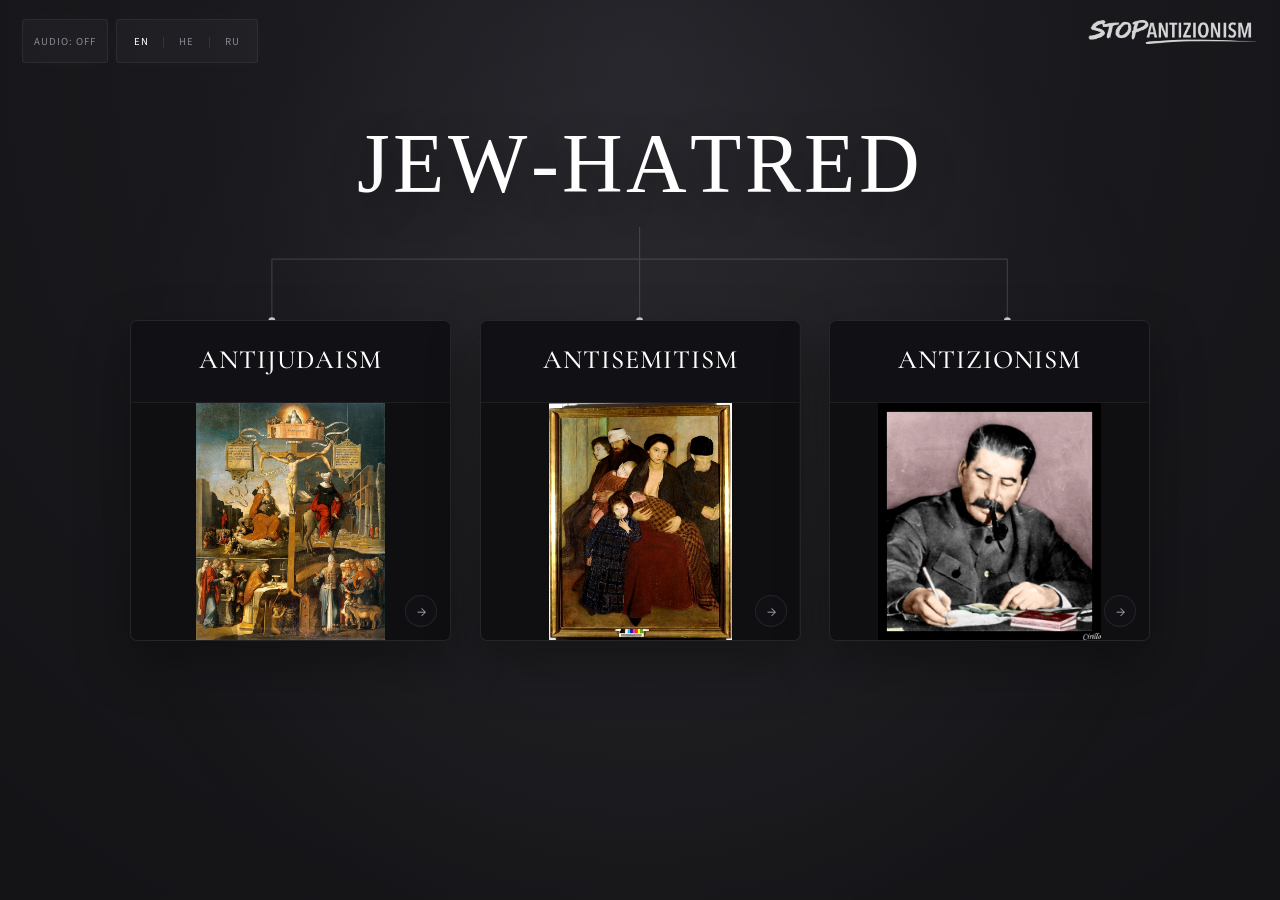
==== commit 9ab5aed9: "Add files via upload" ====
--- a/index.html
+++ b/index.html
@@ -66,10 +66,7 @@
 </div>
 <span aria-hidden="true" class="era-arrow">→</span>
 </div>
-<div aria-hidden="true" class="door-face door-back">
-<div class="door-aperture"></div><div class="door-panel door-panel-left"></div><div class="door-panel door-panel-right"></div>
-<div class="door-back-label"><strong class="era-back-title" data-en="Antijudaism" data-he="אנטי-יהדות" data-ru="Антииудаизм">Antijudaism</strong><span class="era-enter" data-en="Enter Gallery" data-he="כניסה לגלריה" data-ru="Войти в галерею">Enter Gallery</span></div>
-</div>
+
 </div>
 </a>
 <a aria-label="Open Antisemitism gallery" class="era-card historical-threshold" href="antisemitism.html" style="--door-image:url('home-antisemitism-1280.webp')">
@@ -82,10 +79,7 @@
 </div>
 <span aria-hidden="true" class="era-arrow">→</span>
 </div>
-<div aria-hidden="true" class="door-face door-back">
-<div class="door-aperture"></div><div class="door-panel door-panel-left"></div><div class="door-panel door-panel-right"></div>
-<div class="door-back-label"><strong class="era-back-title" data-en="Antisemitism" data-he="אנטישמיות" data-ru="Антисемитизм">Antisemitism</strong><span class="era-enter" data-en="Enter Gallery" data-he="כניסה לגלריה" data-ru="Войти в галерею">Enter Gallery</span></div>
-</div>
+
 </div>
 </a>
 <a aria-label="Open Antizionism gallery" class="era-card antizionism historical-threshold" href="exhibition.html" style="--door-image:url('door-antizionism-stalin-637.webp')">
@@ -98,10 +92,7 @@
 </div>
 <span aria-hidden="true" class="era-arrow">→</span>
 </div>
-<div aria-hidden="true" class="door-face door-back">
-<div class="door-aperture"></div><div class="door-panel door-panel-left"></div><div class="door-panel door-panel-right"></div>
-<div class="door-back-label"><strong class="era-back-title" data-en="Antizionism" data-he="אנטי-ציונות" data-ru="Антисионизм">Antizionism</strong><span class="era-enter" data-en="Enter Gallery" data-he="כניסה לגלריה" data-ru="Войти в галерею">Enter Gallery</span></div>
-</div>
+
 </div>
 </a>
 </section>
--- a/site.css
+++ b/site.css
@@ -533,29 +533,9 @@
 @media(prefers-reduced-motion:reduce){#era-pageflip-layer{display:none!important}}
 
 .era-pageflip-destination-label{display:none!important}
-/* MOBILE HORIZONTAL DRIFT LOCK */
-html,
-body {
-  width: 100%;
-  max-width: 100%;
-  overflow-x: clip;
-  overscroll-behavior-x: none;
-}
-
-@supports not (overflow: clip) {
-  html,
-  body {
-    overflow-x: hidden;
-  }
-}
-
-#era-pageflip-layer {
-  overflow: hidden;
-  max-width: 100vw;
-}
-
-@media (max-width: 720px) {
-  body {
-    touch-action: pan-y pinch-zoom;
-  }
-}
+
+/* 2026-08-21 — overview mobile header collision repair */
+@media(max-width:720px){
+  .overview-page .site-brand-link{top:4.35rem;right:.65rem;width:7.2rem}
+  [dir="rtl"] .overview-page .site-brand-link{right:auto;left:.65rem}
+}
--- a/final.css
+++ b/final.css
@@ -1,184 +1,233 @@
-/* STOPAZ FINAL RESPONSIVE + MOTION SYSTEM — 2026-08-16 */
-:root{--final-side:clamp(20px,3vw,44px);--final-mobile-side:20px;--final-ease:cubic-bezier(.16,1,.3,1)}
-html,body{width:100%;max-width:100%;overflow-x:clip;overscroll-behavior-x:none}
+/* STOPAZ — unified production presentation system */
+:root{
+  --final-side:clamp(22px,3vw,46px);
+  --final-mobile-side:clamp(18px,5vw,24px);
+  --final-ease:cubic-bezier(.16,1,.3,1);
+  --final-bg:#17171a;
+  --final-panel:rgba(255,255,255,.032);
+  --final-line:rgba(255,255,255,.075);
+  --final-line-strong:rgba(255,255,255,.17);
+  --final-copy:#f4f4f7;
+  --final-muted:#b7b7c1;
+}
+
+html,body{width:100%;max-width:100%;overflow-x:clip;overscroll-behavior-x:none;background:var(--final-bg)}
 @supports not (overflow:clip){html,body{overflow-x:hidden}}
 img,picture,svg,video{max-width:100%}
-.home-title,.hero-title{white-space:nowrap!important;max-width:100%;overflow:visible}
-.hero-title{font-size:clamp(2.9rem,4.05vw,3.85rem)!important;letter-spacing:.002em!important}
-.hero-section,.hero-container,.hero-header-text,.hero-title{min-width:0;max-width:100%}
-.hero-container>*{min-width:0;max-width:100%}
-.home-page .home-main{width:min(1180px,100%);padding-left:var(--final-side);padding-right:var(--final-side)}
-.home-page .era-grid{width:min(1020px,100%);gap:clamp(22px,2.1vw,34px)}
-.home-page .era-card{overflow:hidden}
-.home-page .era-head{background:rgba(17,17,21,.97)}
-.home-page .era-arrow{opacity:.72}
-@media (hover:hover) and (pointer:fine){
+*{box-sizing:border-box}
+
+/* One transition only. Legacy flip/peel/aperture layers never render. */
+#era-pageflip-layer,#catalog-turn-layer,#era-aperture-layer{display:none!important}
+#page-curtain{
+  position:fixed;inset:0;z-index:9000;pointer-events:none;background:#101013;opacity:0;
+  transition:opacity .19s ease;will-change:opacity
+}
+#page-curtain.is-active{opacity:1}
+body.door-cutting .home-intro,
+body.door-cutting .controls-nav,
+body.door-cutting .site-brand-link,
+body.door-cutting .desktop-connector,
+body.door-cutting .era-card:not(.door-cut-source){opacity:.62!important;transition:opacity .14s ease!important}
+.home-page .era-card.door-cut-source{
+  transform:translateY(-10px) scale(1.018)!important;filter:brightness(1.08)!important;
+  transition:transform .16s var(--final-ease),filter .16s ease!important
+}
+
+/* Homepage: three equal doors, one behavior. */
+.home-page .home-main{width:min(1180px,100%);padding-inline:var(--final-side)!important}
+.home-page .era-grid{width:min(1020px,100%);gap:clamp(22px,2.25vw,34px)!important}
+.home-page .era-card,
+.home-page .era-card.antizionism{
+  overflow:hidden!important;border:1px solid rgba(255,255,255,.075)!important;border-radius:7px!important;
+  background:#151518!important;box-shadow:0 22px 52px rgba(0,0,0,.34)!important;
+  transition:transform .62s var(--final-ease),border-color .42s ease,box-shadow .62s var(--final-ease),filter .42s ease!important
+}
+.home-page .door-rotator{transform:none!important;transition:none!important;transform-style:flat!important;height:100%!important}
+.home-page .door-front{position:relative!important;inset:auto!important;transform:none!important;backface-visibility:visible!important;height:100%!important}
+.home-page .door-back{display:none!important}
+.home-page .era-inner{height:100%!important}
+.home-page .era-head{background:rgba(17,17,21,.985)!important;border-bottom:1px solid rgba(255,255,255,.055)!important}
+.home-page .era-image-wrap{background:#141417!important;overflow:hidden!important}
+.home-page .era-image,
+.home-page .era-card:hover .era-image,
+.home-page .era-card:focus-visible .era-image{
+  object-fit:contain!important;object-position:center!important;transform:none!important;
+  transition:filter .62s ease!important
+}
+.home-page .era-arrow{opacity:.68!important;transition:transform .5s var(--final-ease),opacity .4s ease!important}
+.home-page .era-card.antizionism::before,.home-page .era-card.antizionism::after{display:none!important;content:none!important}
+
+@media(hover:hover) and (pointer:fine){
   .home-page .era-card.pop-in:hover,.home-page .era-card.pop-in:focus-visible{
-    transform:translateY(-18px) scale(1.026)!important;
-    border-color:rgba(255,255,255,.17)!important;
-    box-shadow:0 42px 86px rgba(0,0,0,.58),0 0 32px rgba(255,255,255,.045)!important
+    transform:translateY(-18px) scale(1.026)!important;border-color:rgba(255,255,255,.19)!important;
+    box-shadow:0 42px 86px rgba(0,0,0,.58),0 0 30px rgba(255,255,255,.04)!important
   }
-  .home-page .era-card.pop-in:hover .era-image,.home-page .era-card.pop-in:focus-visible .era-image{
-    filter:brightness(1.17) contrast(1.10)!important
-  }
-  .art-box.pop-in:hover,.art-box.pop-in:focus-visible{
-    transform:translateY(-18px) scale(1.026)!important;
-    border-color:rgba(255,255,255,.17)!important;
-    box-shadow:0 42px 86px rgba(0,0,0,.56),0 0 28px rgba(255,255,255,.04)!important
-  }
-  .art-box:hover .museum-frame img.gallery-image.is-loaded,.art-box:focus-visible .museum-frame img.gallery-image.is-loaded{
-    filter:brightness(1.16) contrast(1.12)!important
-  }
-  .museum-frame img.gallery-image.quality-source-limited{--hover-zoom:1.06!important}
-  .museum-frame img.gallery-image.quality-standard{--hover-zoom:1.12!important}
-  .museum-frame img.gallery-image.quality-hires{--hover-zoom:1.16!important}
-  .info-panel>.info-block.archive-stagger-block.pop-in:hover,
-  .history-panel.archive-stagger-block.pop-in:hover{
-    transform:translateY(-18px) scale(1.026)!important;
-    filter:brightness(1.14)!important;
-    background:rgba(255,255,255,.065)!important;
-    border-color:rgba(255,255,255,.24)!important;
-    box-shadow:0 28px 50px rgba(0,0,0,.32),0 0 20px rgba(255,255,255,.035)!important
-  }
-}
-@media (hover:none),(pointer:coarse){.home-page .era-card.pop-in:hover,.home-page .era-card:active{transform:none!important}.art-box.pop-in:hover,.info-block.pop-in:hover,.history-panel.pop-in:hover{transform:none!important}.art-box:hover .museum-frame img,.era-card:hover .era-image{transform:none!important}}
+  .home-page .era-card.pop-in:hover .era-image,.home-page .era-card.pop-in:focus-visible .era-image{filter:brightness(1.17) contrast(1.1)!important}
+  .home-page .era-card.pop-in:hover .era-arrow,.home-page .era-card.pop-in:focus-visible .era-arrow{opacity:1!important;transform:translateX(4px)!important}
+  [dir="rtl"] .home-page .era-card.pop-in:hover .era-arrow,[dir="rtl"] .home-page .era-card.pop-in:focus-visible .era-arrow{transform:translateX(-4px)!important}
+}
+
+/* Keep identity lines clean. */
+.home-title,.hero-title{white-space:nowrap!important;max-width:100%}
+.hero-title{letter-spacing:.002em!important}
+.hero-section,.hero-container,.hero-header-text{min-width:0;max-width:100%}
 .hero-section{padding-inline:var(--final-side)!important}
 .hero-container{max-width:1220px!important;grid-template-columns:minmax(0,.96fr) minmax(0,1.04fr)!important;gap:clamp(2.5rem,4.4vw,4.8rem)!important}
-.hero-header-text{min-width:0}
 .hero-subtitle{font-size:clamp(1rem,1.25vw,1.24rem)!important;letter-spacing:.15em!important}
 .hero-location{font-size:.9rem!important;letter-spacing:.22em!important}
-.exhibition-section{padding-inline:var(--final-side)!important}
-.exhibition-container{max-width:1220px!important}
-.info-panel{min-width:0}
-.info-title{overflow-wrap:normal!important;word-break:normal!important}
-.info-panel>.info-block.archive-stagger-block,.history-panel.archive-stagger-block{transition-duration:.58s,.68s,.58s,.5s,.5s,.5s!important}
-#catalog-turn-layer{position:fixed;inset:0;z-index:6200;pointer-events:none;perspective:2000px;-webkit-perspective:2000px;background:rgba(8,8,11,0);overflow:hidden;transition:background .54s ease}
-#catalog-turn-layer.is-turning{background:rgba(8,8,11,.58)}
-.catalog-turn-destination{position:absolute;left:var(--turn-left);top:var(--turn-top);width:var(--turn-width);height:var(--turn-height);border-radius:6px;background:radial-gradient(circle at 52% 42%,#25252b 0%,#17171a 56%,#101013 100%);border:1px solid rgba(255,255,255,.06);box-shadow:0 28px 80px rgba(0,0,0,.46);opacity:.18;transform:scale(.988);transition:left .78s var(--final-ease),top .78s var(--final-ease),width .78s var(--final-ease),height .78s var(--final-ease),border-radius .78s var(--final-ease),opacity .48s ease,transform .78s var(--final-ease)}
-#catalog-turn-layer.is-turning .catalog-turn-destination{left:0;top:0;width:100vw;height:100dvh;border-radius:0;opacity:1;transform:scale(1)}
-.catalog-turn-sheet{position:absolute;left:var(--turn-left);top:var(--turn-top);width:var(--turn-width);height:var(--turn-height);border-radius:6px;overflow:hidden;transform-origin:left center;-webkit-transform-origin:left center;transform-style:preserve-3d;-webkit-transform-style:preserve-3d;backface-visibility:hidden;-webkit-backface-visibility:hidden;box-shadow:0 28px 76px rgba(0,0,0,.52);will-change:transform,opacity,filter}
-.catalog-turn-sheet>.door-front{position:absolute!important;inset:0!important;width:100%!important;height:100%!important;transform:none!important}
-.catalog-turn-sheet::before{content:"";position:absolute;z-index:20;inset:-2% -8%;pointer-events:none;background:linear-gradient(90deg,transparent 0 58%,rgba(255,255,255,.18) 68%,rgba(8,8,12,.38) 78%,transparent 92%);opacity:0;transform:translateX(28%);mix-blend-mode:soft-light}
-.catalog-turn-sheet::after{content:"";position:absolute;z-index:19;top:0;right:0;width:18%;height:100%;pointer-events:none;background:linear-gradient(90deg,transparent,rgba(0,0,0,.48));opacity:0}
-#catalog-turn-layer.is-turning .catalog-turn-sheet{animation:catalogTurn .82s cubic-bezier(.22,.76,.18,1) both}
-#catalog-turn-layer.is-turning .catalog-turn-sheet::before{animation:catalogFoldLight .82s ease both}
-#catalog-turn-layer.is-turning .catalog-turn-sheet::after{animation:catalogEdgeShade .82s ease both}
-@keyframes catalogTurn{0%{transform:translate3d(0,0,0) rotateY(0deg);clip-path:polygon(0 0,100% 0,100% 100%,0 100%);opacity:1;filter:brightness(1)}22%{transform:translate3d(4px,-2px,30px) rotateY(-8deg) rotateZ(-.08deg);clip-path:polygon(0 0,98% 0,94% 100%,0 100%);opacity:1;filter:brightness(1.03)}55%{transform:translate3d(-2px,-4px,66px) rotateY(-28deg) rotateZ(-.18deg);clip-path:polygon(0 0,84% 0,69% 100%,0 100%);opacity:1;filter:brightness(.97)}78%{transform:translate3d(-10px,-2px,42px) rotateY(-47deg) rotateZ(-.12deg);clip-path:polygon(0 0,58% 0,37% 100%,0 100%);opacity:.94;filter:brightness(.86)}100%{transform:translate3d(-34px,0,0) rotateY(-62deg);clip-path:polygon(0 0,10% 0,0 100%,0 100%);opacity:0;filter:brightness(.72)}}
-@keyframes catalogFoldLight{0%,8%{opacity:0;transform:translateX(32%)}34%{opacity:.8;transform:translateX(8%)}72%{opacity:.42;transform:translateX(-34%)}100%{opacity:0;transform:translateX(-72%)}}
-@keyframes catalogEdgeShade{0%{opacity:0}30%{opacity:.28}72%{opacity:.78}100%{opacity:.2}}
-body.catalog-turning .home-intro,body.catalog-turning .desktop-connector,body.catalog-turning .controls-nav,body.catalog-turning .site-brand-link,body.catalog-turning .era-card:not(.catalog-turn-source){opacity:.16!important;transition:opacity .34s ease!important}
-body.catalog-turning .era-card.catalog-turn-source{opacity:0!important}
+
+/* Gallery chrome stays at the page entrance and never overlays exhibits. */
+body:not(.home-page) .controls-nav,body:not(.home-page) .site-brand-link{position:absolute!important}
+body:not(.home-page) .controls-nav.chrome-hidden{opacity:0!important;visibility:hidden!important;pointer-events:none!important}
+
+/* Remove obsolete center-line timeline hardware. */
+.timeline-section::before,.timeline-section::after,.timeline-section .exhibition-container::after,
+.timeline-marker,.chronology-rail{display:none!important;content:none!important}
+.timeline-section .exhibition-container{opacity:1!important;filter:none!important}
+
+/* Shared gallery geometry. */
+.exhibition-section{
+  min-height:auto!important;padding:clamp(4.8rem,7vw,7rem) var(--final-side)!important;
+  border-bottom:1px solid rgba(255,255,255,.035)!important
+}
+.exhibition-container{
+  width:100%!important;max-width:1220px!important;margin-inline:auto!important;
+  display:grid!important;grid-template-columns:minmax(0,.96fr) minmax(0,1.04fr)!important;
+  gap:clamp(2.4rem,4vw,4.4rem)!important;align-items:start!important;position:relative!important
+}
+.timeline-art-right .art-box{grid-column:2!important;grid-row:1!important}
+.timeline-art-right .info-panel{grid-column:1!important;grid-row:1!important;padding:0!important}
+.timeline-art-left .art-box{grid-column:1!important;grid-row:1!important}
+.timeline-art-left .info-panel{grid-column:2!important;grid-row:1!important;padding:0!important}
+
+/* Artwork: same frame language, scale by visual weight. */
+.art-box{
+  width:100%!important;margin:0!important;overflow:hidden!important;background:#141417!important;
+  border:1px solid rgba(255,255,255,.075)!important;border-radius:6px!important;
+  box-shadow:0 22px 54px rgba(0,0,0,.36)!important;align-self:start!important;
+  transition:transform .68s var(--final-ease),border-color .46s ease,box-shadow .68s var(--final-ease),filter .46s ease!important
+}
+.museum-frame{width:100%!important;min-height:0!important;max-height:none!important;background:#141417!important;display:flex!important;align-items:center!important;justify-content:center!important;overflow:hidden!important}
+.museum-frame img{display:block!important;width:100%!important;height:auto!important;max-height:min(72vh,760px)!important;object-fit:contain!important;object-position:center!important}
+.art-portrait .art-box{width:min(88%,520px)!important;justify-self:center!important}
+.art-panorama .exhibition-container{grid-template-columns:1fr!important;max-width:1240px!important}
+.art-panorama .art-box{grid-column:1!important;grid-row:1!important;width:min(100%,1060px)!important;justify-self:center!important}
+.art-panorama .info-panel{grid-column:1!important;grid-row:2!important;width:min(100%,900px)!important;justify-self:center!important;margin-top:1.1rem!important;padding:0!important}
+.art-panorama .museum-frame img{max-height:520px!important}
+.gallery-image.quality-source-limited{max-width:var(--native-display-max,720px)!important;margin-inline:auto!important}
+
+@media(hover:hover) and (pointer:fine){
+  .art-box.pop-in:hover,.art-box.pop-in:focus-visible{
+    transform:translateY(-16px) scale(1.024)!important;border-color:rgba(255,255,255,.19)!important;
+    box-shadow:0 40px 78px rgba(0,0,0,.55),0 0 26px rgba(255,255,255,.035)!important;filter:brightness(1.1)!important
+  }
+  .art-box:hover .museum-frame img.gallery-image,.art-box:focus-visible .museum-frame img.gallery-image{filter:brightness(1.12) contrast(1.08)!important}
+}
+
+/* One catalogue-label system everywhere. */
+.info-panel{min-width:0!important;display:flex!important;flex-direction:column!important;gap:.55rem!important;height:auto!important;max-height:none!important;overflow:visible!important}
+.info-panel::before,.info-block::before,.info-block::after{display:none!important;content:none!important}
+.info-category{font-size:.79rem!important;line-height:1.35!important;letter-spacing:.13em!important;color:#bdbdc7!important;margin:0!important}
+.info-title{font-size:clamp(2rem,2.55vw,2.75rem)!important;line-height:1.02!important;margin:.12rem 0 .52rem!important;padding-bottom:.75rem!important;overflow-wrap:normal!important;word-break:normal!important}
+.info-meta{font-size:.93rem!important;line-height:1.45!important;margin:0 0 .25rem!important}
+.info-panel>.info-block:not(.wall-archive-hidden),.history-panel{
+  width:100%!important;max-width:100%!important;margin:.34rem 0 0!important;padding:1rem 1.08rem!important;
+  background:var(--final-panel)!important;border:1px solid rgba(255,255,255,.055)!important;border-radius:4px!important;
+  box-shadow:none!important;transition:transform .5s var(--final-ease),background .4s ease,border-color .4s ease,box-shadow .5s var(--final-ease),filter .4s ease!important
+}
+.info-panel>.info-block h4,.history-panel h4{font-size:.7rem!important;line-height:1.1!important;letter-spacing:.14em!important;margin:0 0 .45rem!important}
+.info-panel>.info-block .wave-p,.history-panel .wave-p,.approved-history-render,.approved-history-render p{font-size:.96rem!important;line-height:1.55!important;letter-spacing:0!important}
+.info-panel.is-tight .wave-p,.info-panel.is-tighter .wave-p,.info-panel.is-ultra-tight .wave-p{font-size:.96rem!important;line-height:1.55!important}
+.catalogue-empty{display:none!important}
+.wall-archive-hidden{display:none!important}
+.history-wall-hidden{display:none!important}
+
+@media(hover:hover) and (pointer:fine){
+  .info-panel>.info-block:not(.wall-archive-hidden):not(.catalogue-empty).pop-in:hover,
+  .history-panel.pop-in:hover{
+    transform:translateY(-14px) scale(1.022)!important;background:rgba(255,255,255,.07)!important;
+    border-color:rgba(255,255,255,.22)!important;box-shadow:0 25px 48px rgba(0,0,0,.32)!important;filter:brightness(1.1)!important
+  }
+}
+
+/* Approved History is part of the wall chronology, not trapped in a box. */
+.chronology-interlude{
+  width:100%;padding:clamp(4.4rem,7vw,7.2rem) var(--final-side);border-bottom:1px solid rgba(255,255,255,.035);
+  opacity:0;transform:translateY(22px);transition:opacity .72s ease,transform .82s var(--final-ease)
+}
+.chronology-interlude.is-visible{opacity:1;transform:none}
+.chronology-interlude-inner{width:min(900px,100%);margin-inline:auto;text-align:center}
+.chronology-interlude-category{font-family:"Source Sans 3",sans-serif;font-size:.78rem;line-height:1.3;letter-spacing:.16em;text-transform:uppercase;color:#b8b8c1;margin-bottom:1.2rem}
+.chronology-interlude-title{font-family:"Cormorant Garamond",serif;font-size:clamp(2.15rem,3.4vw,3.3rem);line-height:1.03;font-weight:500;margin:0 auto 1.4rem;color:#f6f6f8}
+.chronology-interlude-copy{width:min(820px,100%);margin-inline:auto;font-family:"Source Sans 3",sans-serif;font-size:clamp(1rem,1.14vw,1.08rem);line-height:1.72;color:#eeeeF2}
+.chronology-interlude-copy p{margin:0 0 1.15rem}.chronology-interlude-copy p:last-child{margin-bottom:0}
+.chronology-source-hidden{display:none!important}
+
+/* Major libels: no extra copy, no card, no fake timeline hardware. */
+.libel-marker{
+  width:100%;padding:clamp(3.9rem,6vw,6.1rem) var(--final-side);border-bottom:1px solid rgba(255,255,255,.03);
+  opacity:0;transform:translateY(18px);transition:opacity .65s ease,transform .78s var(--final-ease)
+}
+.libel-marker.is-visible{opacity:1;transform:none}
+.libel-marker-inner{width:min(980px,100%);margin-inline:auto;text-align:center;position:relative;padding-block:1.35rem}
+.libel-marker-inner::before,.libel-marker-inner::after{content:"";display:block;width:min(180px,28vw);height:1px;background:rgba(255,255,255,.16);margin-inline:auto}
+.libel-marker-inner::before{margin-bottom:1.7rem}.libel-marker-inner::after{margin-top:1.7rem}
+.libel-marker h2{font-family:"Cormorant Garamond",serif;font-size:clamp(2.15rem,4vw,4.1rem);font-weight:500;line-height:.98;letter-spacing:-.015em;color:#f8f8fa;margin:0}
+
+/* Existing genealogy text moments use the same editorial restraint. */
+.genealogy-script::before,.genealogy-script-copy::before{display:none!important;content:none!important}
+.genealogy-script{padding:clamp(4.5rem,7vw,7rem) var(--final-side)!important}
+.genealogy-script-inner{display:block!important;max-width:1080px!important;margin-inline:auto!important}
+.genealogy-script-copy{width:min(880px,100%)!important;margin-inline:auto!important;text-align:center!important;background:transparent!important;border:0!important;box-shadow:none!important}
+.genealogy-marker .genealogy-script-copy{max-width:790px!important}
+.genealogy-closing{padding-top:clamp(5.5rem,8vw,8rem)!important;padding-bottom:clamp(7rem,10vw,10rem)!important;border-bottom:0!important}
+.genealogy-closing .genealogy-script-copy{max-width:940px!important;padding-top:2rem!important;border-top:1px solid rgba(255,255,255,.13)!important}
+
+html:not([lang="en"]) [data-script-language="en"]{display:none!important}
+
+/* Phone: artwork first, then labels, then chronology. */
 @media(max-width:850px){
-  :root{--final-mobile-side:clamp(18px,5vw,24px)}
   .home-page .site-brand-link,.home-page .controls-nav{position:absolute!important}
-  .home-page .site-brand-link{top:max(.85rem,env(safe-area-inset-top))!important;right:var(--final-mobile-side)!important;width:7.2rem!important}
-  .home-page .controls-nav{top:max(.78rem,env(safe-area-inset-top))!important;left:var(--final-mobile-side)!important;gap:.28rem!important;max-width:calc(100vw - 10rem)!important;flex-wrap:nowrap!important}
-  [dir="rtl"] .home-page .site-brand-link{right:auto!important;left:var(--final-mobile-side)!important}
-  [dir="rtl"] .home-page .controls-nav{left:auto!important;right:var(--final-mobile-side)!important}
-  .home-page .nav-box{font-size:.58rem!important;letter-spacing:.055em!important;padding:3px 4px!important}
-  .home-page .lang-btn,.home-page .audio-btn{min-width:32px!important;min-height:34px!important;padding:0 2px!important}
   .home-page .home-main{padding:7.2rem var(--final-mobile-side) 5rem!important}
-  .home-page .home-intro{width:100%;overflow:visible}
-  .home-page .home-title{font-size:clamp(2.55rem,12.1vw,3.5rem)!important;line-height:.92!important;letter-spacing:.018em!important}
-  .home-page .era-grid{display:flex!important;flex-direction:column!important;align-items:stretch!important;width:100%!important;gap:5rem!important;margin-top:4.5rem!important;padding-bottom:2rem!important}
-  .home-page .era-grid::before{top:-4.5rem!important;bottom:2.5rem!important;opacity:.65}
-  .home-page .era-card{width:100%!important;max-width:560px!important;margin-inline:auto!important;aspect-ratio:1/1!important;border-radius:7px!important}
-  .home-page .era-head{height:4.4rem!important;padding:.8rem .5rem!important}
-  .home-page .era-title{font-size:clamp(1.5rem,6.4vw,1.9rem)!important}
-  .home-page .mobile-node{top:-4.15rem!important}
-  .hero-section{min-height:auto!important;padding:7rem var(--final-mobile-side) 4.7rem!important;align-items:flex-start!important;width:100%!important;max-width:100%!important;overflow:hidden!important}
-  .hero-container{width:100%!important;max-width:100%!important;min-width:0!important;overflow:hidden!important}
-  .hero-container>*{min-width:0!important;max-width:100%!important}
+  .home-page .era-grid{display:flex!important;flex-direction:column!important;gap:4.7rem!important;margin-top:4.2rem!important;width:100%!important}
+  .home-page .era-card,.home-page .era-card.antizionism{width:100%!important;max-width:560px!important;margin-inline:auto!important;aspect-ratio:1/1!important}
+  .home-page .era-head{height:4.4rem!important;padding:.8rem .55rem!important}
+  .home-page .era-title{font-size:clamp(1.45rem,6.3vw,1.9rem)!important}
+
+  .hero-section{min-height:auto!important;padding:7rem var(--final-mobile-side) 4.6rem!important;align-items:flex-start!important;overflow:hidden!important}
   .hero-container{display:grid!important;grid-template-columns:1fr!important;gap:2rem!important;padding:0!important;width:100%!important}
   .hero-container>.art-box{grid-column:1!important;grid-row:1!important;width:100%!important}
-  .hero-header-text{grid-column:1!important;grid-row:2!important;gap:.78rem!important;transform:none!important;min-width:0}
-  .hero-title{font-size:clamp(2rem,8.9vw,3rem)!important;line-height:.98!important;width:100%!important}
-  .hero-subtitle{font-size:.82rem!important;letter-spacing:.14em!important;line-height:1.35!important}
-  .hero-location{margin-top:.2rem!important;font-size:.72rem!important;letter-spacing:.2em!important;padding-top:.7rem!important}
-  .exhibition-section{min-height:auto!important;padding:5rem var(--final-mobile-side) 5.9rem!important}
-  .exhibition-container{display:grid!important;grid-template-columns:1fr!important;gap:1.65rem!important;padding:0!important;width:100%!important}
-  .timeline-art-right .art-box,.timeline-art-left .art-box{grid-column:1!important;grid-row:1!important}
-  .timeline-art-right .info-panel,.timeline-art-left .info-panel{grid-column:1!important;grid-row:2!important;padding:0!important}
-  .art-box{width:100%!important;margin:0!important}
-  .museum-frame{min-height:0!important;max-height:none!important}
-  .museum-frame img{max-height:none!important}
-  .info-panel{gap:.72rem!important;height:auto!important;max-height:none!important;overflow:visible!important}
-  .info-category{font-size:.79rem!important;line-height:1.32!important;letter-spacing:.12em!important;margin-top:.15rem!important}
-  .info-title{font-size:clamp(1.85rem,8.5vw,2.7rem)!important;line-height:1.01!important;margin:.1rem 0 .38rem!important;padding-bottom:.55rem!important}
-  .info-meta{font-size:.9rem!important;line-height:1.45!important;gap:.22rem!important;margin-bottom:.3rem!important}
-  .info-panel>.info-block,.history-panel{padding:1rem 1.05rem!important;margin-top:.25rem!important;border-radius:4px!important}
-  .info-block h4,.history-panel h4{font-size:.7rem!important;letter-spacing:.14em!important;margin-bottom:.42rem!important}
-  .wave-p{font-size:.96rem!important;line-height:1.55!important}
-  .history-panel{margin-top:.9rem!important}
-  .chronology-rail{left:var(--final-mobile-side)!important;right:auto!important;bottom:auto!important;top:max(5.1rem,calc(env(safe-area-inset-top) + 4.1rem))!important}
-  [dir="rtl"] .chronology-rail{left:auto!important;right:var(--final-mobile-side)!important}
-  .controls-nav{top:max(.85rem,env(safe-area-inset-top))!important;right:var(--final-mobile-side)!important;gap:.32rem!important}
-  .controls-nav .nav-box{font-size:.61rem!important;letter-spacing:.08em!important;padding:4px 6px!important}
-  #catalog-turn-layer.is-turning .catalog-turn-sheet,#catalog-turn-layer.is-turning .catalog-turn-sheet::before,#catalog-turn-layer.is-turning .catalog-turn-sheet::after{animation-duration:.68s}
-  .catalog-turn-destination{transition-duration:.65s}
-}
-@media(max-width:430px){.home-page .site-brand-link{width:6.8rem!important}.home-page .controls-nav{max-width:calc(100vw - 9.2rem)!important}.home-page .home-main{padding-left:18px!important;padding-right:18px!important}.home-page .era-grid{gap:4.65rem!important}.hero-section,.exhibition-section{padding-left:18px!important;padding-right:18px!important}}
-@media(prefers-reduced-motion:reduce){#catalog-turn-layer{display:none!important}.home-title,.hero-title{transition:none!important}}
-/* Destination art is revealed beneath the turning catalogue page. */
-.catalog-turn-destination{background-color:#17171a;background-blend-mode:normal;filter:saturate(.82) brightness(.72);transition:left .78s var(--final-ease),top .78s var(--final-ease),width .78s var(--final-ease),height .78s var(--final-ease),border-radius .78s var(--final-ease),opacity .48s ease,transform .78s var(--final-ease),filter .62s ease!important}
-#catalog-turn-layer.is-turning .catalog-turn-destination{filter:saturate(.88) brightness(.82)}
-/* Compact top chrome for 375–430px phones without sacrificing readable labels. */
+  .hero-header-text{grid-column:1!important;grid-row:2!important;transform:none!important}
+  .hero-title{font-size:clamp(2rem,8.8vw,3rem)!important;line-height:.99!important}
+  .hero-subtitle{font-size:.82rem!important;line-height:1.35!important;letter-spacing:.14em!important}
+  .hero-location{font-size:.72rem!important;letter-spacing:.18em!important}
+
+  .exhibition-section{padding:4.5rem var(--final-mobile-side) 5.2rem!important}
+  .exhibition-container,.art-panorama .exhibition-container{display:grid!important;grid-template-columns:1fr!important;gap:1.55rem!important;width:100%!important}
+  .timeline-art-right .art-box,.timeline-art-left .art-box,.art-panorama .art-box{grid-column:1!important;grid-row:1!important;width:100%!important;max-width:100%!important}
+  .timeline-art-right .info-panel,.timeline-art-left .info-panel,.art-panorama .info-panel{grid-column:1!important;grid-row:2!important;width:100%!important;padding:0!important;margin:0!important}
+  .art-portrait .art-box{width:min(88vw,430px)!important}
+  .museum-frame img,.art-panorama .museum-frame img{max-height:none!important}
+  .info-title{font-size:clamp(1.9rem,8.3vw,2.7rem)!important}
+  .info-panel>.info-block:not(.wall-archive-hidden),.history-panel{padding:1rem 1.05rem!important}
+  .info-panel>.info-block .wave-p,.history-panel .wave-p{font-size:.96rem!important;line-height:1.56!important}
+  .chronology-interlude{padding:4rem var(--final-mobile-side) 4.7rem!important}
+  .chronology-interlude-title{font-size:clamp(2rem,9vw,3rem)!important}
+  .chronology-interlude-copy{font-size:.99rem!important;line-height:1.68!important;text-align:center!important}
+  .libel-marker{padding:3.55rem var(--final-mobile-side)!important}
+  .libel-marker h2{font-size:clamp(2.2rem,11vw,3.5rem)!important}
+  .genealogy-script{padding:4.1rem var(--final-mobile-side)!important}
+}
+
 @media(max-width:430px){
-  .home-page .site-brand-link{width:6.25rem!important}
-  .home-page .controls-nav{gap:.18rem!important;max-width:calc(100vw - 8.7rem)!important}
-  .home-page .nav-box{font-size:.54rem!important;letter-spacing:.04em!important;padding:2px 3px!important;gap:.04rem!important}
-  .home-page .lang-btn,.home-page .audio-btn{min-width:27px!important;min-height:34px!important;padding:0 1px!important}
-}
-@media(max-width:430px){.home-page .lang-btn{min-width:25px!important}.home-page .audio-btn{min-width:27px!important}}
-
-
-/* APPROVED GENEALOGY SCRIPT LAYER — English copy supplied verbatim by the user. */
-html:not([lang="en"]) .genealogy-script[data-script-language="en"],
-html:not([lang="en"]) .approved-history-render[data-script-language="en"]{display:none!important}
-.genealogy-script{position:relative;z-index:2;width:100%;padding:clamp(4.8rem,7vw,7rem) var(--final-side);border-bottom:1px solid rgba(255,255,255,.025)}
-.genealogy-script::before{content:"";position:absolute;left:50%;top:0;bottom:0;width:1px;transform:translateX(-50%);background:linear-gradient(to bottom,rgba(255,255,255,.035),rgba(255,255,255,.14) 14%,rgba(255,255,255,.14) 86%,rgba(255,255,255,.035));pointer-events:none}
-.genealogy-script-inner{width:min(1220px,100%);margin:0 auto;display:grid;grid-template-columns:minmax(0,1fr) minmax(0,1fr);gap:clamp(2.5rem,4.4vw,4.8rem);position:relative}
-.genealogy-script-copy{position:relative;max-width:570px;padding:1.45rem 1.55rem 1.5rem;background:rgba(255,255,255,.018);border:1px solid rgba(255,255,255,.055);border-radius:5px;box-shadow:0 18px 42px rgba(0,0,0,.16)}
-.genealogy-script.script-right .genealogy-script-copy{grid-column:2}
-.genealogy-script.script-left .genealogy-script-copy{grid-column:1}
-.genealogy-script-copy::before{content:"";position:absolute;top:1.55rem;width:7px;height:7px;border-radius:50%;background:#17171a;border:1px solid rgba(255,255,255,.34);box-shadow:0 0 0 5px rgba(23,23,26,.9),0 0 15px rgba(255,255,255,.055)}
-.genealogy-script.script-right .genealogy-script-copy::before{left:calc(-1 * clamp(2.5rem,4.4vw,4.8rem) / 2 - 4px)}
-.genealogy-script.script-left .genealogy-script-copy::before{right:calc(-1 * clamp(2.5rem,4.4vw,4.8rem) / 2 - 4px)}
-.genealogy-script-copy h3{font-family:var(--museum-serif,"Cormorant Garamond",Georgia,serif);font-size:clamp(1.85rem,2.8vw,2.55rem);font-weight:500;line-height:1.05;color:#fff;letter-spacing:.01em;margin:0 0 1.2rem}
-.genealogy-marker .genealogy-script-copy h3{font-size:clamp(1.45rem,2.15vw,1.9rem)}
-.genealogy-script-copy p{font-family:var(--museum-sans,"Source Sans 3",sans-serif);font-size:clamp(.94rem,1.02vw,1.02rem);line-height:1.68;color:#e7e7ed;margin:.9rem 0 0}
-.genealogy-script-copy p:first-of-type{margin-top:0}
-.genealogy-script-copy strong{color:#fff;font-weight:600}.genealogy-script-copy em{color:#f0f0f4}
-.genealogy-intro{padding-top:clamp(4.2rem,6vw,6rem);padding-bottom:clamp(5rem,7vw,7rem)}
-.genealogy-closing{padding-top:clamp(5rem,7vw,7rem);padding-bottom:clamp(6rem,8vw,8rem)}
-.approved-history-template{display:none!important}
-.approved-history-render{display:block}
-.approved-history-render p{font-size:inherit;line-height:inherit;color:inherit;min-height:0;margin:0 0 .72rem}
-.approved-history-render p:last-child{margin-bottom:0}
-.approved-history-render strong{color:#fff;font-weight:600}.approved-history-render em{color:#f4f4f7}
-html[lang="en"] .history-panel.has-approved-history>.approved-history-original{display:none!important}
-@media (hover:hover) and (pointer:fine){
-  .genealogy-marker .genealogy-script-copy{transition:transform .62s cubic-bezier(.16,1,.3,1),background .5s ease,border-color .5s ease,box-shadow .62s cubic-bezier(.16,1,.3,1),filter .5s ease}
-  .genealogy-marker .genealogy-script-copy:hover{transform:translateY(-14px) scale(1.018);filter:brightness(1.1);background:rgba(255,255,255,.045);border-color:rgba(255,255,255,.16);box-shadow:0 26px 48px rgba(0,0,0,.28),0 0 18px rgba(255,255,255,.025)}
-}
-@media(max-width:850px){
-  .genealogy-script{padding:4.25rem var(--final-mobile-side,20px) 4.8rem}
-  .genealogy-script::before{display:none}
-  .genealogy-script-inner{display:block;width:100%}
-  .genealogy-script-copy{max-width:none;width:100%;padding:1.25rem 1.15rem 1.3rem}
-  .genealogy-script-copy::before{display:none}
-  .genealogy-script-copy h3{font-size:clamp(1.75rem,8vw,2.35rem);line-height:1.04;margin-bottom:1rem}
-  .genealogy-marker .genealogy-script-copy h3{font-size:clamp(1.35rem,6.6vw,1.75rem)}
-  .genealogy-script-copy p{font-size:.96rem;line-height:1.6}
-  .genealogy-intro{padding-top:3.7rem;padding-bottom:4.5rem}
-  .genealogy-closing{padding-top:4.5rem;padding-bottom:5.4rem}
-  .approved-history-render p{font-size:.96rem!important;line-height:1.58!important;margin-bottom:.72rem!important}
-}
-
-/* Keep long approved History beside its artwork on desktop by extending the museum matte, not by forcing a scrollbar. */
-@media(min-width:851px){
-  .approved-history-section .history-panel{max-height:none!important;overflow:visible!important}
-  .approved-history-section .art-box{min-height:var(--approved-art-height,auto)!important}
-  .approved-history-section .art-box .museum-frame{min-height:100%!important;height:100%!important;max-height:none!important;align-items:center!important}
-  .approved-history-section .art-box .museum-frame img{flex:0 0 auto}
-}
+  .home-page .home-main,.hero-section,.exhibition-section,.chronology-interlude,.libel-marker,.genealogy-script{padding-left:18px!important;padding-right:18px!important}
+}
+
+@media(hover:none),(pointer:coarse){
+  .home-page .era-card:hover,.art-box:hover,.info-block:hover,.history-panel:hover{transform:none!important}
+}
+@media(prefers-reduced-motion:reduce){
+  #page-curtain{transition:none!important}
+  .chronology-interlude,.libel-marker{opacity:1!important;transform:none!important;transition:none!important}
+  .home-page .era-card,.art-box,.info-block,.history-panel{transition:none!important}
+}
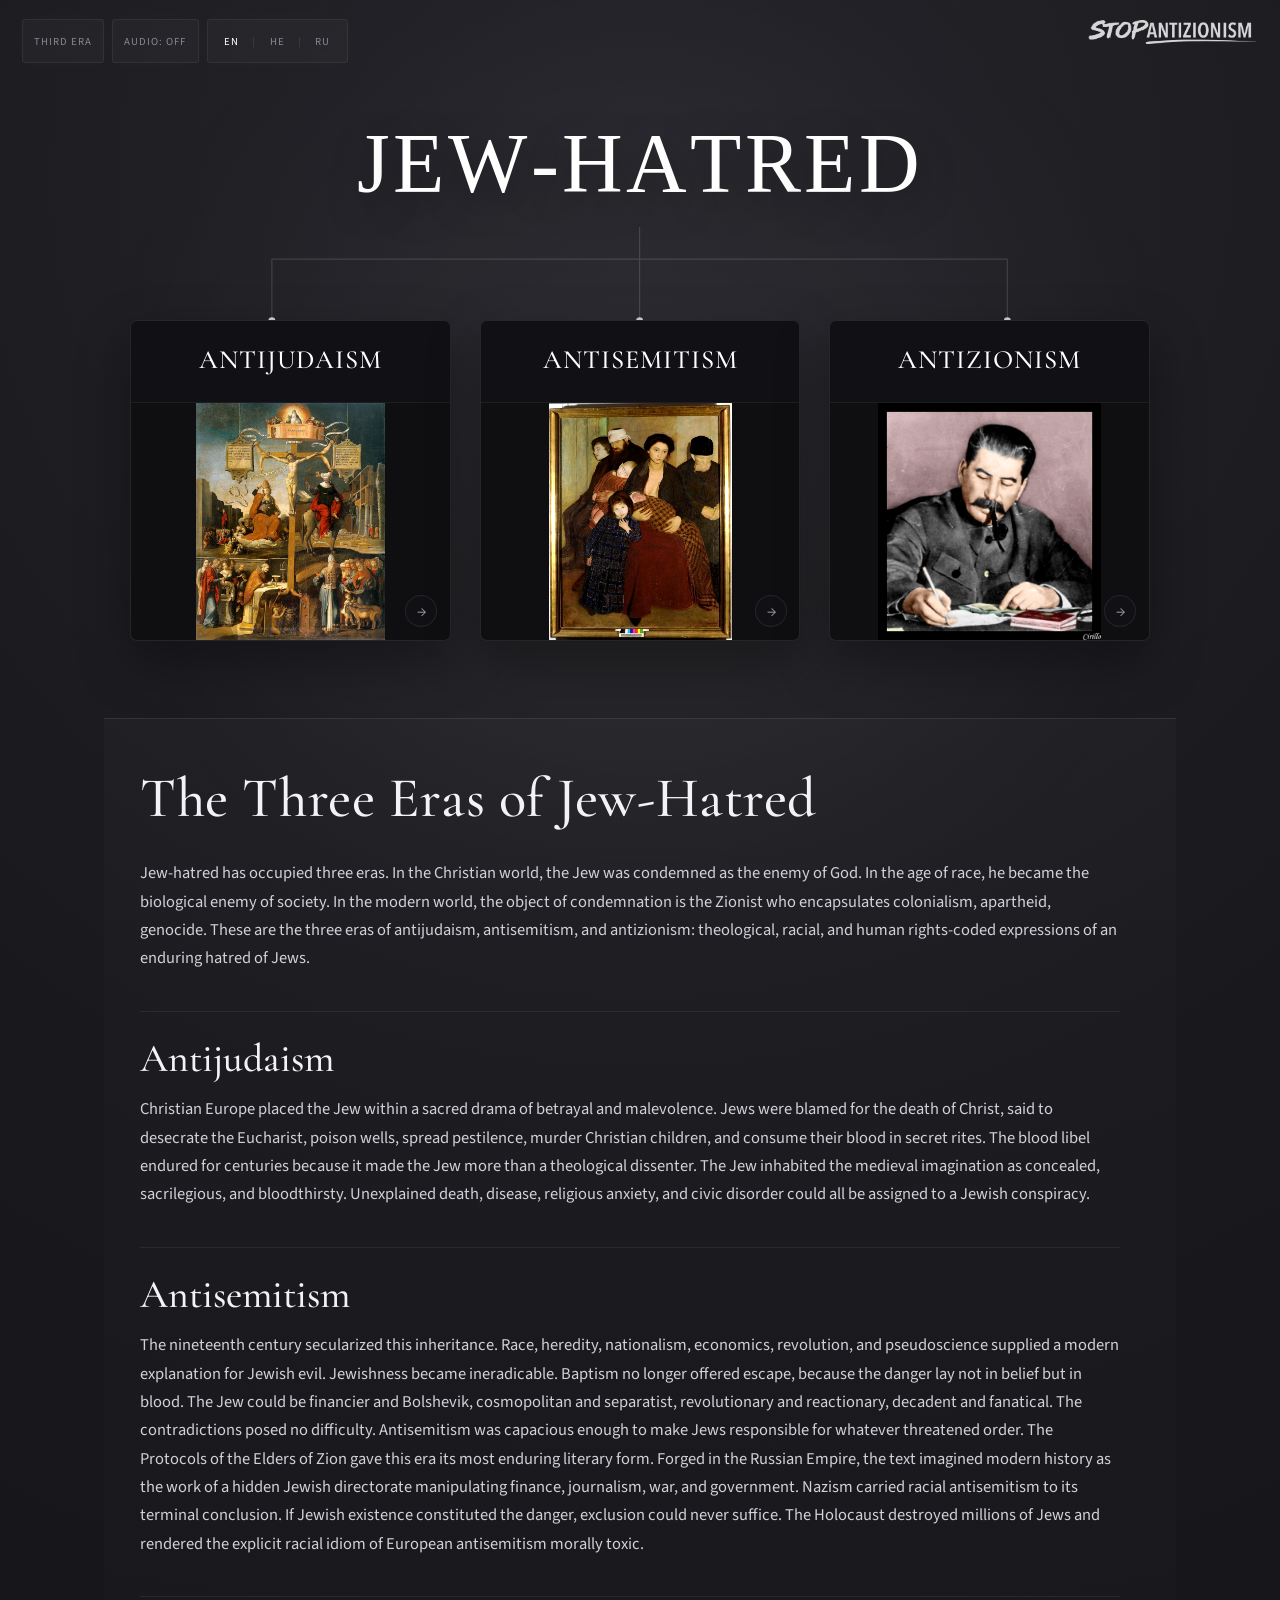
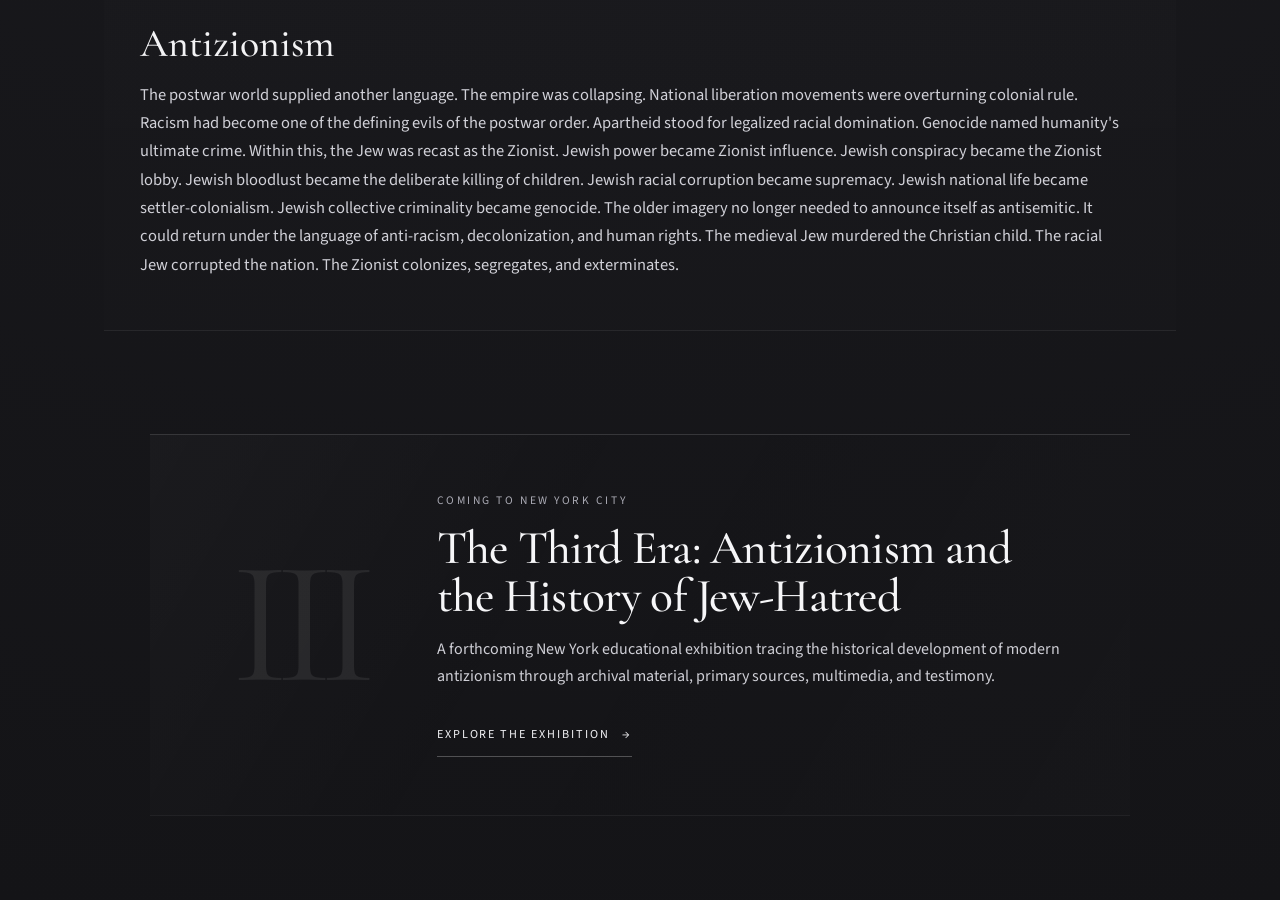
==== commit 56e7c6c5: "Add files via upload" ====
--- a/index.html
+++ b/index.html
@@ -6,8 +6,26 @@
 <meta content="width=device-width,initial-scale=1,viewport-fit=cover" name="viewport"/>
 <meta content="dark" name="color-scheme"/>
 <title>Jew-Hatred | Stop Antizionism</title>
+<!-- STOPAZ SEO START -->
+<meta name="description" content="An educational digital exhibition tracing three historical eras of Jew-hatred: antijudaism, antisemitism, and modern antizionism."/>
+<meta name="robots" content="index,follow,max-image-preview:large"/>
+<meta name="theme-color" content="#17171a"/>
+<link rel="canonical" href="https://stopaz.org/"/>
+<meta property="og:type" content="website"/>
+<meta property="og:site_name" content="Stop Antizionism"/>
+<meta property="og:title" content="Jew-Hatred | Stop Antizionism"/>
+<meta property="og:description" content="An educational digital exhibition tracing three historical eras of Jew-hatred: antijudaism, antisemitism, and modern antizionism."/>
+<meta property="og:url" content="https://stopaz.org/"/>
+<meta property="og:image" content="https://stopaz.org/door-antizionism-stalin.jpg"/>
+<meta property="og:image:alt" content="Stop Antizionism — Three Eras of Jew-Hatred exhibition"/>
+<meta property="og:locale" content="en_US"/>
+<meta name="twitter:card" content="summary_large_image"/>
+<meta name="twitter:title" content="Jew-Hatred | Stop Antizionism"/>
+<meta name="twitter:description" content="An educational digital exhibition tracing three historical eras of Jew-hatred: antijudaism, antisemitism, and modern antizionism."/>
+<meta name="twitter:image" content="https://stopaz.org/door-antizionism-stalin.jpg"/>
+<!-- STOPAZ SEO END -->
 <link href="https://fonts.googleapis.com" rel="preconnect"/><link crossorigin="" href="https://fonts.gstatic.com" rel="preconnect"/><link href="https://fonts.googleapis.com/css2?family=Cormorant+Garamond:wght@400;500;600&amp;family=Source+Sans+3:opsz,wght@8..60,300;8..60,400;8..60,500;8..60,600&amp;display=swap" rel="stylesheet"/><link href="site.css" rel="stylesheet"/>
-<link as="image" fetchpriority="high" href="home-antijudaism-720.webp" rel="preload" type="image/webp"/>
+<link as="image" fetchpriority="high" href="home-antijudaism-720.webp" imagesizes="(max-width: 720px) 92vw, 30vw" imagesrcset="home-antijudaism-720.webp 720w, home-antijudaism-1280.webp 1280w" rel="preload" type="image/webp"/>
 <style>
 /* Door artwork: show the complete selected work. No cropping on the three front doors. */
 .home-page .era-image-wrap{
@@ -32,20 +50,21 @@
 <link href="final.css" rel="stylesheet"/>
 </head>
 <body class="new-page home-page">
+<a class="skip-link" href="#main-content" data-en="Skip to main content" data-he="דילוג לתוכן הראשי" data-ru="Перейти к основному содержанию">Skip to main content</a>
 <div aria-hidden="true" id="ambient-light"></div>
 <audio id="bg-audio" loop="" preload="none" src="The Seasons, Op. 37a - VI. June_ Barcarolle.mp3"></audio>
-<a aria-label="Stop Antizionism home" class="site-brand-link" href="index.html">
-<img alt="Stop Antizionism" class="site-brand" decoding="async" fetchpriority="high" height="292" loading="eager" src="stop-antizionism-logo.png" width="2048"/>
+<a aria-label="Stop Antizionism home" data-aria-en="Stop Antizionism home" data-aria-he="דף הבית של Stop Antizionism" data-aria-ru="Главная Stop Antizionism" class="site-brand-link" href="index.html">
+<img alt="Stop Antizionism" class="site-brand" decoding="async" fetchpriority="auto" height="292" loading="eager" src="stop-antizionism-logo.webp" width="2048"/>
 </a>
-<nav aria-label="Page controls" class="controls-nav">
+<nav aria-label="Page controls" data-aria-en="Page controls" data-aria-he="פקדי עמוד" data-aria-ru="Элементы управления страницей" class="controls-nav"><div class="nav-box third-era-nav-box"><a aria-label="The Third Era exhibition project" data-aria-en="The Third Era exhibition project" data-aria-he="פרויקט התערוכה של העידן השלישי" data-aria-ru="Выставочный проект «Третья эпоха»" class="home-btn third-era-nav-link" data-en="THIRD ERA" data-he="העידן השלישי" data-ru="ТРЕТЬЯ ЭПОХА" href="third-era.html">THIRD ERA</a></div>
 <div class="nav-box"><button aria-pressed="false" class="audio-btn" id="audio-btn" type="button">AUDIO: OFF</button></div>
 <div class="nav-box">
-<button class="lang-btn active" id="btn-en" type="button">EN</button><span class="nav-separator">|</span>
-<button class="lang-btn" id="btn-he" type="button">HE</button><span class="nav-separator">|</span>
-<button class="lang-btn" id="btn-ru" type="button">RU</button>
+<button class="lang-btn active" aria-label="Switch language to English" data-aria-en="Switch language to English" data-aria-he="החלפת השפה לאנגלית" data-aria-ru="Переключить язык на английский" id="btn-en" type="button">EN</button><span class="nav-separator">|</span>
+<button class="lang-btn" aria-label="Switch language to Hebrew" data-aria-en="Switch language to Hebrew" data-aria-he="החלפת השפה לעברית" data-aria-ru="Переключить язык на иврит" id="btn-he" type="button">HE</button><span class="nav-separator">|</span>
+<button class="lang-btn" aria-label="Switch language to Russian" data-aria-en="Switch language to Russian" data-aria-he="החלפת השפה לרוסית" data-aria-ru="Переключить язык на русский" id="btn-ru" type="button">RU</button>
 </div>
 </nav>
-<main class="home-main">
+<main class="home-main" id="main-content" tabindex="-1">
 <header class="home-intro">
 <h1 class="home-title" data-en="Jew-Hatred" data-he="שנאת יהודים" data-ru="Ненависть к евреям">Jew-Hatred</h1>
 <svg aria-hidden="true" class="desktop-connector" preserveaspectratio="none" viewbox="0 0 1000 110">
@@ -56,7 +75,7 @@
 </svg>
 </header>
 <section aria-label="Three eras of Jew-hatred" class="era-grid">
-<a aria-label="Open Antijudaism gallery" class="era-card historical-threshold" href="antijudaism.html" style="--door-image:url('home-antijudaism-1280.webp')">
+<a aria-label="Open Antijudaism gallery" class="era-card historical-threshold" data-aria-en="Open Antijudaism gallery" data-aria-he="פתיחת גלריית אנטי-יהדות" data-aria-ru="Открыть галерею: Антииудаизм" href="antijudaism.html" style="--door-image:url('home-antijudaism-1280.webp')">
 <span aria-hidden="true" class="mobile-node"></span>
 <div class="door-rotator">
 <div class="door-face door-front">
@@ -66,37 +85,56 @@
 </div>
 <span aria-hidden="true" class="era-arrow">→</span>
 </div>
-
 </div>
 </a>
-<a aria-label="Open Antisemitism gallery" class="era-card historical-threshold" href="antisemitism.html" style="--door-image:url('home-antisemitism-1280.webp')">
+<a aria-label="Open Antisemitism gallery" class="era-card historical-threshold" data-aria-en="Open Antisemitism gallery" data-aria-he="פתיחת גלריית אנטישמיות" data-aria-ru="Открыть галерею: Антисемитизм" href="antisemitism.html" style="--door-image:url('home-antisemitism-1280.webp')">
 <span aria-hidden="true" class="mobile-node"></span>
 <div class="door-rotator">
 <div class="door-face door-front">
 <div class="era-inner">
 <div class="era-head"><h2 class="era-title" data-en="Antisemitism" data-he="אנטישמיות" data-ru="Антисемитизм">Antisemitism</h2></div>
-<div class="era-image-wrap"><picture class="responsive-art-picture"><source sizes="(max-width: 720px) 92vw, 30vw" srcset="home-antisemitism-720.webp 720w, home-antisemitism-1280.webp 1280w" type="image/webp"/><img alt="Antisemitism gallery image" class="era-image door-source-image quality-standard" data-native-height="2048" data-native-width="1589" decoding="async" fetchpriority="low" height="2048" loading="lazy" sizes="(max-width: 720px) 92vw, 30vw" src="home-antisemitism.jpg" width="1589"/></picture></div>
+<div class="era-image-wrap"><picture class="responsive-art-picture"><source sizes="(max-width: 720px) 92vw, 30vw" srcset="home-antisemitism-720.webp 720w, home-antisemitism-1280.webp 1280w" type="image/webp"/><img alt="Antisemitism gallery image" class="era-image door-source-image quality-standard" data-native-height="2048" data-native-width="1589" decoding="async" height="2048" loading="lazy" sizes="(max-width: 720px) 92vw, 30vw" src="home-antisemitism.jpg" width="1589"/></picture></div>
 </div>
 <span aria-hidden="true" class="era-arrow">→</span>
 </div>
-
 </div>
 </a>
-<a aria-label="Open Antizionism gallery" class="era-card antizionism historical-threshold" href="exhibition.html" style="--door-image:url('door-antizionism-stalin-637.webp')">
+<a aria-label="Open Antizionism gallery" class="era-card antizionism historical-threshold" data-aria-en="Open Antizionism gallery" data-aria-he="פתיחת גלריית אנטי-ציונות" data-aria-ru="Открыть галерею: Антисионизм" href="exhibition.html" style="--door-image:url('door-antizionism-stalin-637.webp')">
 <span aria-hidden="true" class="mobile-node"></span>
 <div class="door-rotator">
 <div class="door-face door-front">
 <div class="era-inner">
 <div class="era-head"><h2 class="era-title" data-en="Antizionism" data-he="אנטי-ציונות" data-ru="Антисионизм">Antizionism</h2></div>
-<div class="era-image-wrap"><picture class="responsive-art-picture"><source sizes="(max-width: 720px) 92vw, 30vw" srcset="door-antizionism-stalin-560.webp 560w, door-antizionism-stalin-637.webp 637w" type="image/webp"/><img alt="Antizionism gallery image" class="era-image door-source-image quality-standard" data-native-height="675" data-native-width="637" decoding="async" fetchpriority="low" height="675" loading="lazy" sizes="(max-width: 720px) 92vw, 30vw" src="door-antizionism-stalin.jpg" width="637"/></picture></div>
+<div class="era-image-wrap"><picture class="responsive-art-picture"><source sizes="(max-width: 720px) 92vw, 30vw" srcset="door-antizionism-stalin-560.webp 560w, door-antizionism-stalin-637.webp 637w" type="image/webp"/><img alt="Antizionism gallery image" class="era-image door-source-image quality-standard" data-native-height="675" data-native-width="637" decoding="async" height="675" loading="lazy" sizes="(max-width: 720px) 92vw, 30vw" src="door-antizionism-stalin.jpg" width="637"/></picture></div>
 </div>
 <span aria-hidden="true" class="era-arrow">→</span>
 </div>
-
 </div>
 </a>
+</section><section aria-label="The Three Eras of Jew-Hatred" class="home-source-context">
+<h2 data-en="The Three Eras of Jew-Hatred" data-he="שלוש תקופות של שנאת יהודים" data-ru="Три эпохи ненависти к евреям">The Three Eras of Jew-Hatred</h2>
+<div class="three-eras-intro">
+<p data-en="Jew-hatred has occupied three eras. In the Christian world, the Jew was condemned as the enemy of God. In the age of race, he became the biological enemy of society. In the modern world, the object of condemnation is the Zionist who encapsulates colonialism, apartheid, genocide. These are the three eras of antijudaism, antisemitism, and antizionism: theological, racial, and human rights-coded expressions of an enduring hatred of Jews." data-he="שנאת יהודים עברה שלוש תקופות. בעולם הנוצרי היהודי גונה כאויב האל. בעידן הגזע הוא נעשה לאויב הביולוגי של החברה. בעולם המודרני מושא הגינוי הוא הציוני, המגלם קולוניאליזם, אפרטהייד ורצח עם. אלה שלוש התקופות של אנטי־יהדות, אנטישמיות ואנטי־ציונות: ביטויים תיאולוגיים, גזעיים ומקודדי־זכויות־אדם של שנאה מתמשכת ליהודים." data-ru="Ненависть к евреям прошла через три эпохи. В христианском мире еврей осуждался как враг Бога. В эпоху расы он стал биологическим врагом общества. В современном мире объектом осуждения становится сионист, воплощающий колониализм, апартеид и геноцид. Это три эпохи антииудаизма, антисемитизма и антисионизма: теологические, расовые и закодированные в языке прав человека выражения устойчивой ненависти к евреям.">Jew-hatred has occupied three eras. In the Christian world, the Jew was condemned as the enemy of God. In the age of race, he became the biological enemy of society. In the modern world, the object of condemnation is the Zionist who encapsulates colonialism, apartheid, genocide. These are the three eras of antijudaism, antisemitism, and antizionism: theological, racial, and human rights-coded expressions of an enduring hatred of Jews.</p></div>
+<div class="era-source-section">
+<h3 data-en="Antijudaism" data-he="אנטי־יהדות" data-ru="Антииудаизм">Antijudaism</h3>
+<p data-en="Christian Europe placed the Jew within a sacred drama of betrayal and malevolence. Jews were blamed for the death of Christ, said to desecrate the Eucharist, poison wells, spread pestilence, murder Christian children, and consume their blood in secret rites. The blood libel endured for centuries because it made the Jew more than a theological dissenter. The Jew inhabited the medieval imagination as concealed, sacrilegious, and bloodthirsty. Unexplained death, disease, religious anxiety, and civic disorder could all be assigned to a Jewish conspiracy." data-he="אירופה הנוצרית הציבה את היהודי בתוך דרמה מקודשת של בגידה ורשעות. יהודים הואשמו במותו של ישו, בחילול לחם הקודש, בהרעלת בארות, בהפצת מגפות, ברצח ילדים נוצרים ובצריכת דמם בטקסים חשאיים. עלילת הדם שרדה מאות שנים מפני שהפכה את היהודי ליותר מחולק תיאולוגי. בדמיון ימי־הביניים היהודי הופיע כנסתר, מחלל קודש וצמא דם. מוות בלתי מוסבר, מחלה, חרדה דתית ואי־סדר אזרחי יכלו כולם להיות מיוחסים לקנוניה יהודית." data-ru="Христианская Европа поместила еврея в священную драму предательства и злонамеренности. Евреев обвиняли в смерти Христа, в осквернении Евхаристии, отравлении колодцев, распространении мора, убийстве христианских детей и употреблении их крови в тайных обрядах. Кровавый навет сохранялся веками, потому что делал еврея чем-то большим, чем богословским инакомыслящим. В средневековом воображении еврей был скрытным, святотатственным и кровожадным. Необъяснимая смерть, болезнь, религиозная тревога и гражданский беспорядок могли быть приписаны еврейскому заговору.">Christian Europe placed the Jew within a sacred drama of betrayal and malevolence. Jews were blamed for the death of Christ, said to desecrate the Eucharist, poison wells, spread pestilence, murder Christian children, and consume their blood in secret rites. The blood libel endured for centuries because it made the Jew more than a theological dissenter. The Jew inhabited the medieval imagination as concealed, sacrilegious, and bloodthirsty. Unexplained death, disease, religious anxiety, and civic disorder could all be assigned to a Jewish conspiracy.</p>
+</div>
+<div class="era-source-section">
+<h3 data-en="Antisemitism" data-he="אנטישמיות" data-ru="Антисемитизм">Antisemitism</h3>
+<p data-en="The nineteenth century secularized this inheritance. Race, heredity, nationalism, economics, revolution, and pseudoscience supplied a modern explanation for Jewish evil. Jewishness became ineradicable. Baptism no longer offered escape, because the danger lay not in belief but in blood. The Jew could be financier and Bolshevik, cosmopolitan and separatist, revolutionary and reactionary, decadent and fanatical. The contradictions posed no difficulty. Antisemitism was capacious enough to make Jews responsible for whatever threatened order. The Protocols of the Elders of Zion gave this era its most enduring literary form. Forged in the Russian Empire, the text imagined modern history as the work of a hidden Jewish directorate manipulating finance, journalism, war, and government. Nazism carried racial antisemitism to its terminal conclusion. If Jewish existence constituted the danger, exclusion could never suffice. The Holocaust destroyed millions of Jews and rendered the explicit racial idiom of European antisemitism morally toxic." data-he="המאה התשע־עשרה חילנה את הירושה הזאת. גזע, תורשה, לאומיות, כלכלה, מהפכה ופסאודו־מדע סיפקו הסבר מודרני לרוע יהודי. היהודיות נעשתה לבלתי־מחיקה. הטבילה כבר לא הציעה מוצא, מפני שהסכנה נתפסה לא באמונה אלא בדם. היהודי יכול היה להיות מממן ובולשביק, קוסמופוליטי ובדלן, מהפכן וריאקציונר, דקדנט וקנאי. הסתירות לא היו מכשול. האנטישמיות הייתה רחבה דיה כדי להטיל על היהודים אחריות לכל מה שאיים על הסדר. הפרוטוקולים של זקני ציון העניקו לעידן הזה את צורתו הספרותית העמידה ביותר. הזיוף, שנוצר באימפריה הרוסית, תיאר את ההיסטוריה המודרנית כמעשה ידיה של הנהגה יהודית חשאית המפעילה מימון, עיתונות, מלחמה וממשלה. הנאציזם הביא את האנטישמיות הגזעית למסקנתה הסופית. אם עצם הקיום היהודי הוא הסכנה, הדרה לעולם לא תספיק. השואה השמידה מיליוני יהודים והפכה את השפה הגזעית המפורשת של האנטישמיות האירופית לרעילה מבחינה מוסרית." data-ru="XIX век секуляризировал это наследие. Раса, наследственность, национализм, экономика, революция и псевдонаука дали современное объяснение «еврейскому злу». Еврейство стало считаться неискоренимым. Крещение больше не давало выхода, потому что опасность усматривали не в вере, а в крови. Еврей мог быть финансистом и большевиком, космополитом и сепаратистом, революционером и реакционером, декадентом и фанатиком. Противоречия не мешали. Антисемитизм был достаточно вместителен, чтобы возлагать на евреев ответственность за всё, что угрожало порядку. «Протоколы сионских мудрецов» придали этой эпохе её наиболее живучую литературную форму. Подделка, созданная в Российской империи, представляла современную историю как дело тайной еврейской дирекции, управляющей финансами, журналистикой, войнами и правительствами. Нацизм довёл расовый антисемитизм до его предельного вывода. Если опасностью считалось само еврейское существование, исключения было недостаточно. Холокост уничтожил миллионы евреев и сделал откровенно расовый язык европейского антисемитизма морально токсичным.">The nineteenth century secularized this inheritance. Race, heredity, nationalism, economics, revolution, and pseudoscience supplied a modern explanation for Jewish evil. Jewishness became ineradicable. Baptism no longer offered escape, because the danger lay not in belief but in blood. The Jew could be financier and Bolshevik, cosmopolitan and separatist, revolutionary and reactionary, decadent and fanatical. The contradictions posed no difficulty. Antisemitism was capacious enough to make Jews responsible for whatever threatened order. The Protocols of the Elders of Zion gave this era its most enduring literary form. Forged in the Russian Empire, the text imagined modern history as the work of a hidden Jewish directorate manipulating finance, journalism, war, and government. Nazism carried racial antisemitism to its terminal conclusion. If Jewish existence constituted the danger, exclusion could never suffice. The Holocaust destroyed millions of Jews and rendered the explicit racial idiom of European antisemitism morally toxic.</p></div>
+<div class="era-source-section">
+<h3 data-en="Antizionism" data-he="אנטי־ציונות" data-ru="Антисионизм">Antizionism</h3>
+<p data-en="The postwar world supplied another language. The empire was collapsing. National liberation movements were overturning colonial rule. Racism had become one of the defining evils of the postwar order. Apartheid stood for legalized racial domination. Genocide named humanity's ultimate crime. Within this, the Jew was recast as the Zionist. Jewish power became Zionist influence. Jewish conspiracy became the Zionist lobby. Jewish bloodlust became the deliberate killing of children. Jewish racial corruption became supremacy. Jewish national life became settler-colonialism. Jewish collective criminality became genocide. The older imagery no longer needed to announce itself as antisemitic. It could return under the language of anti-racism, decolonization, and human rights. The medieval Jew murdered the Christian child. The racial Jew corrupted the nation. The Zionist colonizes, segregates, and exterminates." data-he="העולם שלאחר המלחמה סיפק שפה אחרת. האימפריות קרסו. תנועות שחרור לאומיות הפילו שלטון קולוניאלי. הגזענות נעשתה לאחת הרעות המגדירות של הסדר שלאחר המלחמה. אפרטהייד סימל שליטה גזעית המעוגנת בחוק. רצח עם נתן שם לפשע העליון של האנושות. בתוך המסגרת הזאת עוצב היהודי מחדש כציוני. כוח יהודי נעשה להשפעה ציונית. קנוניה יהודית נעשתה ללובי הציוני. צמא דם יהודי נעשה להרג מכוון של ילדים. שחיתות גזעית יהודית נעשתה לעליונות. חיים לאומיים יהודיים נעשו לקולוניאליזם התיישבותי. עבריינות קולקטיבית יהודית נעשתה לרצח עם. הדימויים הישנים כבר לא נזקקו להכריז על עצמם כאנטישמיים. הם יכלו לשוב בשפת האנטי־גזענות, הדה־קולוניזציה וזכויות האדם. היהודי של ימי הביניים רצח את הילד הנוצרי. היהודי הגזעי השחית את האומה. הציוני מתיישב כקולוניאליסט, מפריד ומשמיד." data-ru="Послевоенный мир предложил иной язык. Империи рушились. Движения национального освобождения свергали колониальное господство. Расизм стал одним из определяющих зол послевоенного порядка. Апартеид означал узаконенное расовое господство. Геноцид назвал высшее преступление против человечества. В этой системе еврей был переосмыслен как сионист. Еврейская власть стала «сионистским влиянием». Еврейский заговор — «сионистским лобби». Еврейская кровожадность — преднамеренным убийством детей. Еврейская расовая порочность — превосходством. Еврейская национальная жизнь — поселенческим колониализмом. Еврейская коллективная преступность — геноцидом. Старым образам больше не требовалось объявлять себя антисемитскими. Они могли вернуться на языке антирасизма, деколонизации и прав человека. Средневековый еврей убивал христианского ребёнка. Расовый еврей разлагал нацию. Сионист колонизирует, сегрегирует и уничтожает.">The postwar world supplied another language. The empire was collapsing. National liberation movements were overturning colonial rule. Racism had become one of the defining evils of the postwar order. Apartheid stood for legalized racial domination. Genocide named humanity's ultimate crime. Within this, the Jew was recast as the Zionist. Jewish power became Zionist influence. Jewish conspiracy became the Zionist lobby. Jewish bloodlust became the deliberate killing of children. Jewish racial corruption became supremacy. Jewish national life became settler-colonialism. Jewish collective criminality became genocide. The older imagery no longer needed to announce itself as antisemitic. It could return under the language of anti-racism, decolonization, and human rights. The medieval Jew murdered the Christian child. The racial Jew corrupted the nation. The Zionist colonizes, segregates, and exterminates.</p></div>
 </section>
-</main>
+<section aria-label="The Third Era exhibition" class="third-era-teaser">
+<div aria-hidden="true" class="third-era-teaser-mark">III</div>
+<div class="third-era-teaser-copy">
+<div class="third-era-teaser-kicker" data-en="COMING TO NEW YORK CITY" data-he="בקרוב בניו יורק" data-ru="СКОРО В НЬЮ-ЙОРКЕ">COMING TO NEW YORK CITY</div>
+<h2 data-en="The Third Era: Antizionism and the History of Jew-Hatred" data-he="העידן השלישי: אנטי־ציונות וההיסטוריה של שנאת יהודים" data-ru="Третья эпоха: антисионизм и история ненависти к евреям">The Third Era: Antizionism and the History of Jew-Hatred</h2>
+<p data-en="A forthcoming New York educational exhibition tracing the historical development of modern antizionism through archival material, primary sources, multimedia, and testimony." data-he="תערוכה חינוכית עתידית בניו יורק, המתחקה אחר ההתפתחות ההיסטורית של האנטי־ציונות המודרנית באמצעות חומר ארכיוני, מקורות ראשוניים, מולטימדיה ועדויות." data-ru="Будущая образовательная выставка в Нью-Йорке, прослеживающая историческое развитие современного антисионизма через архивные материалы, первичные источники, мультимедиа и свидетельства.">A forthcoming New York educational exhibition tracing the historical development of modern antizionism through archival material, primary sources, multimedia, and testimony.</p>
+<a class="third-era-cta" href="third-era.html"><span data-en="Explore the Exhibition" data-he="לגלות את התערוכה" data-ru="Открыть выставку">Explore the Exhibition</span><span aria-hidden="true">→</span></a>
+</div>
+</section></main>
 <script src="site.js"></script>
 <script src="final.js"></script>
 </body>
--- a/site.css
+++ b/site.css
@@ -539,3 +539,16 @@
   .overview-page .site-brand-link{top:4.35rem;right:.65rem;width:7.2rem}
   [dir="rtl"] .overview-page .site-brand-link{right:auto;left:.65rem}
 }
+
+/* Source-only overview copy: no invented section labels; let the supplied exhibition text own the page. */
+.overview-body .overview-section{grid-template-columns:minmax(0,1fr)!important;gap:0!important;padding:clamp(3.8rem,6.5vw,6.4rem) 0!important}
+.overview-body .overview-copy{max-width:920px!important;margin-inline:auto!important;width:100%!important}
+.overview-body .overview-copy>h2{text-align:center!important;margin-bottom:2rem!important}
+.overview-body .overview-copy>p{font-size:1.04rem!important;line-height:1.9!important;max-width:850px;margin:1.2rem auto 0!important}
+.overview-body .stream-grid,.overview-body .sequence-list{margin-top:2.8rem!important}
+.overview-body .stream-item,.overview-body .sequence-item{grid-template-columns:4.25rem minmax(0,1fr)!important;padding:1.9rem 0!important}
+.overview-body .stream-item p,.overview-body .sequence-item p{max-width:none!important;margin:0!important;font-size:.98rem!important;line-height:1.78!important}
+@media(max-width:720px){
+  .overview-body .overview-copy>p{font-size:.98rem!important;line-height:1.82!important}
+  .overview-body .stream-item,.overview-body .sequence-item{grid-template-columns:2.8rem minmax(0,1fr)!important;padding:1.5rem 0!important}
+}
--- a/final.css
+++ b/final.css
@@ -231,3 +231,950 @@
   .chronology-interlude,.libel-marker{opacity:1!important;transform:none!important;transition:none!important}
   .home-page .era-card,.art-box,.info-block,.history-panel{transition:none!important}
 }
+
+
+/* STOPAZ slow museum-image hover zoom */
+.museum-frame img.gallery-image{
+  transform:scale(1)!important;
+  transform-origin:center center;
+  transition:transform 5s cubic-bezier(.2,.65,.25,1),filter 1.2s ease!important;
+  will-change:transform;
+}
+@media(hover:hover) and (pointer:fine){
+  .art-box:hover .museum-frame img.gallery-image,
+  .art-box:focus-visible .museum-frame img.gallery-image{
+    transform:scale(1.10)!important;
+  }
+}
+@media(prefers-reduced-motion:reduce){
+  .museum-frame img.gallery-image{transition:none!important;transform:none!important}
+}
+
+
+/* === SOURCE-LOCKED PUBLIC EXHIBITION PASS · 2026-08-21 === */
+/* Catalogue boxes remain in document flow on hover: no overlap with neighboring records. */
+.info-panel{gap:.78rem!important}
+.info-panel>.info-block:not(.wall-archive-hidden),.history-panel{
+  position:relative!important;
+  z-index:auto!important;
+  padding:1.22rem 1.30rem 1.28rem!important;
+  min-height:112px!important;
+  margin:.18rem 0 0!important;
+  overflow:visible!important;
+  transform:none!important;
+  border-color:rgba(255,255,255,.075)!important;
+  background:linear-gradient(180deg,rgba(255,255,255,.045),rgba(255,255,255,.025))!important;
+  box-shadow:0 14px 34px rgba(0,0,0,.12)!important;
+  transition:background .55s ease,border-color .55s ease,box-shadow .55s ease,filter .55s ease!important;
+}
+.info-panel>.info-block h4,.history-panel h4{
+  font-size:.74rem!important;line-height:1.2!important;letter-spacing:.15em!important;margin:0 0 .68rem!important;color:#d6d6dd!important
+}
+.info-panel>.info-block .wave-p,.history-panel .wave-p,.approved-history-render,.approved-history-render p{
+  font-size:1.01rem!important;line-height:1.62!important;letter-spacing:0!important;margin:0 0 .82rem!important;color:#ededf1!important
+}
+.info-panel>.info-block .wave-p:last-child,.history-panel .wave-p:last-child{margin-bottom:0!important}
+.info-panel.is-tight .wave-p,.info-panel.is-tighter .wave-p,.info-panel.is-ultra-tight .wave-p{
+  font-size:1.01rem!important;line-height:1.62!important
+}
+.info-panel.is-tight .info-block,.info-panel.is-tighter .info-block,.info-panel.is-ultra-tight .info-block{
+  padding:1.12rem 1.22rem 1.18rem!important;min-height:104px!important
+}
+.info-panel>.info-block.archive-stagger-block.pop-in:hover,
+.info-panel>.info-block.archive-stagger-block.pop-in:active,
+.info-panel>.info-block:not(.wall-archive-hidden):not(.catalogue-empty).pop-in:hover,
+.info-panel>.info-block:not(.wall-archive-hidden):not(.catalogue-empty).pop-in:active,
+.history-panel.archive-stagger-block.pop-in:hover,
+.history-panel.pop-in:hover{
+  transform:none!important;
+  z-index:auto!important;
+  background:linear-gradient(180deg,rgba(255,255,255,.072),rgba(255,255,255,.035))!important;
+  border-color:rgba(255,255,255,.19)!important;
+  box-shadow:0 18px 42px rgba(0,0,0,.22)!important;
+  filter:brightness(1.035)!important;
+}
+.archive-provenance-block .archive-drawer{display:none!important}
+
+/* Museum image drift: visible but restrained, reaching final scale after five seconds. */
+.museum-frame{overflow:hidden!important}
+.museum-frame img.gallery-image{
+  transform:scale(1)!important;
+  transform-origin:center center!important;
+  transition:transform 5s linear,filter 1.4s ease!important;
+}
+.art-box:hover .museum-frame img.gallery-image,
+.art-box:focus-visible .museum-frame img.gallery-image{
+  transform:scale(1.10)!important;
+}
+
+/* Exact source context on the three-era entrance. */
+.home-source-context{
+  width:min(960px,100%);margin:4.6rem auto 4.2rem;padding:2.1rem 2.35rem 2.25rem;
+  border-top:1px solid rgba(255,255,255,.12);border-bottom:1px solid rgba(255,255,255,.07);
+  text-align:center;background:linear-gradient(180deg,rgba(255,255,255,.018),rgba(255,255,255,.004));
+}
+.home-source-context h2{font-family:var(--museum-serif,"Cormorant Garamond",serif);font-size:clamp(2rem,3.6vw,3.2rem);font-weight:500;letter-spacing:.01em;margin:0 0 1.25rem;color:#f3f3f5}
+.home-source-context p{font-family:var(--museum-sans,"Source Sans 3",sans-serif);font-size:clamp(1rem,1.3vw,1.14rem);line-height:1.72;color:#d1d1d8;margin:.72rem auto 0;max-width:850px}
+
+/* Antizionism source framework and the three user-supplied libels. */
+.source-antizionism-framework{padding:clamp(5.2rem,8vw,8rem) var(--final-side);border-bottom:1px solid rgba(255,255,255,.05);background:radial-gradient(circle at 50% 20%,rgba(255,255,255,.035),transparent 48%)}
+.source-antizionism-framework-inner{width:min(1160px,100%);margin-inline:auto}
+.source-framework-kicker{font-family:var(--museum-sans);font-size:.78rem;letter-spacing:.18em;text-transform:uppercase;color:#a9a9b2;margin:0 0 1.1rem;text-align:center}
+.source-framework-lead{font-family:var(--museum-serif);font-size:clamp(1.42rem,2.1vw,2rem);line-height:1.44;color:#eeeeF1;max-width:980px;margin:.7rem auto;text-align:center}
+.source-libels-head{width:min(920px,100%);margin:5rem auto 2.2rem;text-align:center}
+.source-libels-head h2{font-family:var(--museum-serif);font-size:clamp(2.8rem,5.2vw,5.2rem);font-weight:500;line-height:.96;margin:0 0 1.5rem;color:#fff}
+.source-libels-head p{font-family:var(--museum-sans);font-size:1.05rem;line-height:1.7;color:#cacad1;max-width:840px;margin:.72rem auto}
+.source-libels-grid{display:grid;grid-template-columns:repeat(3,minmax(0,1fr));gap:1rem;margin-top:2.3rem}
+.source-libel-card{min-width:0;padding:2rem 1.7rem 2.2rem;border:1px solid rgba(255,255,255,.08);background:linear-gradient(160deg,rgba(255,255,255,.045),rgba(255,255,255,.012));box-shadow:0 24px 55px rgba(0,0,0,.18)}
+.source-libel-rule{width:2.4rem;height:1px;background:rgba(255,255,255,.48);margin-bottom:1.35rem}
+.source-libel-card h3{font-family:var(--museum-serif);font-size:clamp(1.8rem,2.5vw,2.55rem);font-weight:500;line-height:1.05;margin:0 0 1.25rem;color:#f5f5f6}
+.source-libel-card p{font-family:var(--museum-sans);font-size:.98rem;line-height:1.66;color:#d0d0d6;margin:0 0 .88rem}
+.source-libel-card p:last-child{margin-bottom:0}
+
+@media(max-width:850px){
+  .info-panel>.info-block:not(.wall-archive-hidden),.history-panel{padding:1.15rem 1.12rem 1.2rem!important;min-height:0!important}
+  .info-panel>.info-block .wave-p,.history-panel .wave-p{font-size:1rem!important;line-height:1.6!important}
+  .home-source-context{margin:-.2rem auto 3rem;padding:1.55rem 1.05rem 1.7rem}
+  .source-antizionism-framework{padding:4.5rem 1rem}
+  .source-libels-grid{grid-template-columns:1fr;gap:.85rem}
+  .source-libel-card{padding:1.55rem 1.25rem 1.7rem}
+}
+
+/* Source-only overview copy: no invented section labels; let the source own the page. */
+.overview-body .overview-section{grid-template-columns:minmax(0,1fr)!important;gap:0!important;padding:clamp(3.8rem,6.5vw,6.4rem) 0!important}
+.overview-body .overview-copy{max-width:920px!important;margin-inline:auto!important;width:100%!important}
+.overview-body .overview-copy>h2{text-align:center!important;margin-bottom:2rem!important}
+.overview-body .overview-copy>p{font-size:1.04rem!important;line-height:1.9!important;max-width:850px;margin:1.2rem auto 0!important}
+.overview-body .stream-grid,.overview-body .sequence-list{margin-top:2.8rem!important}
+.overview-body .stream-item,.overview-body .sequence-item{grid-template-columns:4.25rem minmax(0,1fr)!important;padding:1.9rem 0!important}
+.overview-body .stream-item p,.overview-body .sequence-item p{max-width:none!important;margin:0!important;font-size:.98rem!important;line-height:1.78!important}
+
+/* === FINAL CATALOGUE BEHAVIOR / SIZE PASS · 2026-08-21 ===
+   Catalogue records are static wall labels. Hover changes surface only;
+   it never scales, translates, raises z-index, or covers a neighboring label. */
+.info-panel{
+  gap:1rem!important;
+  overflow:visible!important;
+}
+.info-panel>.info-block:not(.wall-archive-hidden):not(.catalogue-empty){
+  position:relative!important;
+  z-index:0!important;
+  width:100%!important;
+  min-height:132px!important;
+  height:auto!important;
+  margin:0!important;
+  padding:1.42rem 1.52rem 1.5rem!important;
+  overflow:visible!important;
+  transform:none!important;
+  cursor:default!important;
+  border:1px solid rgba(255,255,255,.09)!important;
+  border-radius:5px!important;
+  background:linear-gradient(180deg,rgba(255,255,255,.052),rgba(255,255,255,.024))!important;
+  box-shadow:none!important;
+  transition:background .55s ease,border-color .55s ease,filter .55s ease!important;
+}
+.info-panel>.info-block:not(.wall-archive-hidden):not(.catalogue-empty) h4{
+  font-size:.78rem!important;
+  line-height:1.2!important;
+  letter-spacing:.155em!important;
+  margin:0 0 .78rem!important;
+}
+.info-panel>.info-block:not(.wall-archive-hidden):not(.catalogue-empty) .wave-p,
+.info-panel>.info-block:not(.wall-archive-hidden):not(.catalogue-empty) p{
+  font-size:1.045rem!important;
+  line-height:1.66!important;
+}
+.info-panel.is-tight>.info-block:not(.wall-archive-hidden):not(.catalogue-empty),
+.info-panel.is-tighter>.info-block:not(.wall-archive-hidden):not(.catalogue-empty),
+.info-panel.is-ultra-tight>.info-block:not(.wall-archive-hidden):not(.catalogue-empty){
+  min-height:132px!important;
+  padding:1.42rem 1.52rem 1.5rem!important;
+  margin:0!important;
+}
+.info-panel.is-tight>.info-block:not(.wall-archive-hidden):not(.catalogue-empty) .wave-p,
+.info-panel.is-tighter>.info-block:not(.wall-archive-hidden):not(.catalogue-empty) .wave-p,
+.info-panel.is-ultra-tight>.info-block:not(.wall-archive-hidden):not(.catalogue-empty) .wave-p{
+  font-size:1.045rem!important;
+  line-height:1.66!important;
+}
+@media(hover:hover) and (pointer:fine){
+  .info-panel>.info-block:not(.wall-archive-hidden):not(.catalogue-empty).pop-in:hover,
+  .info-panel>.info-block:not(.wall-archive-hidden):not(.catalogue-empty).archive-stagger-block.pop-in:hover,
+  .info-panel>.info-block:not(.wall-archive-hidden):not(.catalogue-empty):hover{
+    position:relative!important;
+    z-index:0!important;
+    transform:none!important;
+    background:linear-gradient(180deg,rgba(255,255,255,.078),rgba(255,255,255,.035))!important;
+    border-color:rgba(255,255,255,.2)!important;
+    box-shadow:none!important;
+    filter:brightness(1.025)!important;
+  }
+}
+@media(max-width:850px){
+  .info-panel{gap:.82rem!important}
+  .info-panel>.info-block:not(.wall-archive-hidden):not(.catalogue-empty),
+  .info-panel.is-tight>.info-block:not(.wall-archive-hidden):not(.catalogue-empty),
+  .info-panel.is-tighter>.info-block:not(.wall-archive-hidden):not(.catalogue-empty),
+  .info-panel.is-ultra-tight>.info-block:not(.wall-archive-hidden):not(.catalogue-empty){
+    min-height:0!important;
+    padding:1.25rem 1.18rem 1.32rem!important;
+  }
+  .info-panel>.info-block:not(.wall-archive-hidden):not(.catalogue-empty) .wave-p,
+  .info-panel>.info-block:not(.wall-archive-hidden):not(.catalogue-empty) p{
+    font-size:1rem!important;
+    line-height:1.62!important;
+  }
+}
+
+
+/* === EXACT THREE-LIBELS PASS / 2026-08-21 === */
+.home-main .era-grid + .home-source-context{
+  margin:clamp(3.4rem,6vw,6.8rem) auto clamp(3.2rem,6vw,6rem)!important;
+  padding:clamp(2.4rem,4vw,4.1rem) clamp(1.25rem,4vw,3.5rem)!important;
+  width:min(1080px,calc(100% - 2rem))!important;
+  border-top:1px solid rgba(255,255,255,.1)!important;
+  border-bottom:1px solid rgba(255,255,255,.055)!important;
+  background:linear-gradient(180deg,rgba(255,255,255,.018),rgba(255,255,255,.008))!important;
+}
+.home-main .era-grid + .home-source-context h2{font-size:clamp(2.7rem,5vw,4.8rem)!important;margin-bottom:1.55rem!important;line-height:.98!important}
+.home-main .era-grid + .home-source-context p{max-width:900px!important;font-size:clamp(1.03rem,1.3vw,1.18rem)!important;line-height:1.78!important}
+
+.timeline-libels-section{
+  width:100%;
+  padding:clamp(5rem,8vw,8rem) clamp(1rem,4vw,3rem) clamp(5.6rem,9vw,9rem);
+  border-top:1px solid rgba(255,255,255,.07);
+  background:linear-gradient(180deg,rgba(255,255,255,.008),rgba(0,0,0,.11));
+}
+.timeline-libels-inner{width:min(1240px,100%);margin:0 auto}
+.timeline-libels-section .source-libels-head{margin:0 auto clamp(2.2rem,4vw,3.6rem)}
+.timeline-libels-section .source-libels-head h2{margin-bottom:0!important}
+.timeline-libels-section .source-libels-grid{counter-reset:libel;gap:clamp(.85rem,1.5vw,1.35rem)}
+.timeline-libels-section .source-libel-card{counter-increment:libel;position:relative;min-height:100%;padding:clamp(2rem,3vw,2.8rem) clamp(1.55rem,2.4vw,2.2rem) clamp(2.2rem,3.2vw,3rem);overflow:hidden}
+.timeline-libels-section .source-libel-card::before{
+  content:"0" counter(libel);
+  position:absolute;right:1.35rem;top:1.05rem;
+  font-family:var(--museum-sans,"Source Sans 3",sans-serif);font-size:.78rem;font-weight:600;letter-spacing:.18em;color:rgba(255,255,255,.28)
+}
+.timeline-libels-section .source-libel-card h3{padding-right:2.8rem}
+.timeline-libels-section .source-libel-card p{font-size:clamp(.99rem,1.06vw,1.08rem);line-height:1.72}
+@media(max-width:720px){
+  .home-main .era-grid + .home-source-context{margin:2.6rem auto 3.4rem!important;padding:2rem 1.15rem 2.25rem!important;width:calc(100% - 1.2rem)!important}
+  .timeline-libels-section{padding:4.2rem .8rem 5rem}
+  .timeline-libels-section .source-libel-card{padding:1.7rem 1.3rem 1.9rem}
+}
+
+
+/* Contextual libels: source-locked annotations inside the historical exhibit record. */
+.timeline-libel-context{
+  margin:1rem 0 0!important;padding:1rem 1.05rem 1.05rem!important;
+  border-left:2px solid rgba(205,185,140,.62)!important;
+  border-top:1px solid rgba(255,255,255,.065)!important;
+  background:rgba(180,155,105,.045)!important;
+}
+.timeline-libel-kicker{
+  font-family:var(--museum-sans,"Source Sans 3",sans-serif)!important;
+  font-size:.72rem!important;line-height:1.25!important;letter-spacing:.17em!important;
+  text-transform:uppercase!important;color:#d7c7a3!important;margin:0 0 .68rem!important;font-weight:600!important;
+}
+.timeline-libel-context .timeline-libel-copy{font-size:.98rem!important;line-height:1.62!important;color:#e2e0dc!important;margin:.55rem 0 0!important}
+.timeline-libel-context + .wave-p{margin-top:1rem!important}
+@media(max-width:850px){
+  .home-source-context{margin:4rem auto 3.4rem!important;padding:1.7rem 1.2rem 1.9rem!important}
+  .timeline-libel-context{padding:.92rem .92rem 1rem!important;margin:.9rem 0 0!important}
+}
+
+
+/* === FINAL EDITORIAL ALIGNMENT PASS · 2026-08-21 ===
+   Source narrative reads as continuous editorial prose: left aligned, wide enough
+   to avoid orphaned one-word lines, and spaced as paragraphs rather than display copy. */
+.home-main .era-grid + .home-source-context{
+  width:min(1180px,calc(100% - 2rem))!important;
+  padding:clamp(2.7rem,4.5vw,4.6rem) clamp(1.5rem,3vw,3rem)!important;
+  text-align:left!important;
+}
+.home-main .era-grid + .home-source-context h2{
+  max-width:none!important;
+  margin:0 0 2rem!important;
+  text-align:left!important;
+  font-size:clamp(2.55rem,4.4vw,4.35rem)!important;
+  line-height:1.02!important;
+  text-wrap:pretty;
+}
+.home-source-context .three-eras-intro,
+.home-source-context .era-source-section{
+  width:100%;
+  max-width:none;
+  margin:0;
+  text-align:left;
+}
+.home-source-context .era-source-section{
+  margin-top:clamp(2.35rem,3.8vw,3.7rem);
+  padding-top:clamp(1.65rem,2.6vw,2.45rem);
+  border-top:1px solid rgba(255,255,255,.065);
+}
+.home-source-context .no-orphan{white-space:nowrap;}
+.home-source-context .era-source-section h3{
+  margin:0 0 1rem;
+  font-family:var(--museum-serif,"Cormorant Garamond",serif);
+  font-size:clamp(2rem,3.1vw,3rem);
+  line-height:1.05;
+  font-weight:500;
+  color:#f3f3f5;
+  text-align:left;
+  text-wrap:pretty;
+}
+.home-main .era-grid + .home-source-context p,
+.home-source-context .era-source-section p{
+  max-width:none!important;
+  width:100%!important;
+  margin:.82rem 0 0!important;
+  text-align:left!important;
+  font-size:clamp(1.03rem,1.16vw,1.14rem)!important;
+  line-height:1.76!important;
+  text-wrap:pretty;
+}
+
+/* All English source narrative uses a conventional left-aligned editorial measure. */
+html:not([dir="rtl"]) .genealogy-script-copy{
+  width:min(1080px,100%)!important;
+  max-width:1080px!important;
+  margin-inline:auto!important;
+  text-align:left!important;
+}
+html:not([dir="rtl"]) .genealogy-marker .genealogy-script-copy{
+  max-width:1080px!important;
+}
+html:not([dir="rtl"]) .genealogy-script-copy h3,
+html:not([dir="rtl"]) .genealogy-script-copy p,
+html:not([dir="rtl"]) .source-antizionism-framework p,
+html:not([dir="rtl"]) .source-antizionism-framework .source-framework-kicker,
+html:not([dir="rtl"]) .info-panel p,
+html:not([dir="rtl"]) .info-panel h3,
+html:not([dir="rtl"]) .info-panel h4,
+html:not([dir="rtl"]) .info-meta,
+html:not([dir="rtl"]) .info-category{
+  text-align:left!important;
+}
+.genealogy-script-copy p{
+  max-width:none!important;
+  margin:.82rem 0 0!important;
+  line-height:1.78!important;
+  text-wrap:pretty;
+}
+.genealogy-script-copy h3{
+  margin:0 0 1.2rem!important;
+  text-wrap:pretty;
+}
+.genealogy-intro{
+  padding-top:clamp(3.6rem,5.5vw,5.4rem)!important;
+  padding-bottom:1.2rem!important;
+}
+.genealogy-intro + .genealogy-marker{
+  padding-top:.45rem!important;
+  padding-bottom:clamp(3.6rem,5.5vw,5.2rem)!important;
+}
+.source-antizionism-framework-inner{
+  width:min(1040px,100%)!important;
+}
+.source-antizionism-framework .source-framework-kicker,
+.source-antizionism-framework .source-framework-lead{
+  max-width:none!important;
+  margin:.85rem 0 0!important;
+  text-align:left!important;
+  text-wrap:pretty;
+}
+.source-antizionism-framework .source-framework-kicker{
+  margin:0 0 1.15rem!important;
+}
+
+@media(max-width:850px){
+  .home-main .era-grid + .home-source-context{
+    width:calc(100% - 1rem)!important;
+    margin:2.8rem auto 3.5rem!important;
+    padding:2rem 1.2rem 2.35rem!important;
+  }
+  .home-main .era-grid + .home-source-context h2{font-size:clamp(2.35rem,11vw,3.35rem)!important}
+  .home-source-context .era-source-section{margin-top:2.4rem;padding-top:1.6rem}
+  .home-source-context .era-source-section h3{font-size:clamp(1.9rem,8vw,2.55rem)}
+  .genealogy-intro{padding-top:3.4rem!important;padding-bottom:.95rem!important}
+  .genealogy-intro + .genealogy-marker{padding-top:.3rem!important;padding-bottom:3.4rem!important}
+}
+
+
+/* === HOMEPAGE THREE ERAS CONTINUOUS PROSE · 2026-08-22 === */
+.home-main .era-grid + .home-source-context{
+  width:min(1120px,calc(100% - 2rem))!important;
+  padding:clamp(2.5rem,4vw,4rem) clamp(1.4rem,2.8vw,2.7rem)!important;
+}
+.home-source-context .three-eras-intro,
+.home-source-context .era-source-section{
+  max-width:980px!important;
+  margin-left:0!important;
+  margin-right:auto!important;
+}
+.home-source-context .era-source-section{
+  margin-top:clamp(2rem,3vw,2.8rem)!important;
+  padding-top:clamp(1.4rem,2vw,1.9rem)!important;
+}
+.home-main .era-grid + .home-source-context p,
+.home-source-context .era-source-section p{
+  max-width:980px!important;
+  width:100%!important;
+  margin:.6rem 0 0!important;
+  line-height:1.72!important;
+  text-align:left!important;
+  text-wrap:pretty;
+}
+@media(max-width:700px){
+  .home-source-context .three-eras-intro,
+  .home-source-context .era-source-section,
+  .home-main .era-grid + .home-source-context p,
+  .home-source-context .era-source-section p{max-width:none!important;}
+}
+
+
+/* === LIBELS BELOW EXHIBITS · 2026-08-22 ===
+   Keep catalogue boxes beside the artwork. Contextual libels sit in the historical
+   flow directly beneath the related image/box pair, spanning the exhibit width. */
+.exhibit-libel-below{
+  width:min(1240px,100%)!important;
+  margin:clamp(1.5rem,2.8vw,2.5rem) auto 0!important;
+  padding:0!important;
+  display:grid!important;
+  grid-template-columns:1fr!important;
+  gap:.85rem!important;
+}
+.exhibit-libel-below .timeline-libel-context{
+  margin:0!important;
+  padding:clamp(1.15rem,1.8vw,1.55rem) clamp(1.2rem,2.2vw,1.9rem)!important;
+  border:1px solid rgba(215,199,163,.18)!important;
+  border-left:3px solid rgba(215,199,163,.72)!important;
+  background:linear-gradient(110deg,rgba(180,155,105,.07),rgba(255,255,255,.018))!important;
+  box-shadow:none!important;
+}
+.exhibit-libel-below .timeline-libel-kicker{
+  margin:0 0 .7rem!important;
+  font-size:.74rem!important;
+  letter-spacing:.17em!important;
+}
+.exhibit-libel-below .timeline-libel-context p,
+.exhibit-libel-below .timeline-libel-context .timeline-libel-copy{
+  max-width:1060px!important;
+  margin:.55rem 0 0!important;
+  font-size:clamp(.99rem,1.02vw,1.06rem)!important;
+  line-height:1.68!important;
+  color:#e1e0dd!important;
+  text-align:left!important;
+}
+.exhibit-libel-below .exhibit-libel-conclusion{
+  max-width:1060px!important;
+  margin:.35rem 0 0!important;
+  padding:1.05rem 1.2rem 0!important;
+  border-top:1px solid rgba(255,255,255,.1)!important;
+  font-size:clamp(1rem,1.04vw,1.08rem)!important;
+  line-height:1.7!important;
+  color:#d8d8dd!important;
+  text-align:left!important;
+}
+/* A libel can never re-enter a catalogue card. */
+.info-panel .timeline-libel-context{display:none!important}
+@media(min-width:900px){
+  .exhibit-libel-below:has(.timeline-libel-context:nth-of-type(2)){
+    grid-template-columns:repeat(2,minmax(0,1fr))!important;
+  }
+  .exhibit-libel-below:has(.timeline-libel-context:nth-of-type(2)) .exhibit-libel-conclusion{
+    grid-column:1/-1!important;
+  }
+}
+@media(max-width:850px){
+  .exhibit-libel-below{
+    width:100%!important;
+    margin:1.15rem auto 0!important;
+    gap:.72rem!important;
+  }
+  .exhibit-libel-below .timeline-libel-context{
+    padding:1rem 1rem 1.08rem!important;
+  }
+  .exhibit-libel-below .exhibit-libel-conclusion{
+    padding:.9rem .2rem 0!important;
+  }
+}
+
+/* Libel-below structure requires the exhibit itself and its annotation to stack vertically. */
+.exhibition-section{
+  display:flex!important;
+  flex-direction:column!important;
+  align-items:center!important;
+  justify-content:flex-start!important;
+}
+.exhibition-section > .exhibition-container{
+  flex:0 0 auto!important;
+}
+
+/* === LIBEL IN ARTWORK COLUMN · 2026-08-22 ===
+   For exhibits carrying a contextual libel, the image and libel form one vertical
+   artwork column. The catalogue remains an independent column and may continue
+   below the image without forcing the libel beneath the catalogue. */
+.exhibition-container > .exhibit-art-column{
+  min-width:0!important;
+  width:100%!important;
+  display:flex!important;
+  flex-direction:column!important;
+  align-self:start!important;
+  gap:clamp(1rem,1.8vw,1.45rem)!important;
+}
+.timeline-art-left .exhibition-container > .exhibit-art-column{grid-column:1!important;grid-row:1!important}
+.timeline-art-right .exhibition-container > .exhibit-art-column{grid-column:2!important;grid-row:1!important}
+.exhibit-art-column > .art-box{grid-column:auto!important;grid-row:auto!important}
+.exhibit-art-column > .exhibit-libel-below{
+  width:100%!important;
+  margin:0!important;
+}
+/* Keep the libel physically bounded by the artwork column, even when the catalogue
+   alongside it is taller. */
+.exhibit-art-column .exhibit-libel-below .timeline-libel-context p,
+.exhibit-art-column .exhibit-libel-below .timeline-libel-context .timeline-libel-copy,
+.exhibit-art-column .exhibit-libel-below .exhibit-libel-conclusion{
+  max-width:none!important;
+}
+@media(max-width:850px){
+  .exhibition-container > .exhibit-art-column{
+    grid-column:1!important;
+    grid-row:1!important;
+    gap:1rem!important;
+  }
+  .timeline-art-right .info-panel,
+  .timeline-art-left .info-panel{
+    grid-column:1!important;
+    grid-row:2!important;
+  }
+}
+
+/* === TOP-TIER MUSEUM POLISH · 2026-08-22 === */
+/* Hebrew receives purpose-built type instead of browser fallback glyphs. */
+html[lang="he"] body{font-family:"Noto Sans Hebrew","Arial Hebrew",Arial,sans-serif!important}
+html[lang="he"] .home-title,
+html[lang="he"] .era-title,
+html[lang="he"] .hero-title,
+html[lang="he"] .info-title,
+html[lang="he"] .genealogy-script-copy h3,
+html[lang="he"] .home-source-context h2,
+html[lang="he"] .home-source-context h3,
+html[lang="he"] .libel-marker h2{
+  font-family:"Noto Serif Hebrew","Noto Sans Hebrew",serif!important;
+  letter-spacing:0!important;
+}
+
+/* Correct editorial direction throughout the Hebrew experience. */
+html[dir="rtl"] .home-source-context,
+html[dir="rtl"] .home-source-context h2,
+html[dir="rtl"] .home-source-context h3,
+html[dir="rtl"] .home-source-context p,
+html[dir="rtl"] .genealogy-script-copy,
+html[dir="rtl"] .genealogy-script-copy h3,
+html[dir="rtl"] .genealogy-script-copy p,
+html[dir="rtl"] .info-panel,
+html[dir="rtl"] .info-panel h3,
+html[dir="rtl"] .info-panel h4,
+html[dir="rtl"] .info-panel p,
+html[dir="rtl"] .info-category,
+html[dir="rtl"] .info-meta,
+html[dir="rtl"] .timeline-libel-context,
+html[dir="rtl"] .timeline-libel-context p,
+html[dir="rtl"] .exhibit-libel-conclusion{
+  text-align:right!important;
+}
+html[dir="rtl"] .home-source-context .three-eras-intro,
+html[dir="rtl"] .home-source-context .era-source-section{
+  margin-right:0!important;
+  margin-left:auto!important;
+}
+html[dir="rtl"] .exhibit-libel-below .timeline-libel-context{
+  border-left:1px solid rgba(215,199,163,.18)!important;
+  border-right:3px solid rgba(215,199,163,.72)!important;
+}
+
+/* No artificial enlargement of source-limited archival scans. The dark mat makes
+   their original resolution look intentional instead of blurry. */
+.museum-frame img.gallery-image.quality-source-limited{
+  max-width:min(100%,var(--native-display-max,650px))!important;
+  width:auto!important;
+}
+@supports selector(.museum-frame:has(img)){
+  .museum-frame:has(img.quality-source-limited){
+    padding:clamp(14px,2.2vw,28px)!important;
+    background:radial-gradient(circle at 50% 42%,#202024 0,#17171a 62%,#121215 100%)!important;
+  }
+}
+
+/* Museum-threshold entrance: a restrained warm light passes across each door once
+   after it settles, then the normal hover state takes over. Artwork itself never crops. */
+.home-page .door-front::after{
+  content:"";position:absolute;inset:0;z-index:8;pointer-events:none;opacity:0;
+  background:linear-gradient(108deg,transparent 34%,rgba(224,205,164,.025) 44%,rgba(235,219,183,.11) 50%,rgba(224,205,164,.025) 56%,transparent 66%);
+  transform:translateX(-145%);mix-blend-mode:screen;
+}
+.home-page .era-card.pop-in .door-front::after{animation:museumThresholdSweep 1.45s var(--final-ease) both}
+.home-page .era-card:nth-child(2).pop-in .door-front::after{animation-delay:.13s}
+.home-page .era-card:nth-child(3).pop-in .door-front::after{animation-delay:.26s}
+@keyframes museumThresholdSweep{
+  0%{opacity:0;transform:translateX(-145%)}
+  18%{opacity:.7}
+  70%{opacity:.42}
+  100%{opacity:0;transform:translateX(145%)}
+}
+/* On selection, the chosen threshold emits a narrow center light just before the cut. */
+.home-page .door-front::before{
+  content:"";position:absolute;inset:0;z-index:9;pointer-events:none;opacity:0;
+  background:linear-gradient(90deg,transparent 47%,rgba(245,232,201,.16) 50%,transparent 53%);
+  transform:scaleX(.025);transform-origin:center;
+}
+.home-page .era-card.door-cut-source .door-front::before{animation:doorThresholdOpen .24s ease-out both}
+@keyframes doorThresholdOpen{
+  0%{opacity:0;transform:scaleX(.02)}
+  38%{opacity:.8;transform:scaleX(.08)}
+  100%{opacity:.08;transform:scaleX(1)}
+}
+
+/* Readability: body copy stays at or above 16px on phones. */
+@media(max-width:850px){
+  .info-panel>.info-block .wave-p,.history-panel .wave-p,
+  .genealogy-script-copy p,
+  .timeline-libel-context .timeline-libel-copy,
+  .exhibit-libel-conclusion{font-size:1rem!important;line-height:1.64!important}
+  .home-source-context p{font-size:1rem!important;line-height:1.7!important}
+}
+
+/* Better line endings without hand-inserted no-break spans. */
+.home-source-context p,.genealogy-script-copy p,.info-panel p,.timeline-libel-context p{ text-wrap:pretty; }
+
+@media(prefers-reduced-motion:reduce){
+  .home-page .door-front::before,.home-page .door-front::after{animation:none!important;display:none!important}
+}
+
+/* Mobile legacy order rules applied `order:1` to every .art-box. Inside the new
+   artwork/libel column, explicitly restore the intended image → libel sequence. */
+@media(max-width:850px){
+  .exhibit-art-column > .art-box{order:0!important}
+  .exhibit-art-column > .exhibit-libel-below{order:1!important}
+}
+
+/* Keep the landing motion visually inside the artwork column. The contextual libel
+   must remain visibly below the image even while the artwork is entering/re-entering. */
+.exhibit-art-column > .art-box:not(.pop-in){
+  transform:translateY(8px) scale(.985)!important;
+}
+.exhibit-art-column > .art-box.art-reenter{
+  animation:artworkReturnColumn 900ms cubic-bezier(.16,1,.3,1) both!important;
+}
+@keyframes artworkReturnColumn{
+  0%{opacity:.72;transform:translateY(8px) scale(.995);filter:brightness(.94)}
+  100%{opacity:1;transform:translateY(0) scale(1);filter:brightness(1)}
+}
+@media(prefers-reduced-motion:reduce){
+  .exhibit-art-column > .art-box:not(.pop-in),
+  .exhibit-art-column > .art-box.art-reenter{
+    transform:none!important;
+    animation:none!important;
+  }
+}
+
+/* Touch controls meet a museum-kiosk/mobile target size without changing desktop chrome. */
+@media(max-width:720px){
+  .nav-box{font-size:.68rem!important;letter-spacing:.055em!important}
+  .lang-btn,.audio-btn,.home-btn{min-width:42px!important;min-height:42px!important}
+}
+
+
+/* ================= THE THIRD ERA — NEW YORK EXHIBITION PROSPECTUS ================= */
+.third-era-nav-link{white-space:nowrap}
+.home-page .third-era-teaser{
+  position:relative;width:min(980px,100%);margin:clamp(5.5rem,8vw,8rem) auto 0;padding:clamp(2rem,4.5vw,4.3rem);
+  display:grid;grid-template-columns:minmax(120px,.28fr) minmax(0,1fr);gap:clamp(1.7rem,4vw,4rem);align-items:center;
+  border-top:1px solid rgba(255,255,255,.14);border-bottom:1px solid rgba(255,255,255,.06);overflow:hidden
+}
+.third-era-teaser::before{content:"";position:absolute;inset:0;background:linear-gradient(120deg,rgba(255,255,255,.025),transparent 42%,rgba(255,255,255,.012));pointer-events:none}
+.third-era-teaser-mark{font-family:var(--museum-serif,"Cormorant Garamond",serif);font-size:clamp(6rem,14vw,11rem);line-height:.72;font-weight:400;color:rgba(255,255,255,.075);letter-spacing:-.08em;text-align:center}
+.third-era-teaser-copy{position:relative;z-index:1}
+.third-era-teaser-kicker,.third-era-transition-kicker{font-family:var(--museum-sans,"Source Sans 3",sans-serif);font-size:.72rem;letter-spacing:.22em;text-transform:uppercase;color:#aaaab4;margin-bottom:.9rem}
+.third-era-teaser h2{font-family:var(--museum-serif,"Cormorant Garamond",serif);font-size:clamp(2rem,3.7vw,3.45rem);font-weight:500;line-height:1.02;letter-spacing:-.015em;color:#f6f6f8;margin:0 0 1rem}
+.third-era-teaser p{font-family:var(--museum-sans,"Source Sans 3",sans-serif)!important;font-size:clamp(1rem,1.25vw,1.1rem)!important;line-height:1.68!important;color:#cfcfd6!important;max-width:720px!important;margin:0 0 1.5rem!important}
+.third-era-cta{display:inline-flex;align-items:center;gap:.8rem;color:#f2f2f5;text-decoration:none;font-family:var(--museum-sans,"Source Sans 3",sans-serif);font-size:.76rem;letter-spacing:.16em;text-transform:uppercase;padding:.78rem 0;border-bottom:1px solid rgba(255,255,255,.26);transition:gap .35s var(--final-ease),border-color .35s ease,color .35s ease}
+.third-era-cta:hover,.third-era-cta:focus-visible{gap:1.25rem;border-color:#fff;color:#fff}
+[dir="rtl"] .third-era-cta span[aria-hidden="true"]{transform:rotate(180deg)}
+
+.third-era-transition{position:relative;width:min(1100px,calc(100% - 2*var(--final-side)));margin:clamp(2rem,5vw,4rem) auto clamp(5rem,8vw,8rem);padding:clamp(2.4rem,5vw,5.2rem) clamp(1.2rem,4vw,4rem);display:grid;grid-template-columns:1px 1fr;gap:clamp(1.5rem,3vw,3rem);border-top:1px solid rgba(255,255,255,.05);border-bottom:1px solid rgba(255,255,255,.05)}
+.third-era-transition-line{width:1px;background:linear-gradient(180deg,transparent,rgba(255,255,255,.35),transparent);transform:scaleY(0);transform-origin:top;transition:transform 1.3s var(--final-ease)}
+.third-era-transition.is-visible .third-era-transition-line{transform:scaleY(1)}
+.third-era-transition-content{max-width:820px}
+.third-era-transition h2{font-family:var(--museum-serif,"Cormorant Garamond",serif);font-size:clamp(3rem,6vw,5.8rem);font-weight:500;line-height:.9;margin:0 0 1.4rem;color:#f7f7f8}
+.third-era-transition p{font-family:var(--museum-sans,"Source Sans 3",sans-serif);font-size:clamp(1rem,1.3vw,1.16rem);line-height:1.72;color:#d0d0d6;margin:0 0 1.4rem;max-width:780px}
+
+.third-era-page{--third-era-gold:#bca56d;--third-era-rust:#8f5e52;background:radial-gradient(circle at 50% -8%,#2a292b 0%,#18181b 38%,#121215 100%)!important}
+.third-era-main{position:relative;z-index:2;width:100%;overflow:hidden}
+.third-era-hero{position:relative;min-height:100svh;display:flex;align-items:center;justify-content:center;padding:10rem var(--final-side) 7rem;border-bottom:1px solid rgba(255,255,255,.055);isolation:isolate}
+.third-era-hero::before{content:"";position:absolute;inset:0;background:radial-gradient(circle at 50% 44%,rgba(188,165,109,.06),transparent 32%),linear-gradient(180deg,transparent 70%,rgba(0,0,0,.18));z-index:-1}
+.third-era-hero-roman{position:absolute;inset:50% auto auto 50%;transform:translate(-50%,-53%);font-family:var(--museum-serif,"Cormorant Garamond",serif);font-size:clamp(22rem,51vw,51rem);line-height:.7;letter-spacing:-.11em;color:rgba(255,255,255,.025);user-select:none;pointer-events:none;white-space:nowrap}
+.third-era-hero-inner{position:relative;width:min(1050px,100%);text-align:center}
+.third-era-eyebrow{font-family:var(--museum-sans,"Source Sans 3",sans-serif);font-size:.72rem;letter-spacing:.31em;text-transform:uppercase;color:#bdbdc5;margin-bottom:1.3rem}
+.third-era-hero h1{font-family:var(--museum-serif,"Cormorant Garamond",serif);font-size:clamp(5.2rem,12vw,10.5rem);font-weight:500;letter-spacing:-.035em;line-height:.72;color:#fafafa;margin:0;text-shadow:0 24px 70px rgba(0,0,0,.35)}
+.third-era-deck{font-family:var(--museum-serif,"Cormorant Garamond",serif);font-size:clamp(1.65rem,3.2vw,3.15rem);font-weight:400;line-height:1.08;color:#d8d8de;margin:1.55rem auto 0;max-width:900px}
+.third-era-hero-rule{width:min(560px,72%);height:1px;background:linear-gradient(90deg,transparent,rgba(188,165,109,.56),transparent);margin:2.65rem auto 2.2rem;transform:scaleX(.18);transition:transform 1.5s .25s var(--final-ease)}
+.third-era-hero.is-visible .third-era-hero-rule{transform:scaleX(1)}
+.third-era-hero h2{font-family:var(--museum-serif,"Cormorant Garamond",serif);font-size:clamp(1.7rem,2.8vw,2.65rem);font-weight:500;line-height:1.12;color:#f2f2f5;margin:0 auto;max-width:850px}
+.third-era-hero-note{font-family:var(--museum-sans,"Source Sans 3",sans-serif);font-size:clamp(.98rem,1.3vw,1.12rem);line-height:1.65;color:#bdbdc5;margin:1.1rem auto 0;max-width:760px}
+.third-era-scroll-cue{display:inline-flex;align-items:center;gap:.8rem;margin-top:2.7rem;color:#aaaab4;text-decoration:none;font-family:var(--museum-sans,"Source Sans 3",sans-serif);font-size:.68rem;letter-spacing:.18em;text-transform:uppercase;transition:color .35s ease,gap .35s var(--final-ease)}
+.third-era-scroll-cue:hover{color:#fff;gap:1.15rem}
+
+.prospectus-reveal{opacity:0;transform:translateY(34px);filter:blur(4px);transition:opacity 1.05s ease,transform 1.05s var(--final-ease),filter 1.05s ease}
+.prospectus-reveal.is-visible{opacity:1;transform:none;filter:none}
+.prospectus-section,.streams-section{position:relative;width:min(1220px,100%);margin:0 auto;padding:clamp(6rem,9vw,9rem) var(--final-side);border-bottom:1px solid rgba(255,255,255,.045)}
+.prospectus-index{display:flex;align-items:center;gap:1rem;margin-bottom:clamp(2rem,4vw,4rem);font-family:var(--museum-sans,"Source Sans 3",sans-serif);font-size:.67rem;letter-spacing:.21em;text-transform:uppercase;color:#92929d}
+.prospectus-index>span:first-child{color:var(--third-era-gold);min-width:2.4rem}
+.prospectus-index::after{content:"";height:1px;flex:1;background:linear-gradient(90deg,rgba(255,255,255,.11),transparent)}
+.prospectus-copy{max-width:900px}.prospectus-copy-wide{max-width:980px}
+.prospectus-copy p,.prospectus-split p{font-family:var(--museum-sans,"Source Sans 3",sans-serif);font-size:clamp(1.03rem,1.35vw,1.17rem);line-height:1.78;color:#cfcfd6;margin:0 0 1.35rem}
+.prospectus-copy .prospectus-lead{font-family:var(--museum-serif,"Cormorant Garamond",serif);font-size:clamp(1.65rem,2.5vw,2.45rem);line-height:1.36;color:#ededf1;margin-bottom:1.7rem}
+.prospectus-copy h2,.prospectus-split h2{font-family:var(--museum-serif,"Cormorant Garamond",serif);font-size:clamp(2.7rem,5vw,5.2rem);font-weight:500;line-height:.95;letter-spacing:-.025em;color:#f6f6f8;margin:0 0 1.4rem}
+.prospectus-split{display:grid;grid-template-columns:minmax(0,.85fr) minmax(0,1.15fr);gap:clamp(2.5rem,7vw,7rem);align-items:start}
+
+.streams-head{width:min(900px,100%);margin-bottom:3.6rem}
+.streams-head h2{font-family:var(--museum-serif,"Cormorant Garamond",serif);font-size:clamp(3.5rem,7vw,7rem);font-weight:500;line-height:.86;letter-spacing:-.035em;color:#f8f8fa;margin:0 0 1.4rem}
+.streams-head p,.streams-outcome{font-family:var(--museum-sans,"Source Sans 3",sans-serif);font-size:clamp(1.02rem,1.35vw,1.18rem);line-height:1.72;color:#c7c7cf;max-width:820px}
+.streams-stage{position:relative;min-height:620px;display:grid;grid-template-columns:repeat(3,minmax(0,1fr));gap:clamp(1.2rem,2.6vw,2.5rem);padding-top:1rem;align-items:start}
+.streams-map{position:absolute;inset:0;width:100%;height:100%;overflow:visible;pointer-events:none}
+.stream-path,.river-path{fill:none;stroke:rgba(188,165,109,.48);stroke-width:1.5;vector-effect:non-scaling-stroke;stroke-dasharray:900;stroke-dashoffset:900;transition:stroke-dashoffset 1.8s var(--final-ease)}
+.stream-path-two{stroke:rgba(205,205,211,.34)}.stream-path-three{stroke:rgba(143,94,82,.65)}
+.river-path{stroke:rgba(255,255,255,.4);transition-delay:1.15s}
+.stream-node{fill:#d1c294;opacity:0;transform-origin:center;transition:opacity .45s 1.05s ease,transform .6s 1.05s var(--final-ease);transform:scale(.3)}
+.streams-section.is-visible .stream-path,.streams-section.is-visible .river-path{stroke-dashoffset:0}.streams-section.is-visible .stream-node{opacity:1;transform:scale(1)}
+.stream-card{position:relative;z-index:2;min-height:235px;padding:1.75rem 1.45rem 1.6rem;background:rgba(21,21,24,.87);border:1px solid rgba(255,255,255,.07);border-radius:5px;backdrop-filter:blur(8px);box-shadow:0 18px 46px rgba(0,0,0,.26);transition:transform .55s var(--final-ease),border-color .4s ease,background .4s ease}
+.stream-card:hover{transform:translateY(-8px);border-color:rgba(188,165,109,.28);background:rgba(25,25,29,.94)}
+.stream-number{font-family:var(--museum-sans,"Source Sans 3",sans-serif);font-size:.66rem;letter-spacing:.18em;color:var(--third-era-gold);margin-bottom:2.5rem}
+.stream-card h3{font-family:var(--museum-serif,"Cormorant Garamond",serif);font-size:clamp(1.8rem,2.7vw,2.75rem);font-weight:500;line-height:.98;color:#f3f3f5;margin:0 0 1rem}
+.stream-card p{font-family:var(--museum-sans,"Source Sans 3",sans-serif);font-size:.98rem;line-height:1.65;color:#c5c5cd;margin:0}
+.river-label{position:absolute;z-index:3;left:50%;bottom:0;transform:translate(-50%,18px);display:flex;flex-direction:column;align-items:center;text-align:center;opacity:0;transition:opacity .7s 1.35s ease,transform .8s 1.35s var(--final-ease)}
+.streams-section.is-visible .river-label{opacity:1;transform:translate(-50%,0)}
+.river-kicker{font-family:var(--museum-sans,"Source Sans 3",sans-serif);font-size:.62rem;letter-spacing:.22em;color:#8e8e99;margin-bottom:.45rem}
+.river-label strong{font-family:var(--museum-serif,"Cormorant Garamond",serif);font-size:clamp(2.1rem,4vw,3.8rem);font-weight:500;color:#f2f2f5;white-space:nowrap}
+.streams-outcome{margin:3.3rem auto 0;text-align:center;max-width:880px}
+
+.inside-grid{display:grid;grid-template-columns:repeat(3,minmax(0,1fr));gap:1.1rem}
+.inside-grid article{position:relative;min-height:350px;padding:clamp(1.6rem,3vw,2.5rem);border:1px solid rgba(255,255,255,.065);background:linear-gradient(180deg,rgba(255,255,255,.026),rgba(255,255,255,.012));border-radius:5px;overflow:hidden}
+.inside-number{position:absolute;right:1rem;top:.2rem;font-family:var(--museum-serif,"Cormorant Garamond",serif);font-size:8rem;line-height:1;color:rgba(255,255,255,.035)}
+.inside-grid h3{position:relative;font-family:var(--museum-serif,"Cormorant Garamond",serif);font-size:clamp(2rem,3.2vw,3.1rem);font-weight:500;line-height:1;color:#f2f2f4;margin:5.5rem 0 1.2rem}
+.inside-grid p{position:relative;font-family:var(--museum-sans,"Source Sans 3",sans-serif);font-size:1rem;line-height:1.68;color:#c2c2ca;margin:0}
+.program-list{border-left:1px solid rgba(255,255,255,.09);padding-left:clamp(1.6rem,4vw,3.5rem)}
+[dir="rtl"] .program-list{border-left:0;border-right:1px solid rgba(255,255,255,.09);padding-left:0;padding-right:clamp(1.6rem,4vw,3.5rem)}
+.program-list h3{font-family:var(--museum-serif,"Cormorant Garamond",serif);font-size:clamp(1.8rem,2.5vw,2.7rem);font-weight:500;color:#f1f1f4;margin:0 0 1.5rem}
+.program-list ul{list-style:none;margin:0;padding:0}.program-list li{position:relative;padding:.9rem 0 .9rem 1.6rem;border-bottom:1px solid rgba(255,255,255,.055);font-family:var(--museum-sans,"Source Sans 3",sans-serif);font-size:1rem;line-height:1.5;color:#c8c8cf}
+.program-list li::before{content:"";position:absolute;left:0;top:1.55rem;width:.42rem;height:.42rem;border-radius:50%;background:var(--third-era-gold);opacity:.72}
+[dir="rtl"] .program-list li{padding:.9rem 1.6rem .9rem 0}[dir="rtl"] .program-list li::before{left:auto;right:0}
+
+.partnership-section{position:relative;padding:clamp(7rem,11vw,11rem) var(--final-side);background:linear-gradient(135deg,rgba(188,165,109,.07),rgba(17,17,20,.16) 45%,rgba(143,94,82,.07));border-top:1px solid rgba(188,165,109,.13);border-bottom:1px solid rgba(255,255,255,.05)}
+.partnership-inner{width:min(1060px,100%);margin:0 auto}
+.partnership-kicker{font-family:var(--museum-sans,"Source Sans 3",sans-serif);font-size:.7rem;letter-spacing:.25em;color:var(--third-era-gold);margin-bottom:1.5rem}
+.partnership-section h2{font-family:var(--museum-serif,"Cormorant Garamond",serif);font-size:clamp(4rem,8vw,8rem);font-weight:500;letter-spacing:-.04em;line-height:.82;color:#fafafa;margin:0 0 2rem;max-width:900px}
+.partnership-section>div>p{font-family:var(--museum-sans,"Source Sans 3",sans-serif);font-size:clamp(1.08rem,1.5vw,1.24rem);line-height:1.75;color:#d0d0d6;max-width:850px;margin:0 0 2.3rem}
+.partnership-contact{display:flex;align-items:center;flex-wrap:wrap;gap:1rem 2rem;padding:1.2rem 0 2.5rem;border-top:1px solid rgba(255,255,255,.09);border-bottom:1px solid rgba(255,255,255,.09);font-family:var(--museum-sans,"Source Sans 3",sans-serif)}
+.partnership-contact>div{display:flex;flex-direction:column}.partnership-contact span{font-size:1.06rem;color:#f2f2f5}.partnership-contact small{font-size:.72rem;letter-spacing:.12em;text-transform:uppercase;color:#9898a2;margin-top:.18rem}.partnership-contact a{color:#cfcfd6;text-decoration:none;border-bottom:1px solid rgba(255,255,255,.16);padding-bottom:.12rem}.partnership-contact a:hover{color:#fff;border-color:#fff}
+.partnership-section blockquote{font-family:var(--museum-serif,"Cormorant Garamond",serif);font-size:clamp(2rem,3.7vw,3.65rem);font-weight:400;line-height:1.18;color:#eeeeF1;margin:3.3rem 0 0;max-width:970px}
+.third-era-footer{position:relative;z-index:2;padding:2.8rem var(--final-side) 4.2rem;text-align:center;background:#121215}.third-era-footer .statement-link{font-family:var(--museum-sans,"Source Sans 3",sans-serif);font-size:.72rem;letter-spacing:.16em;text-transform:uppercase;color:#aaaab4;text-decoration:none}.third-era-footer .statement-link:hover{color:#fff}
+
+html[lang="he"] .third-era-page,html[lang="he"] .third-era-teaser,html[lang="he"] .third-era-transition{font-family:"Noto Sans Hebrew",Arial,sans-serif}
+html[lang="he"] .third-era-hero h1,html[lang="he"] .third-era-deck,html[lang="he"] .third-era-hero h2,html[lang="he"] .third-era-teaser h2,html[lang="he"] .third-era-transition h2,html[lang="he"] .prospectus-lead,html[lang="he"] .prospectus-copy h2,html[lang="he"] .prospectus-split h2,html[lang="he"] .streams-head h2,html[lang="he"] .stream-card h3,html[lang="he"] .river-label strong,html[lang="he"] .inside-grid h3,html[lang="he"] .program-list h3,html[lang="he"] .partnership-section h2,html[lang="he"] .partnership-section blockquote{font-family:"Noto Serif Hebrew","Noto Sans Hebrew",serif!important;letter-spacing:0!important}
+[dir="rtl"] .prospectus-index{flex-direction:row-reverse}[dir="rtl"] .prospectus-index::after{background:linear-gradient(270deg,rgba(255,255,255,.11),transparent)}
+[dir="rtl"] .inside-number{right:auto;left:1rem}
+
+@media(max-width:900px){
+  .home-page .third-era-teaser{grid-template-columns:100px 1fr}.third-era-teaser-mark{font-size:7rem}
+  .streams-stage{min-height:auto;grid-template-columns:1fr;padding-bottom:9rem}.streams-map{display:none}.stream-card{min-height:0}.river-label{bottom:0}.streams-outcome{margin-top:1.5rem}
+  .inside-grid{grid-template-columns:1fr}.inside-grid article{min-height:270px}.prospectus-split{grid-template-columns:1fr;gap:2rem}.program-list{border-left:0;border-top:1px solid rgba(255,255,255,.09);padding:2rem 0 0}[dir="rtl"] .program-list{border-right:0;border-top:1px solid rgba(255,255,255,.09);padding:2rem 0 0}
+}
+@media(max-width:720px){
+  .third-era-nav-box .third-era-nav-link{font-size:0;min-width:36px;padding:0}.third-era-nav-box .third-era-nav-link::after{content:"III";font-size:.61rem;letter-spacing:.08em}
+  .home-page .third-era-teaser{grid-template-columns:1fr;margin-top:4.6rem;padding:2.1rem 1rem 2.5rem;text-align:left}.home-page .third-era-teaser-mark{font-size:5.8rem;text-align:left;line-height:.7}[dir="rtl"] .home-page .third-era-teaser{text-align:right}
+  .third-era-hero{min-height:92svh;padding:8rem var(--final-mobile-side) 5rem}.third-era-hero-roman{font-size:75vw}.third-era-hero h1{font-size:clamp(4.2rem,20vw,6.2rem)}.third-era-deck{font-size:clamp(1.35rem,7vw,2rem)}.third-era-hero h2{font-size:1.45rem}.third-era-hero-note{font-size:1rem}
+  .prospectus-section,.streams-section{padding:5.5rem var(--final-mobile-side)}.prospectus-index{font-size:.61rem;letter-spacing:.14em;gap:.65rem}.prospectus-copy .prospectus-lead{font-size:1.5rem;line-height:1.42}.prospectus-copy p,.prospectus-split p{font-size:1rem;line-height:1.72}.prospectus-copy h2,.prospectus-split h2{font-size:clamp(2.7rem,14vw,4.3rem)}
+  .streams-head h2{font-size:clamp(3.3rem,17vw,5.2rem)}.stream-card{padding:1.45rem}.stream-number{margin-bottom:1.5rem}.river-label strong{white-space:normal;font-size:2.5rem}.streams-stage{padding-bottom:7.5rem}
+  .inside-grid article{padding:1.45rem;min-height:250px}.inside-grid h3{margin-top:4.6rem;font-size:2.3rem}.inside-number{font-size:6.5rem}
+  .partnership-section{padding:6rem var(--final-mobile-side)}.partnership-section h2{font-size:clamp(3.7rem,19vw,6rem)}.partnership-section blockquote{font-size:2rem}.partnership-contact{align-items:flex-start;flex-direction:column}
+  .third-era-transition{width:calc(100% - 2*var(--final-mobile-side));grid-template-columns:1fr;padding:2.4rem 0}.third-era-transition-line{height:1px;width:100%;transform:scaleX(0);transform-origin:left}.third-era-transition.is-visible .third-era-transition-line{transform:scaleX(1)}
+}
+@media(prefers-reduced-motion:reduce){.prospectus-reveal{opacity:1!important;transform:none!important;filter:none!important}.stream-path,.river-path{stroke-dashoffset:0!important;transition:none!important}.stream-node,.river-label{opacity:1!important;transform:none!important;transition:none!important}.third-era-hero-rule{transform:scaleX(1)!important;transition:none!important}}
+
+/* Third Era mobile chrome: keep controls and identity separate. */
+.partnership-contact-intro{font-family:var(--museum-sans,"Source Sans 3",sans-serif);font-size:1rem;line-height:1.65;color:#bdbdc6;max-width:760px;margin:0 0 1.2rem}
+@media(max-width:720px){
+  body:not(.home-page) .site-brand-link{top:4.35rem!important;right:.72rem!important;width:7.2rem!important}
+  [dir="rtl"] body:not(.home-page) .site-brand-link{right:auto!important;left:.72rem!important}
+  .home-page .site-brand-link{width:6.75rem!important}
+}
+@media(max-width:720px){
+  .home-page .site-brand-link{top:4.25rem!important;right:.65rem!important;width:6.75rem!important}
+  [dir="rtl"] .home-page .site-brand-link{right:auto!important;left:.65rem!important}
+}
+
+
+/* STOPAZ HANDOFF FINAL SWEEP PATCH */
+/* Preserve the intended outgoing door curtain despite the more-specific page-ready reset in site.css. */
+body.page-ready #page-curtain.is-active{opacity:1!important;transform:scaleY(1)!important;transform-origin:bottom!important}
+/* Keep actual reading prose at a 16px minimum on phones; museum metadata remains intentionally smaller. */
+@media(max-width:720px){
+  .libel-marker p,.stream-card p{font-size:16px!important}
+}
+
+
+/* ================= SWEEP 1: STATICIZED GALLERY RUNTIME STYLES ================= */
+/* Formerly injected by installArchiveStaggerStyles(); static CSS is deterministic and CSP-friendly. */
+.info-panel > .info-block.archive-stagger-block,
+    .history-panel.archive-stagger-block {
+      opacity: 0;
+      transform: translate(var(--archive-entry-x, 0px), 96px) scale(.94);
+      filter: blur(5px);
+      transition:
+        opacity 1.25s cubic-bezier(.16,1,.3,1),
+        transform 1.55s cubic-bezier(.16,1,.3,1),
+        filter 1.35s cubic-bezier(.16,1,.3,1),
+        border-color 1.2s ease,
+        background 1.2s ease,
+        box-shadow 1.2s ease;
+      will-change: opacity, transform, filter;
+    }
+    .info-panel > .info-block.archive-stagger-block.pop-in,
+    .history-panel.archive-stagger-block.pop-in {
+      opacity: 1;
+      transform: translate(0, 0) scale(1);
+      filter: blur(0);
+    }
+    .info-panel > .info-block.archive-stagger-block.pop-in:hover,
+    .info-panel > .info-block.archive-stagger-block.pop-in:active,
+    .history-panel.archive-stagger-block.pop-in:hover,
+    .history-panel.archive-stagger-block.pop-in:active {
+      transform: none;
+    }
+    @media (prefers-reduced-motion: reduce) {
+      .info-panel > .info-block.archive-stagger-block,
+      .history-panel.archive-stagger-block {
+        opacity: 1 !important;
+        transform: none !important;
+        filter: none !important;
+        transition: none !important;
+      }
+    }
+
+/* Formerly injected by installGalleryClarityStyles(); static CSS is deterministic and CSP-friendly. */
+/* Keep one chronology: the central spine. Remove secondary rails/dots attached to catalogue boxes. */
+    .info-panel::before,
+    .info-block::before,
+    .info-block::after,
+    .timeline-art-right .info-panel::before,
+    .timeline-art-right .info-panel > .info-block::before,
+    .timeline-art-right .info-panel > .info-block::after { display:none!important; content:none!important; }
+
+    /* Catalogue boxes should read as labels, not mini timelines. */
+    .info-panel > .info-block,
+    .history-panel { flex-shrink:0; }
+    .info-category,.info-title,.info-meta { flex-shrink:0; }
+    .info-panel > .info-block { border-left-color:rgba(255,255,255,.045)!important; }
+    .timeline-art-right .info-panel > .info-block { border-right-color:rgba(255,255,255,.045)!important; }
+
+    .info-title { position:relative; z-index:2; margin-bottom:.3rem!important; }
+    .info-meta { position:relative; z-index:1; margin-top:.05rem; }
+    .info-title.title-long { font-size:clamp(1.62rem,2.05vw,1.96rem)!important; line-height:1.04!important; }
+    .info-title.title-very-long { font-size:clamp(1.45rem,1.82vw,1.78rem)!important; line-height:1.04!important; }
+
+    /* The entire artwork is the museum-viewer affordance; the tiny + remains secondary. */
+    .exhibit-image-button { cursor:zoom-in!important; }
+    #object-viewer-stage { cursor:grab!important; }
+    #object-viewer-stage.is-dragging { cursor:grabbing!important; }
+
+    @media(min-width:851px){
+      .info-panel.is-tight .info-block{padding:.58rem .78rem .62rem!important}
+      .info-panel.is-tighter .info-block{padding:.46rem .7rem .5rem!important}
+      .info-panel.is-tight .info-block h4,.info-panel.is-tighter .info-block h4{font-size:.7rem!important;margin-bottom:.18rem!important}
+      .info-panel.is-tight .wave-p{font-size:.88rem!important;line-height:1.36!important}
+      .info-panel.is-tighter .wave-p{font-size:.84rem!important;line-height:1.32!important}
+      .info-panel.is-tight .history-panel,.info-panel.is-tighter .history-panel{min-height:54px!important}
+      .info-panel.is-ultra-tight{gap:.22rem!important}
+      .info-panel.is-ultra-tight .info-title{font-size:clamp(1.34rem,1.7vw,1.62rem)!important;line-height:1.02!important;padding-bottom:.26rem!important;margin-bottom:.12rem!important}
+      .info-panel.is-ultra-tight .info-meta{font-size:.82rem!important;line-height:1.22!important;gap:.08rem!important}
+      .info-panel.is-ultra-tight .info-block{padding:.3rem .62rem .34rem!important;margin-top:.04rem!important}
+      .info-panel.is-ultra-tight .info-block h4{font-size:.64rem!important;margin-bottom:.12rem!important;letter-spacing:.11em!important}
+      .info-panel.is-ultra-tight .wave-p{font-size:.78rem!important;line-height:1.24!important;min-height:0!important}
+      .info-panel.is-ultra-tight .history-panel{min-height:34px!important;padding:.3rem .62rem .34rem!important}
+    }
+
+/* Formerly injected by installHeroMotionStyles(); static CSS is deterministic and CSP-friendly. */
+.hero-motion-word,
+    .hero-motion-char {
+      display: inline-block;
+      opacity: 0;
+      will-change: transform, opacity, filter;
+      transform-origin: 50% 100%;
+    }
+    .hero-motion-word {
+      animation: heroWordDrop 920ms cubic-bezier(.16,1,.3,1) forwards;
+      animation-delay: calc(var(--hero-i) * 58ms);
+    }
+    .hero-motion-char {
+      animation: heroCharDrop 760ms cubic-bezier(.16,1,.3,1) forwards;
+      animation-delay: calc(var(--hero-i) * 38ms);
+    }
+    @keyframes heroWordDrop {
+      0% { opacity: 0; transform: translateY(1.15em) rotateX(-42deg); filter: blur(7px); }
+      58% { opacity: 1; transform: translateY(-.08em) rotateX(5deg); filter: blur(.5px); }
+      100% { opacity: 1; transform: none; filter: none; }
+    }
+    @keyframes heroCharDrop {
+      0% { opacity: 0; transform: translateY(.95em) rotateX(-48deg); filter: blur(6px); }
+      62% { opacity: 1; transform: translateY(-.07em) rotateX(4deg); filter: blur(.35px); }
+      100% { opacity: 1; transform: none; filter: none; }
+    }
+
+
+
+/* Sweep 3 — keyboard access and focus visibility. */
+/* Hidden gallery chrome remains keyboard-reachable; focus reveals it immediately. */
+body:not(.home-page) .controls-nav.chrome-hidden{visibility:visible!important}
+body:not(.home-page) .controls-nav.chrome-hidden:focus-within{opacity:1!important;transform:none!important;pointer-events:auto!important;filter:none!important;transition:none!important}
+.skip-link{position:fixed;z-index:10050;top:max(.65rem,env(safe-area-inset-top));left:max(.65rem,env(safe-area-inset-left));padding:.72rem 1rem;background:#111114;color:#fff;border:1px solid rgba(255,255,255,.55);font-family:var(--museum-sans,"Source Sans 3",sans-serif);font-size:.9rem;line-height:1;text-decoration:none;transform:translateY(calc(-100% - 1.5rem));opacity:0;transition:transform .18s ease,opacity .18s ease}
+.skip-link:focus-visible{transform:none;opacity:1;outline:2px solid #fff;outline-offset:3px}
+[dir="rtl"] .skip-link{left:auto;right:max(.65rem,env(safe-area-inset-right))}
+@media(prefers-reduced-motion:reduce){.skip-link{transition:none!important}}
+
+/* === SWEEP 4 · RESPONSIVE TYPOGRAPHY + MULTILINGUAL CONVERGENCE · 2026-08-22 ===
+   Balance short display copy and improve paragraph line endings without inserting
+   content-level line breaks. Keep the mobile river label inside the viewport in
+   longer translations (notably Russian). */
+.third-era-teaser p,
+.third-era-transition p,
+.third-era-hero-note,
+.prospectus-copy p,
+.prospectus-split p,
+.streams-head p,
+.streams-outcome,
+.stream-card p,
+.inside-grid p,
+.partnership-section>div>p,
+.partnership-contact-intro{
+  text-wrap:pretty;
+}
+@media(max-width:900px){
+  .river-label{
+    left:0!important;
+    right:0!important;
+    width:100%!important;
+    max-width:100%!important;
+    padding-inline:.5rem!important;
+    box-sizing:border-box!important;
+    transform:translateY(18px)!important;
+  }
+  .streams-section.is-visible .river-label{
+    transform:translateY(0)!important;
+  }
+  .river-label strong{
+    max-width:100%!important;
+    overflow-wrap:anywhere;
+  }
+}
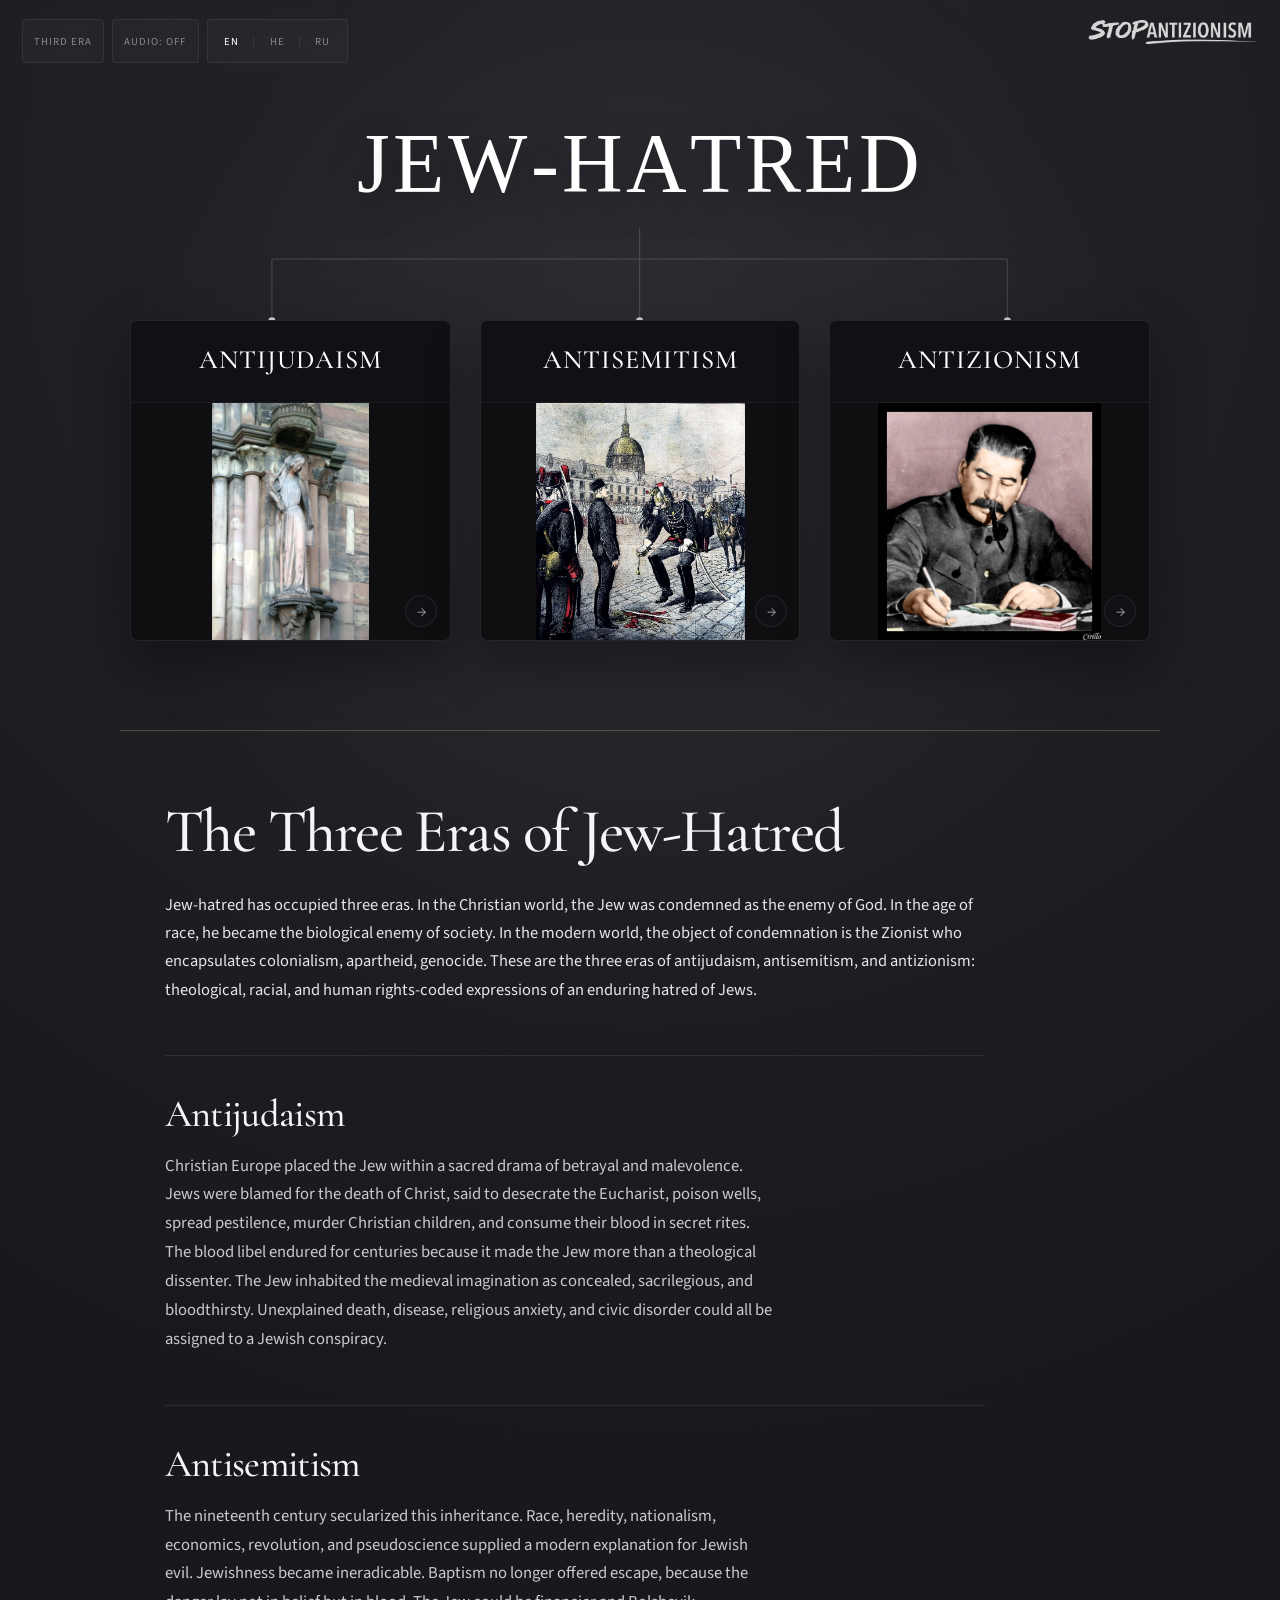
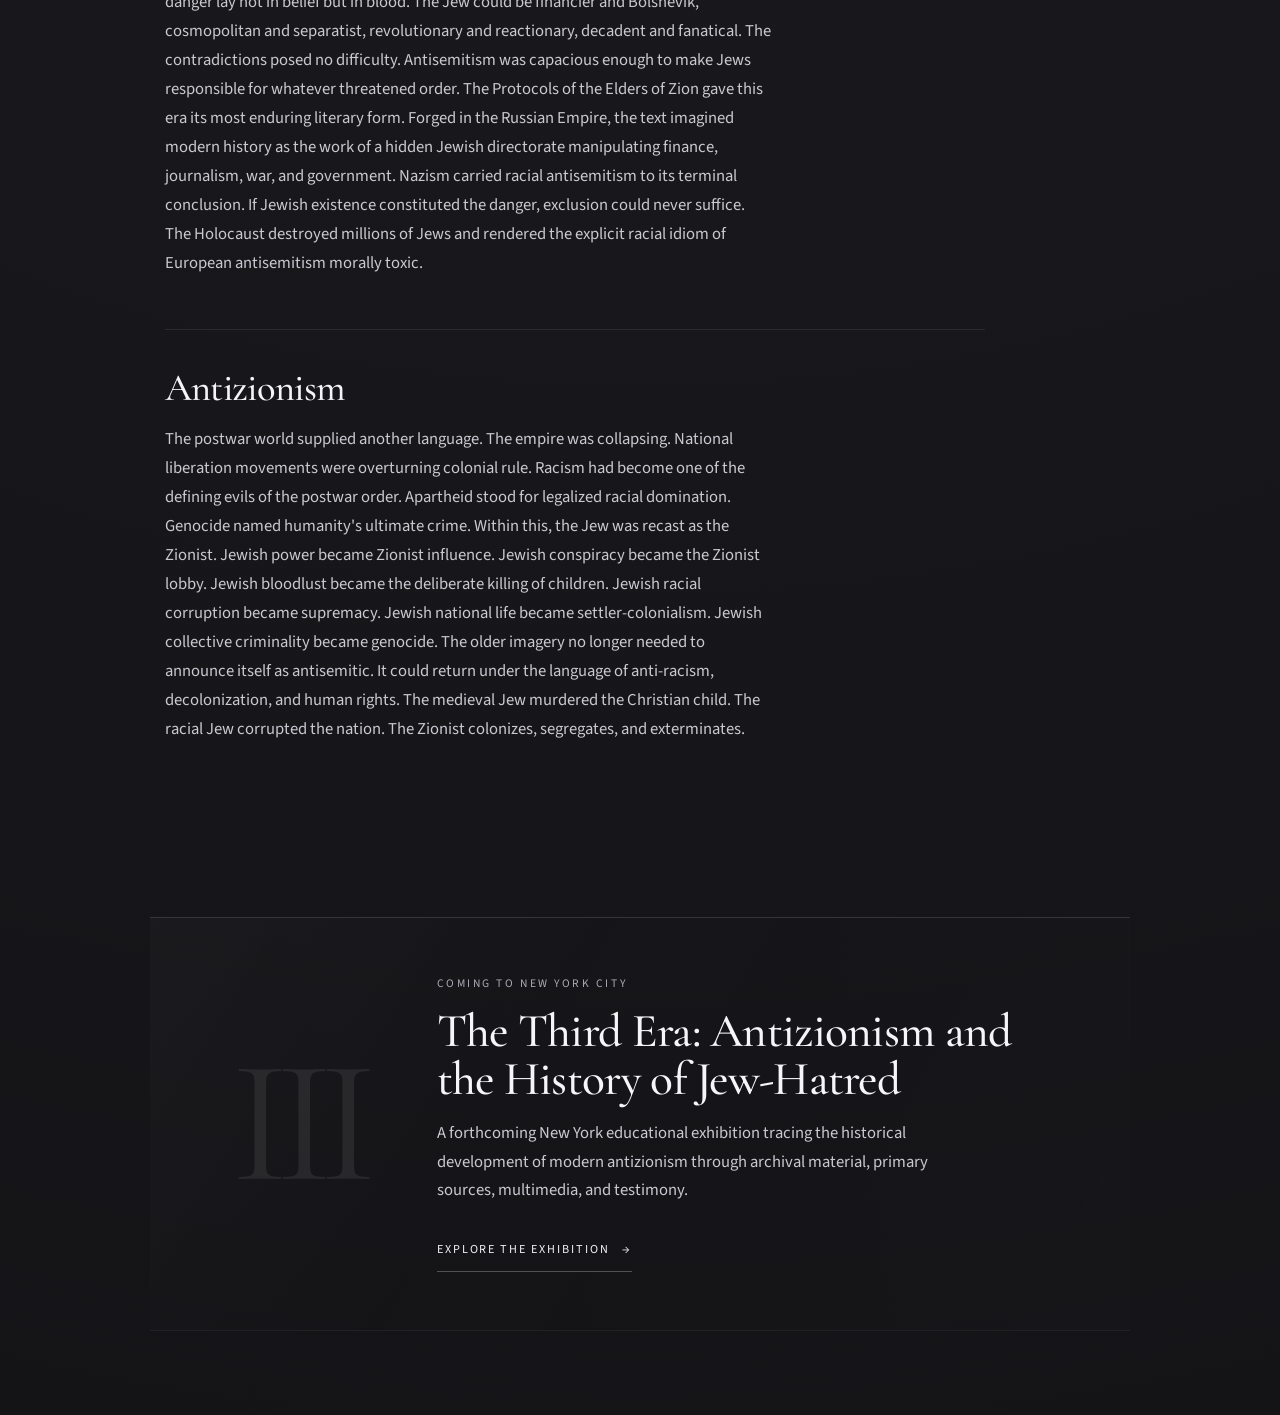
==== commit 6fc75402: "Add files via upload" ====
--- a/index.html
+++ b/index.html
@@ -25,7 +25,7 @@
 <meta name="twitter:image" content="https://stopaz.org/door-antizionism-stalin.jpg"/>
 <!-- STOPAZ SEO END -->
 <link href="https://fonts.googleapis.com" rel="preconnect"/><link crossorigin="" href="https://fonts.gstatic.com" rel="preconnect"/><link href="https://fonts.googleapis.com/css2?family=Cormorant+Garamond:wght@400;500;600&amp;family=Source+Sans+3:opsz,wght@8..60,300;8..60,400;8..60,500;8..60,600&amp;display=swap" rel="stylesheet"/><link href="site.css" rel="stylesheet"/>
-<link as="image" fetchpriority="high" href="home-antijudaism-720.webp" imagesizes="(max-width: 720px) 92vw, 30vw" imagesrcset="home-antijudaism-720.webp 720w, home-antijudaism-1280.webp 1280w" rel="preload" type="image/webp"/>
+<link as="image" fetchpriority="high" href="antijudaism-1-720.webp" imagesizes="(max-width: 720px) 92vw, 30vw" imagesrcset="antijudaism-1-720.webp 720w, home-antijudaism-1280.webp 1280w" rel="preload" type="image/webp"/>
 <style>
 /* Door artwork: show the complete selected work. No cropping on the three front doors. */
 .home-page .era-image-wrap{
@@ -81,7 +81,7 @@
 <div class="door-face door-front">
 <div class="era-inner">
 <div class="era-head"><h2 class="era-title" data-en="Antijudaism" data-he="אנטי-יהדות" data-ru="Антииудаизм">Antijudaism</h2></div>
-<div class="era-image-wrap"><picture class="responsive-art-picture"><source sizes="(max-width: 720px) 92vw, 30vw" srcset="home-antijudaism-720.webp 720w, home-antijudaism-1280.webp 1280w" type="image/webp"/><img alt="Antijudaism gallery image" class="era-image door-source-image quality-hires" data-native-height="3072" data-native-width="2048" decoding="async" fetchpriority="high" height="3072" loading="eager" sizes="(max-width: 720px) 92vw, 30vw" src="home-antijudaism.jpg" width="2048"/></picture></div>
+<div class="era-image-wrap"><picture class="responsive-art-picture"><source sizes="(max-width: 720px) 92vw, 30vw" srcset="antijudaism-1-720.webp 720w, home-antijudaism-1280.webp 1280w" type="image/webp"/><img alt="Antijudaism gallery image" class="era-image door-source-image quality-hires" data-native-height="3072" data-native-width="2048" decoding="async" fetchpriority="high" height="3072" loading="eager" sizes="(max-width: 720px) 92vw, 30vw" src="antijudaism-1.jpg" width="2048"/></picture></div>
 </div>
 <span aria-hidden="true" class="era-arrow">→</span>
 </div>
@@ -93,7 +93,7 @@
 <div class="door-face door-front">
 <div class="era-inner">
 <div class="era-head"><h2 class="era-title" data-en="Antisemitism" data-he="אנטישמיות" data-ru="Антисемитизм">Antisemitism</h2></div>
-<div class="era-image-wrap"><picture class="responsive-art-picture"><source sizes="(max-width: 720px) 92vw, 30vw" srcset="home-antisemitism-720.webp 720w, home-antisemitism-1280.webp 1280w" type="image/webp"/><img alt="Antisemitism gallery image" class="era-image door-source-image quality-standard" data-native-height="2048" data-native-width="1589" decoding="async" height="2048" loading="lazy" sizes="(max-width: 720px) 92vw, 30vw" src="home-antisemitism.jpg" width="1589"/></picture></div>
+<div class="era-image-wrap"><picture class="responsive-art-picture"><source sizes="(max-width: 720px) 92vw, 30vw" srcset="antisemitism-4-720.webp 720w, home-antisemitism-1280.webp 1280w" type="image/webp"/><img alt="Antisemitism gallery image" class="era-image door-source-image quality-standard" data-native-height="2048" data-native-width="1589" decoding="async" height="2048" loading="lazy" sizes="(max-width: 720px) 92vw, 30vw" src="antisemitism-4.jpg" width="1589"/></picture></div>
 </div>
 <span aria-hidden="true" class="era-arrow">→</span>
 </div>
--- a/final.css
+++ b/final.css
@@ -286,12 +286,12 @@
 .info-panel>.info-block:not(.wall-archive-hidden):not(.catalogue-empty).pop-in:active,
 .history-panel.archive-stagger-block.pop-in:hover,
 .history-panel.pop-in:hover{
-  transform:none!important;
-  z-index:auto!important;
-  background:linear-gradient(180deg,rgba(255,255,255,.072),rgba(255,255,255,.035))!important;
-  border-color:rgba(255,255,255,.19)!important;
-  box-shadow:0 18px 42px rgba(0,0,0,.22)!important;
-  filter:brightness(1.035)!important;
+  transform:translateY(-9px)!important;
+  z-index:4!important;
+  background:linear-gradient(180deg,rgba(255,255,255,.082),rgba(255,255,255,.04))!important;
+  border-color:rgba(255,255,255,.21)!important;
+  box-shadow:0 20px 42px rgba(0,0,0,.34)!important;
+  filter:brightness(1.055)!important;
 }
 .archive-provenance-block .archive-drawer{display:none!important}
 
@@ -402,12 +402,12 @@
   .info-panel>.info-block:not(.wall-archive-hidden):not(.catalogue-empty).archive-stagger-block.pop-in:hover,
   .info-panel>.info-block:not(.wall-archive-hidden):not(.catalogue-empty):hover{
     position:relative!important;
-    z-index:0!important;
-    transform:none!important;
-    background:linear-gradient(180deg,rgba(255,255,255,.078),rgba(255,255,255,.035))!important;
-    border-color:rgba(255,255,255,.2)!important;
-    box-shadow:none!important;
-    filter:brightness(1.025)!important;
+    z-index:4!important;
+    transform:translateY(-9px)!important;
+    background:linear-gradient(180deg,rgba(255,255,255,.082),rgba(255,255,255,.04))!important;
+    border-color:rgba(255,255,255,.21)!important;
+    box-shadow:0 20px 42px rgba(0,0,0,.34)!important;
+    filter:brightness(1.055)!important;
   }
 }
 @media(max-width:850px){
@@ -1178,3 +1178,711 @@
     overflow-wrap:anywhere;
   }
 }
+
+/* === POST-FINAL EDITORIAL READING SYSTEM · NON-TIMELINE ONLY · 2026-08-22 ===
+   Catalogue/timeline records, dates, image columns, libels and exhibit-card typography are intentionally untouched. */
+:root{
+  --editorial-copy:#c9c9d0;
+  --editorial-lead:#e6e6ea;
+  --editorial-heading:#f5f5f7;
+  --editorial-rule:rgba(188,165,109,.34);
+  --editorial-hairline:rgba(255,255,255,.085);
+}
+
+/* Genealogy / essay interludes: catalogue-style reading measure and hierarchy. */
+.genealogy-script{
+  padding-top:clamp(4.75rem,7vw,7rem)!important;
+  padding-bottom:clamp(4.75rem,7vw,7rem)!important;
+}
+.genealogy-script-inner{
+  max-width:1040px!important;
+}
+.genealogy-script-copy,
+html:not([dir="rtl"]) .genealogy-script-copy,
+html:not([dir="rtl"]) .genealogy-marker .genealogy-script-copy{
+  width:min(920px,100%)!important;
+  max-width:920px!important;
+  margin-inline:auto!important;
+  text-align:start!important;
+}
+.genealogy-script-copy h3{
+  position:relative;
+  max-width:900px;
+  margin:0 0 1.45rem!important;
+  font-family:var(--museum-serif,"Cormorant Garamond",serif)!important;
+  font-size:clamp(2.35rem,3.55vw,3.55rem)!important;
+  font-weight:500!important;
+  line-height:1.02!important;
+  letter-spacing:-.022em!important;
+  color:var(--editorial-heading)!important;
+  text-wrap:balance;
+}
+.genealogy-script-copy h3::before{
+  content:"";
+  display:block;
+  width:3.25rem;
+  height:1px;
+  margin:0 0 1.15rem;
+  background:var(--editorial-rule);
+}
+.genealogy-intro .genealogy-script-copy h3{
+  max-width:900px;
+  font-size:clamp(2.8rem,4.55vw,4.55rem)!important;
+  line-height:.98!important;
+  margin-bottom:1.75rem!important;
+}
+.genealogy-intro .genealogy-script-copy h3::before{
+  width:4.5rem;
+}
+.genealogy-script-copy p{
+  width:auto!important;
+  max-width:76ch!important;
+  margin:0 0 1.35rem!important;
+  font-family:var(--museum-sans,"Source Sans 3",sans-serif)!important;
+  font-size:clamp(1.04rem,1.13vw,1.14rem)!important;
+  line-height:1.74!important;
+  color:var(--editorial-copy)!important;
+  text-align:start!important;
+  text-wrap:pretty;
+  orphans:3;
+  widows:3;
+}
+.genealogy-script-copy h3 + p{
+  max-width:72ch!important;
+  font-size:clamp(1.16rem,1.38vw,1.28rem)!important;
+  line-height:1.68!important;
+  color:var(--editorial-lead)!important;
+  margin-bottom:1.55rem!important;
+}
+.genealogy-script-copy p:last-child{margin-bottom:0!important}
+.genealogy-intro{
+  padding-top:clamp(4.5rem,6.5vw,6.5rem)!important;
+  padding-bottom:clamp(3.5rem,5vw,5rem)!important;
+}
+.genealogy-intro + .genealogy-marker{
+  padding-top:clamp(4rem,5.5vw,5.5rem)!important;
+  padding-bottom:clamp(4.75rem,7vw,7rem)!important;
+}
+.genealogy-marker{
+  border-top:1px solid rgba(255,255,255,.035);
+}
+
+/* Homepage long-form context: remove the card feeling and typeset it as an essay. */
+.home-main .era-grid + .home-source-context{
+  width:min(1040px,calc(100% - 2rem))!important;
+  margin:clamp(4.5rem,7vw,7rem) auto clamp(4.5rem,7vw,7rem)!important;
+  padding:clamp(3.4rem,5.5vw,5.5rem) clamp(1.25rem,3.5vw,3rem)!important;
+  background:transparent!important;
+  border-top:1px solid var(--editorial-rule)!important;
+  border-bottom:0!important;
+  text-align:start!important;
+}
+.home-main .era-grid + .home-source-context h2{
+  max-width:900px!important;
+  margin:0 0 1.8rem!important;
+  font-size:clamp(2.8rem,4.8vw,4.75rem)!important;
+  line-height:.98!important;
+  letter-spacing:-.025em!important;
+  color:var(--editorial-heading)!important;
+  text-align:start!important;
+  text-wrap:balance;
+}
+.home-source-context .three-eras-intro,
+.home-source-context .era-source-section{
+  width:min(820px,100%)!important;
+  max-width:820px!important;
+  margin-inline:0 auto!important;
+  text-align:start!important;
+}
+.home-source-context .three-eras-intro p{
+  max-width:72ch!important;
+  margin:0!important;
+  font-size:clamp(1.16rem,1.4vw,1.3rem)!important;
+  line-height:1.7!important;
+  color:var(--editorial-lead)!important;
+}
+.home-source-context .era-source-section{
+  margin-top:clamp(3rem,4vw,4rem)!important;
+  padding-top:clamp(2.35rem,3vw,3rem)!important;
+  border-top:1px solid var(--editorial-hairline)!important;
+}
+.home-source-context .era-source-section h3{
+  margin:0 0 1.15rem!important;
+  font-size:clamp(2.15rem,3vw,3.05rem)!important;
+  line-height:1!important;
+  letter-spacing:-.018em!important;
+  color:var(--editorial-heading)!important;
+  text-align:start!important;
+}
+.home-main .era-grid + .home-source-context .era-source-section p{
+  max-width:76ch!important;
+  margin:0!important;
+  font-size:clamp(1.04rem,1.12vw,1.14rem)!important;
+  line-height:1.74!important;
+  color:var(--editorial-copy)!important;
+  text-align:start!important;
+  orphans:3;
+  widows:3;
+}
+
+/* Third Era and other non-timeline prospectus prose use the same reading rhythm. */
+.third-era-teaser p{
+  max-width:68ch!important;
+  font-size:clamp(1.04rem,1.2vw,1.12rem)!important;
+  line-height:1.72!important;
+  color:var(--editorial-copy)!important;
+}
+.third-era-hero-note{
+  max-width:68ch!important;
+  line-height:1.72!important;
+  color:#c4c4cc!important;
+}
+.prospectus-copy,
+.prospectus-copy-wide{
+  max-width:940px!important;
+}
+.prospectus-copy p,
+.prospectus-split p{
+  max-width:76ch;
+  font-size:clamp(1.04rem,1.22vw,1.14rem)!important;
+  line-height:1.76!important;
+  color:var(--editorial-copy)!important;
+  margin-bottom:1.45rem!important;
+  orphans:3;
+  widows:3;
+}
+.prospectus-copy .prospectus-lead{
+  max-width:68ch!important;
+  font-size:clamp(1.7rem,2.35vw,2.35rem)!important;
+  line-height:1.38!important;
+  color:var(--editorial-lead)!important;
+  margin-bottom:2rem!important;
+}
+.prospectus-copy h2,
+.prospectus-split h2,
+.streams-head h2,
+.partnership-section h2{
+  text-wrap:balance;
+}
+.prospectus-copy h2,
+.prospectus-split h2{
+  max-width:900px;
+  margin-bottom:1.7rem!important;
+  letter-spacing:-.03em!important;
+}
+.streams-head{
+  width:min(860px,100%)!important;
+}
+.streams-head p,
+.streams-outcome{
+  max-width:72ch!important;
+  line-height:1.74!important;
+  color:var(--editorial-copy)!important;
+}
+.inside-grid p,
+.stream-card p{
+  line-height:1.7!important;
+  color:#c6c6ce!important;
+}
+.partnership-inner{
+  width:min(980px,100%)!important;
+}
+.partnership-section>div>p,
+.partnership-contact-intro{
+  max-width:72ch!important;
+  line-height:1.76!important;
+  color:var(--editorial-copy)!important;
+}
+.partnership-section blockquote{
+  max-width:820px!important;
+  line-height:1.2!important;
+  text-wrap:balance;
+}
+.third-era-transition-content p{
+  max-width:68ch!important;
+  line-height:1.72!important;
+  color:var(--editorial-copy)!important;
+}
+
+/* Direction follows the active language while preserving the same measure. */
+html[dir="rtl"] .genealogy-script-copy,
+html[dir="rtl"] .genealogy-script-copy h3,
+html[dir="rtl"] .genealogy-script-copy p,
+html[dir="rtl"] .home-source-context,
+html[dir="rtl"] .home-source-context h2,
+html[dir="rtl"] .home-source-context h3,
+html[dir="rtl"] .home-source-context p{
+  text-align:start!important;
+}
+html[dir="rtl"] .home-source-context .three-eras-intro,
+html[dir="rtl"] .home-source-context .era-source-section{
+  margin-inline:auto 0!important;
+}
+
+@media(max-width:850px){
+  .genealogy-script{
+    padding-top:3.6rem!important;
+    padding-bottom:3.8rem!important;
+  }
+  .genealogy-intro{
+    padding-top:3.6rem!important;
+    padding-bottom:2.8rem!important;
+  }
+  .genealogy-intro + .genealogy-marker{
+    padding-top:3.4rem!important;
+    padding-bottom:3.8rem!important;
+  }
+  .genealogy-script-copy h3{
+    font-size:clamp(2.15rem,9.5vw,3rem)!important;
+    margin-bottom:1.25rem!important;
+  }
+  .genealogy-intro .genealogy-script-copy h3{
+    font-size:clamp(2.55rem,11vw,3.5rem)!important;
+  }
+  .genealogy-script-copy p,
+  .genealogy-script-copy h3 + p{
+    max-width:none!important;
+  }
+  .home-main .era-grid + .home-source-context{
+    width:calc(100% - 1rem)!important;
+    margin:3.5rem auto 4rem!important;
+    padding:2.65rem 1.2rem!important;
+  }
+  .home-source-context .three-eras-intro,
+  .home-source-context .era-source-section,
+  .home-source-context .three-eras-intro p,
+  .home-main .era-grid + .home-source-context .era-source-section p{
+    max-width:none!important;
+    width:100%!important;
+  }
+  .home-source-context .era-source-section{
+    margin-top:2.7rem!important;
+    padding-top:2rem!important;
+  }
+  .prospectus-copy p,
+  .prospectus-split p,
+  .prospectus-copy .prospectus-lead,
+  .streams-head p,
+  .streams-outcome,
+  .partnership-section>div>p,
+  .third-era-transition-content p{
+    max-width:none!important;
+  }
+}
+
+
+/* === ARTWORK LABEL / CATALOGUE ALIGNMENT / HOVER PASS · 2026-08-22 ===
+   Requested museum-wall behavior: artwork title + date under frame, two catalogue
+   labels aligned from the artwork top, no Archival Source cards, and a physical
+   lift on hover. Timeline prose/content is otherwise unchanged. */
+.exhibition-section .info-category,
+.exhibition-section .info-title,
+.exhibition-section .info-meta{
+  display:none!important;
+}
+.exhibition-container>.exhibit-art-column{
+  gap:0!important;
+}
+.art-caption-inline{
+  width:100%;
+  margin:.42rem 0 0!important;
+  padding:0 .12rem!important;
+  display:flex;
+  align-items:baseline;
+  justify-content:flex-start;
+  gap:.42rem;
+  min-width:0;
+  white-space:nowrap;
+  overflow:hidden;
+  color:#d6d6dc;
+  font-family:var(--museum-sans,"Source Sans 3",sans-serif);
+  font-size:clamp(.72rem,1.05vw,.86rem);
+  line-height:1.25;
+  letter-spacing:.035em;
+}
+.art-caption-title{
+  display:inline!important;
+  flex:0 1 auto;
+  min-width:0;
+  margin:0!important;
+  padding:0!important;
+  overflow:hidden;
+  text-overflow:ellipsis;
+  white-space:nowrap;
+  font:500 1em/1.25 var(--museum-serif,"Cormorant Garamond",serif)!important;
+  letter-spacing:.01em!important;
+  color:#eeeeF2!important;
+}
+.art-caption-separator{flex:0 0 auto;color:rgba(255,255,255,.34)}
+.art-caption-date{flex:0 0 auto;color:#aaaab4;font-size:.88em;letter-spacing:.11em}
+.exhibit-art-column>.exhibit-libel-below{margin-top:clamp(.95rem,1.45vw,1.2rem)!important}
+
+/* With catalogue identity moved beneath the artwork, the first wall label begins
+   exactly at the top edge of the framed work on desktop. */
+.timeline-art-left .info-panel,
+.timeline-art-right .info-panel{
+  align-self:start!important;
+  margin-top:0!important;
+  padding-top:0!important;
+}
+.info-panel{gap:.88rem!important}
+.info-panel>.info-block:not(.wall-archive-hidden):not(.catalogue-empty){
+  min-height:0!important;
+  padding:1.08rem 1.22rem 1.16rem!important;
+  margin:0!important;
+  transform:translateY(0)!important;
+  transition:transform .48s var(--final-ease),background .42s ease,border-color .42s ease,box-shadow .48s var(--final-ease),filter .42s ease!important;
+}
+.info-panel>.info-block:not(.wall-archive-hidden):not(.catalogue-empty) h4{
+  margin:0 0 .58rem!important;
+  font-size:.74rem!important;
+}
+.info-panel>.info-block:not(.wall-archive-hidden):not(.catalogue-empty) .wave-p,
+.info-panel>.info-block:not(.wall-archive-hidden):not(.catalogue-empty) p{
+  font-size:1rem!important;
+  line-height:1.58!important;
+}
+
+/* All card-like boxes regain a restrained museum lift on pointer hover. */
+@media(hover:hover) and (pointer:fine){
+  .info-panel>.info-block:not(.wall-archive-hidden):not(.catalogue-empty):hover,
+  .history-panel:hover,
+  .source-libel-card:hover,
+  .third-era-page .stream-card:hover,
+  .third-era-page .inside-grid article:hover{
+    position:relative!important;
+    z-index:4!important;
+    transform:translateY(-9px)!important;
+    border-color:rgba(255,255,255,.21)!important;
+    background-color:rgba(255,255,255,.055)!important;
+    box-shadow:0 20px 42px rgba(0,0,0,.34)!important;
+    filter:brightness(1.055)!important;
+  }
+  .history-panel,
+  .source-libel-card,
+  .third-era-page .stream-card,
+  .third-era-page .inside-grid article{
+    transition:transform .48s var(--final-ease),border-color .42s ease,box-shadow .48s var(--final-ease),background .42s ease,filter .42s ease!important;
+  }
+}
+
+/* Third Era sections now leave in the physical direction of scrolling and replay
+   when approached again from either direction. */
+.prospectus-reveal.exit-up{opacity:0;transform:translateY(-34px);filter:blur(4px)}
+.prospectus-reveal.exit-down{opacity:0;transform:translateY(34px);filter:blur(4px)}
+.prospectus-reveal.is-visible{opacity:1;transform:translateY(0);filter:none}
+
+@media(max-width:850px){
+  .art-caption-inline{
+    margin-top:.36rem!important;
+    padding:0 .08rem!important;
+    gap:.34rem;
+    font-size:clamp(.62rem,2.55vw,.78rem);
+  }
+  .timeline-art-left .info-panel,
+  .timeline-art-right .info-panel{margin-top:0!important}
+  .info-panel>.info-block:not(.wall-archive-hidden):not(.catalogue-empty){padding:1rem 1.08rem 1.08rem!important}
+}
+@media(prefers-reduced-motion:reduce){
+  .prospectus-reveal.exit-up,.prospectus-reveal.exit-down{opacity:1!important;transform:none!important;filter:none!important}
+}
+
+/* Hover specificity safeguard: gallery reveal classes previously overrode the lift. */
+@media(hover:hover) and (pointer:fine){
+  body .exhibition-section .info-panel>.info-block.archive-stagger-block.pop-in:hover,
+  body .exhibition-section .info-panel>.info-block.archive-stagger-block.pop-in:active,
+  body .exhibition-section .history-panel.archive-stagger-block.pop-in:hover,
+  body .exhibition-section .history-panel.archive-stagger-block.pop-in:active{
+    z-index:4!important;
+    transform:translateY(-9px)!important;
+    border-color:rgba(255,255,255,.21)!important;
+    background:linear-gradient(180deg,rgba(255,255,255,.082),rgba(255,255,255,.04))!important;
+    box-shadow:0 20px 42px rgba(0,0,0,.34)!important;
+    filter:brightness(1.055)!important;
+  }
+}
+
+
+/* Mobile artwork-column safeguard: alternating desktop columns must collapse to one. */
+@media(max-width:850px){
+  .timeline-art-left .exhibition-container>.exhibit-art-column,
+  .timeline-art-right .exhibition-container>.exhibit-art-column{
+    grid-column:1!important;
+    grid-row:1!important;
+    width:100%!important;
+    max-width:100%!important;
+  }
+  .timeline-art-left .info-panel,
+  .timeline-art-right .info-panel{
+    grid-column:1!important;
+    grid-row:2!important;
+    width:100%!important;
+    min-width:0!important;
+  }
+  .art-caption-inline{font-size:clamp(.68rem,2.7vw,.8rem)}
+}
+
+@media(hover:hover) and (pointer:fine){
+  .exhibit-libel-below .timeline-libel-context{
+    transition:transform .48s var(--final-ease),border-color .42s ease,box-shadow .48s var(--final-ease),background .42s ease,filter .42s ease!important;
+  }
+  .exhibit-libel-below .timeline-libel-context:hover{
+    position:relative!important;
+    z-index:4!important;
+    transform:translateY(-9px)!important;
+    border-color:rgba(215,199,163,.32)!important;
+    box-shadow:0 20px 42px rgba(0,0,0,.3)!important;
+    filter:brightness(1.045)!important;
+  }
+}
+
+.art-caption-inline.caption-long .art-caption-title{letter-spacing:0!important}
+@media(max-width:850px){.art-caption-inline.caption-long{font-size:.64rem!important;gap:.25rem!important}}
+
+/* === USER MOTION UPDATE · 2026-08-22 ===
+   Non-timeline prose on all three era pages replays as it enters/leaves the
+   viewport in either scroll direction. Timeline/exhibit records keep their
+   existing word-wave system. */
+.page-prose-reveal{
+  opacity:0;
+  transform:translateY(34px);
+  filter:blur(4px);
+  transition:opacity 1.05s ease,transform 1.05s var(--final-ease),filter 1.05s ease;
+  will-change:opacity,transform,filter;
+}
+.page-prose-reveal.is-visible{opacity:1;transform:translateY(0);filter:none}
+.page-prose-reveal.exit-up{opacity:0;transform:translateY(-34px);filter:blur(4px)}
+.page-prose-reveal.exit-down{opacity:0;transform:translateY(34px);filter:blur(4px)}
+
+
+@media(prefers-reduced-motion:reduce){
+  .page-prose-reveal,.page-prose-reveal.is-visible,.page-prose-reveal.exit-up,.page-prose-reveal.exit-down{
+    opacity:1!important;transform:none!important;filter:none!important;transition:none!important
+  }
+}
+
+
+/* === CAPTION + FULL EXHIBIT REPLAY REFINEMENT · 2026-08-22 ===
+   Caption remains one line beneath the artwork, but reads more like a centered
+   museum label. Gallery artwork, captions and catalogue boxes all leave/re-enter
+   with the section so every exhibit—not only the first—has visible motion. */
+.art-caption-inline{
+  margin-top:.62rem!important;
+  justify-content:center!important;
+  text-align:center!important;
+  font-size:clamp(.8rem,1.12vw,.94rem)!important;
+  line-height:1.28!important;
+  transition:opacity .78s ease,transform .92s var(--final-ease),filter .78s ease!important;
+}
+.art-caption-date{font-size:.9em!important}
+
+.exhibition-section.archive-exit-up .art-caption-inline{
+  opacity:0!important;
+  transform:translateY(-18px)!important;
+  filter:blur(2px)!important;
+}
+.exhibition-section.archive-exit-down .art-caption-inline{
+  opacity:0!important;
+  transform:translateY(18px)!important;
+  filter:blur(2px)!important;
+}
+.exhibition-section.archive-exit-up .exhibit-art-column>.art-box:not(.pop-in),
+.exhibition-section.archive-exit-up>.exhibition-container>.art-box:not(.pop-in){
+  opacity:0!important;
+  transform:translateY(-28px) scale(.988)!important;
+}
+.exhibition-section.archive-exit-down .exhibit-art-column>.art-box:not(.pop-in),
+.exhibition-section.archive-exit-down>.exhibition-container>.art-box:not(.pop-in){
+  opacity:0!important;
+  transform:translateY(28px) scale(.988)!important;
+}
+.exhibition-section.archive-exit-up .info-panel>.info-block.archive-stagger-block:not(.pop-in),
+.exhibition-section.archive-exit-up .history-panel.archive-stagger-block:not(.pop-in){
+  opacity:0!important;
+  transform:translate(var(--archive-entry-x,0px),-42px) scale(.97)!important;
+  filter:blur(4px)!important;
+}
+.exhibition-section.archive-exit-down .info-panel>.info-block.archive-stagger-block:not(.pop-in),
+.exhibition-section.archive-exit-down .history-panel.archive-stagger-block:not(.pop-in){
+  opacity:0!important;
+  transform:translate(var(--archive-entry-x,0px),42px) scale(.97)!important;
+  filter:blur(4px)!important;
+}
+@media(max-width:850px){
+  .art-caption-inline{
+    margin-top:.52rem!important;
+    font-size:clamp(.74rem,2.9vw,.84rem)!important;
+    padding:0 .2rem!important;
+  }
+  .art-caption-inline.caption-long{font-size:.69rem!important}
+}
+@media(prefers-reduced-motion:reduce){
+  .exhibition-section.archive-exit-up .art-caption-inline,
+  .exhibition-section.archive-exit-down .art-caption-inline,
+  .exhibition-section.archive-exit-up .exhibit-art-column>.art-box:not(.pop-in),
+  .exhibition-section.archive-exit-down .exhibit-art-column>.art-box:not(.pop-in),
+  .exhibition-section.archive-exit-up .info-panel>.info-block.archive-stagger-block:not(.pop-in),
+  .exhibition-section.archive-exit-down .info-panel>.info-block.archive-stagger-block:not(.pop-in),
+  .exhibition-section.archive-exit-up .history-panel.archive-stagger-block:not(.pop-in),
+  .exhibition-section.archive-exit-down .history-panel.archive-stagger-block:not(.pop-in){
+    opacity:1!important;transform:none!important;filter:none!important
+  }
+}
+
+/* === FINAL EXCELLENCE MICRO-PASS · 2026-08-22 ===
+   One restrained panel-hover language, tighter curatorial motion, stable viewport
+   hysteresis, and final artwork-label spacing. No content or exhibition geometry. */
+:root{
+  --museum-panel-lift:-8px;
+  --museum-panel-border:rgba(255,255,255,.19);
+  --museum-panel-shadow:0 18px 38px rgba(0,0,0,.30);
+  --museum-panel-speed:.44s;
+}
+
+/* Secondary panels all use the same physical response. No scaling or z-axis jump. */
+.info-panel>.info-block:not(.wall-archive-hidden):not(.catalogue-empty),
+.history-panel,
+.source-libel-card,
+.third-era-page .stream-card,
+.third-era-page .inside-grid article,
+.exhibit-libel-below .timeline-libel-context{
+  border-radius:5px!important;
+  transition:
+    transform var(--museum-panel-speed) var(--final-ease),
+    border-color .38s ease,
+    box-shadow var(--museum-panel-speed) var(--final-ease),
+    background .38s ease,
+    filter .38s ease!important;
+}
+@media(hover:hover) and (pointer:fine){
+  body .info-panel>.info-block:not(.wall-archive-hidden):not(.catalogue-empty).pop-in:hover,
+  body .history-panel.pop-in:hover,
+  body .source-libel-card:hover,
+  body .third-era-page .stream-card:hover,
+  body .third-era-page .inside-grid article:hover,
+  body .exhibit-libel-below .timeline-libel-context:hover{
+    position:relative!important;
+    z-index:3!important;
+    transform:translateY(var(--museum-panel-lift))!important;
+    border-color:var(--museum-panel-border)!important;
+    box-shadow:var(--museum-panel-shadow)!important;
+    filter:brightness(1.045)!important;
+  }
+}
+
+/* Final museum-label cadence beneath every artwork frame. */
+.art-caption-inline{
+  margin-top:.72rem!important;
+  gap:.46rem!important;
+  font-size:clamp(.84rem,1.08vw,.96rem)!important;
+  line-height:1.3!important;
+}
+.art-caption-title{color:#f0f0f3!important}
+.art-caption-date{font-size:.89em!important;letter-spacing:.095em!important;color:#a9a9b2!important}
+.exhibit-art-column>.exhibit-libel-below{margin-top:clamp(1.05rem,1.5vw,1.25rem)!important}
+
+/* Timeline remains the cinematic layer, but exits are cleaner and less synthetic. */
+.exhibition-section.archive-exit-up .art-caption-inline{
+  transform:translateY(-15px)!important;filter:blur(1.5px)!important
+}
+.exhibition-section.archive-exit-down .art-caption-inline{
+  transform:translateY(15px)!important;filter:blur(1.5px)!important
+}
+.exhibition-section.archive-exit-up .exhibit-art-column>.art-box:not(.pop-in),
+.exhibition-section.archive-exit-up>.exhibition-container>.art-box:not(.pop-in){
+  transform:translateY(-24px) scale(.991)!important
+}
+.exhibition-section.archive-exit-down .exhibit-art-column>.art-box:not(.pop-in),
+.exhibition-section.archive-exit-down>.exhibition-container>.art-box:not(.pop-in){
+  transform:translateY(24px) scale(.991)!important
+}
+.exhibition-section.archive-exit-up .info-panel>.info-block.archive-stagger-block:not(.pop-in),
+.exhibition-section.archive-exit-up .history-panel.archive-stagger-block:not(.pop-in){
+  transform:translate(var(--archive-entry-x,0px),-32px) scale(.982)!important;
+  filter:blur(2px)!important
+}
+.exhibition-section.archive-exit-down .info-panel>.info-block.archive-stagger-block:not(.pop-in),
+.exhibition-section.archive-exit-down .history-panel.archive-stagger-block:not(.pop-in){
+  transform:translate(var(--archive-entry-x,0px),32px) scale(.982)!important;
+  filter:blur(2px)!important
+}
+
+/* Third Era / essay motion is intentionally quieter than the historical timeline. */
+.prospectus-reveal,
+.page-prose-reveal{
+  transform:translateY(24px)!important;
+  filter:blur(2px)!important;
+  transition:opacity .82s ease,transform .88s var(--final-ease),filter .72s ease!important;
+}
+.prospectus-reveal.exit-up,.page-prose-reveal.exit-up{transform:translateY(-24px)!important;filter:blur(2px)!important}
+.prospectus-reveal.exit-down,.page-prose-reveal.exit-down{transform:translateY(24px)!important;filter:blur(2px)!important}
+.prospectus-reveal.is-visible,.page-prose-reveal.is-visible{transform:translateY(0)!important;filter:none!important}
+
+/* Section seams: consistent breathing room where exhibition records hand off to essays. */
+.exhibition-section + .genealogy-script,
+.exhibition-section + .chronology-interlude,
+.genealogy-script + .exhibition-section,
+.chronology-interlude + .exhibition-section{
+  scroll-margin-top:clamp(3rem,6vw,5rem);
+}
+
+@media(max-width:850px){
+  .art-caption-inline{
+    margin-top:.6rem!important;
+    gap:.34rem!important;
+    font-size:clamp(.78rem,3vw,.86rem)!important;
+  }
+  .art-caption-inline.caption-long{font-size:.7rem!important}
+  .prospectus-reveal,.page-prose-reveal{transform:translateY(18px)!important;filter:blur(1.5px)!important}
+  .prospectus-reveal.exit-up,.page-prose-reveal.exit-up{transform:translateY(-18px)!important}
+  .prospectus-reveal.exit-down,.page-prose-reveal.exit-down{transform:translateY(18px)!important}
+}
+
+@media(prefers-reduced-motion:reduce){
+  .prospectus-reveal,.page-prose-reveal,
+  .prospectus-reveal.exit-up,.prospectus-reveal.exit-down,
+  .page-prose-reveal.exit-up,.page-prose-reveal.exit-down{
+    opacity:1!important;transform:none!important;filter:none!important;transition:none!important
+  }
+}
+
+/* Portrait labels align to the physical frame, not the wider grid column. */
+.art-portrait .art-caption-inline{
+  width:min(88%,520px)!important;
+  align-self:center!important;
+}
+
+/* Final reduced-motion safeguard comes after the excellence motion overrides. */
+@media(prefers-reduced-motion:reduce){
+  .exhibition-section.archive-exit-up .art-caption-inline,
+  .exhibition-section.archive-exit-down .art-caption-inline,
+  .exhibition-section.archive-exit-up .exhibit-art-column>.art-box:not(.pop-in),
+  .exhibition-section.archive-exit-down .exhibit-art-column>.art-box:not(.pop-in),
+  .exhibition-section.archive-exit-up>.exhibition-container>.art-box:not(.pop-in),
+  .exhibition-section.archive-exit-down>.exhibition-container>.art-box:not(.pop-in),
+  .exhibition-section.archive-exit-up .info-panel>.info-block.archive-stagger-block:not(.pop-in),
+  .exhibition-section.archive-exit-down .info-panel>.info-block.archive-stagger-block:not(.pop-in),
+  .exhibition-section.archive-exit-up .history-panel.archive-stagger-block:not(.pop-in),
+  .exhibition-section.archive-exit-down .history-panel.archive-stagger-block:not(.pop-in){
+    opacity:1!important;transform:none!important;filter:none!important;transition:none!important
+  }
+}
+/* Portrait captions follow the frame's actual left edge while centering the label text. */
+.art-portrait .art-caption-inline{align-self:flex-start!important}
+@media(max-width:850px){
+  .art-portrait .art-caption-inline{width:min(88vw,430px)!important}
+}
+/* Specificity lock: every secondary panel resolves to the same 8px lift. */
+@media(hover:hover) and (pointer:fine){
+  body .exhibition-section .info-panel>.info-block.archive-stagger-block.pop-in:hover,
+  body .exhibition-section .history-panel.archive-stagger-block.pop-in:hover,
+  body .exhibition-section .info-panel>.info-block:not(.wall-archive-hidden):not(.catalogue-empty).pop-in:hover,
+  body.third-era-page .stream-card:hover,
+  body.third-era-page .inside-grid article:hover{
+    transform:translateY(var(--museum-panel-lift))!important;
+    z-index:3!important;
+    border-color:var(--museum-panel-border)!important;
+    box-shadow:var(--museum-panel-shadow)!important;
+    filter:brightness(1.045)!important;
+  }
+}
